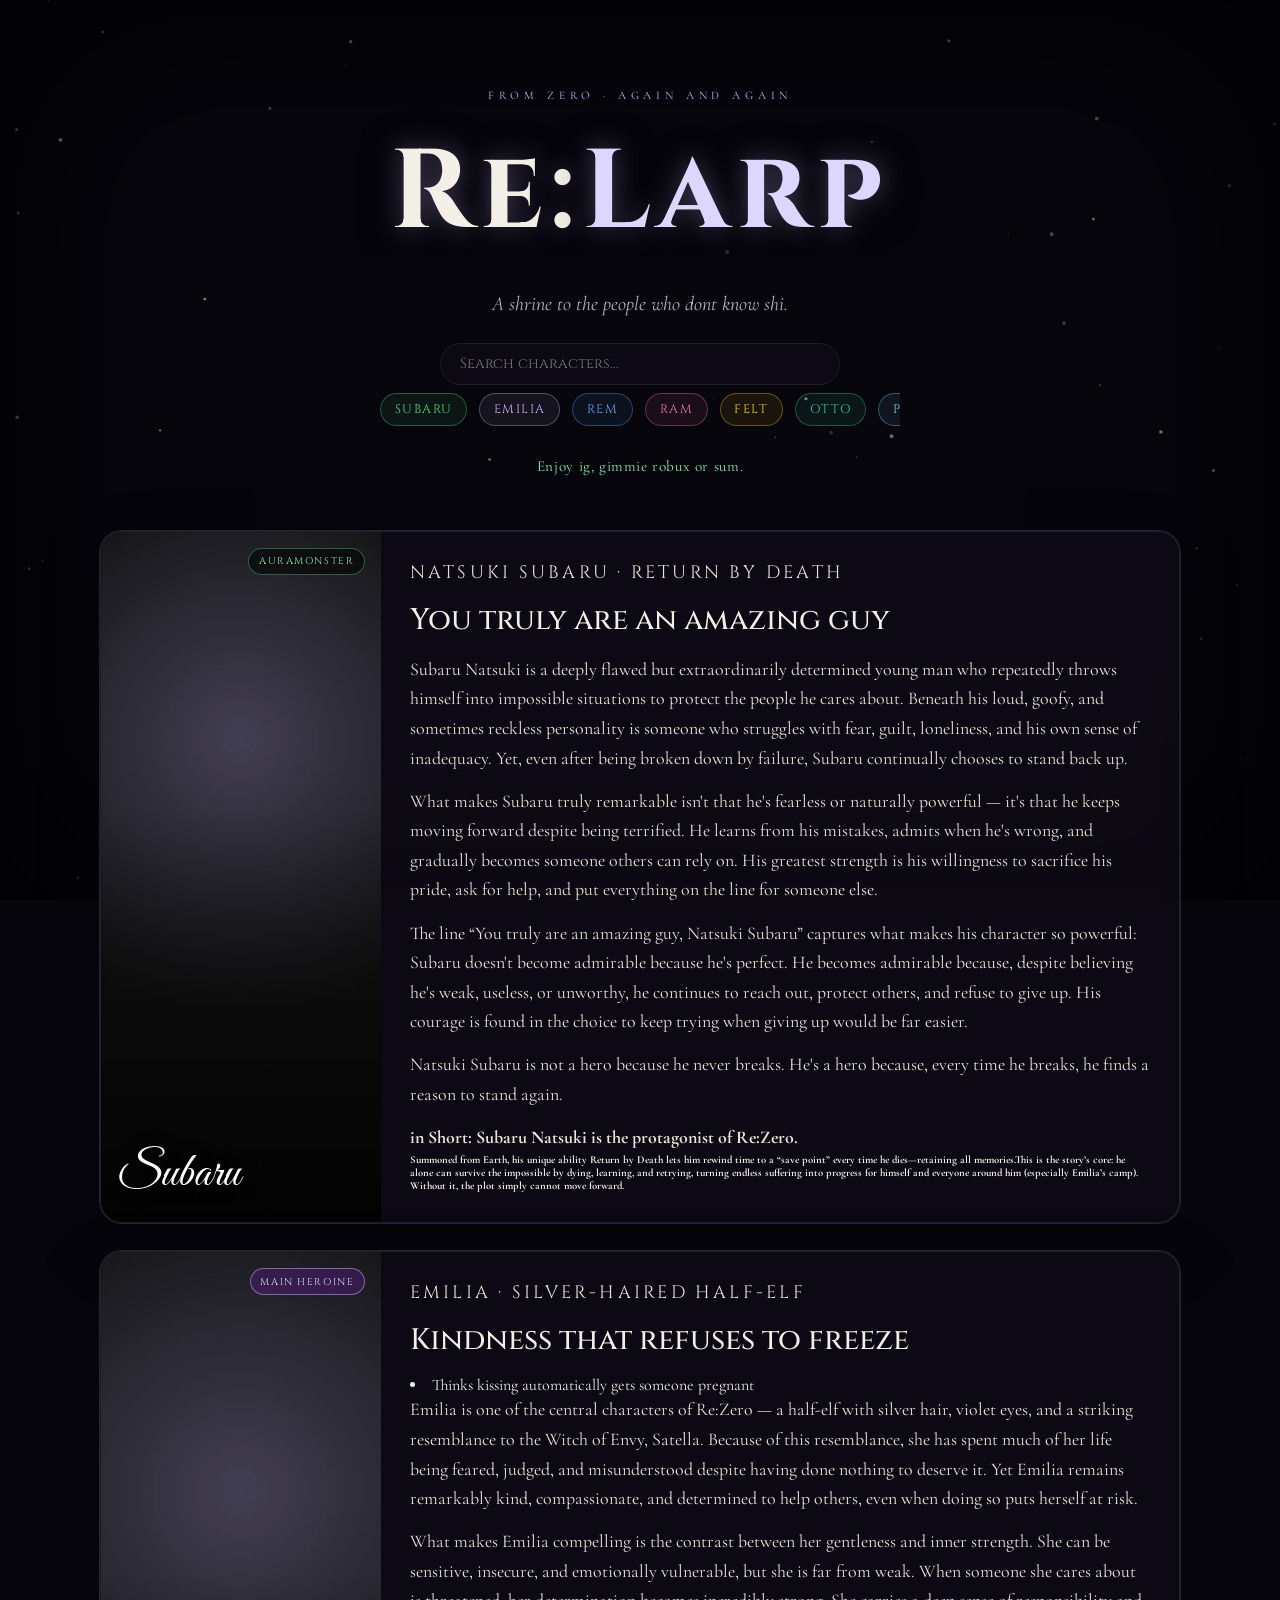
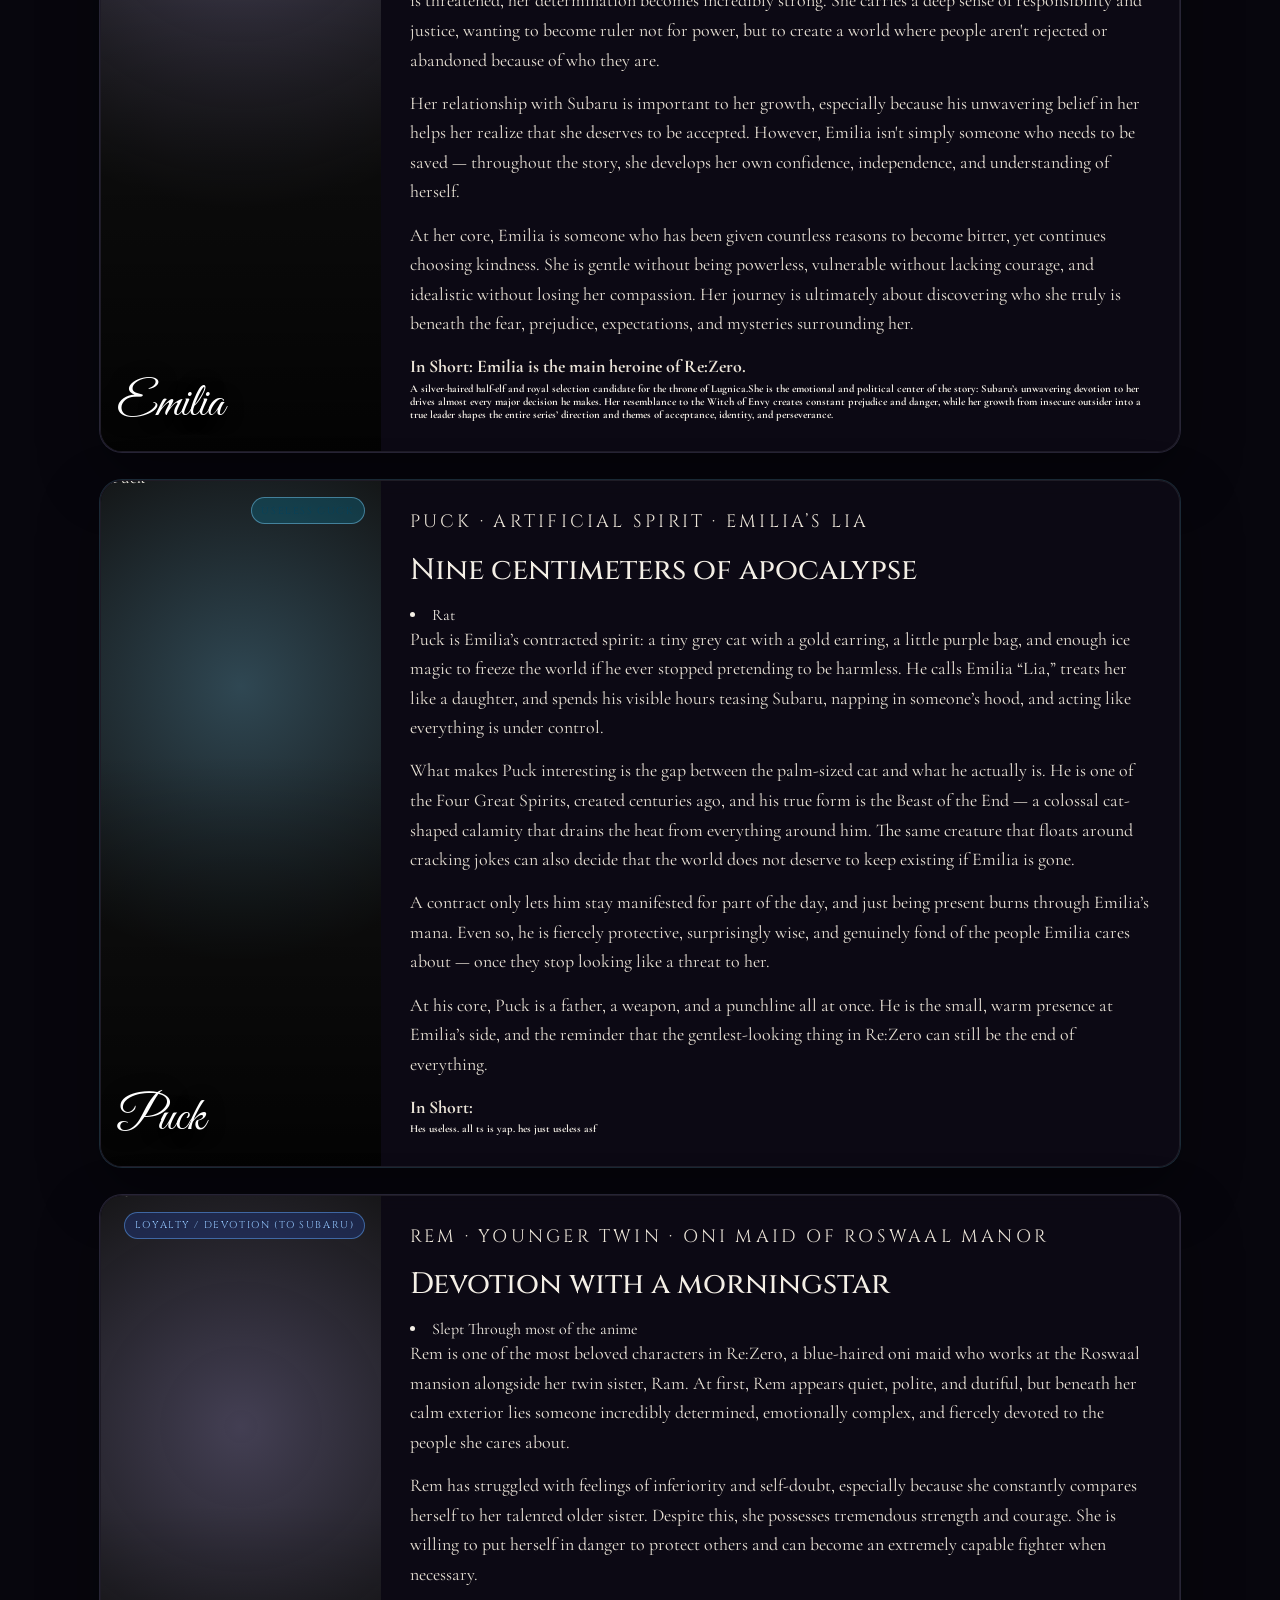
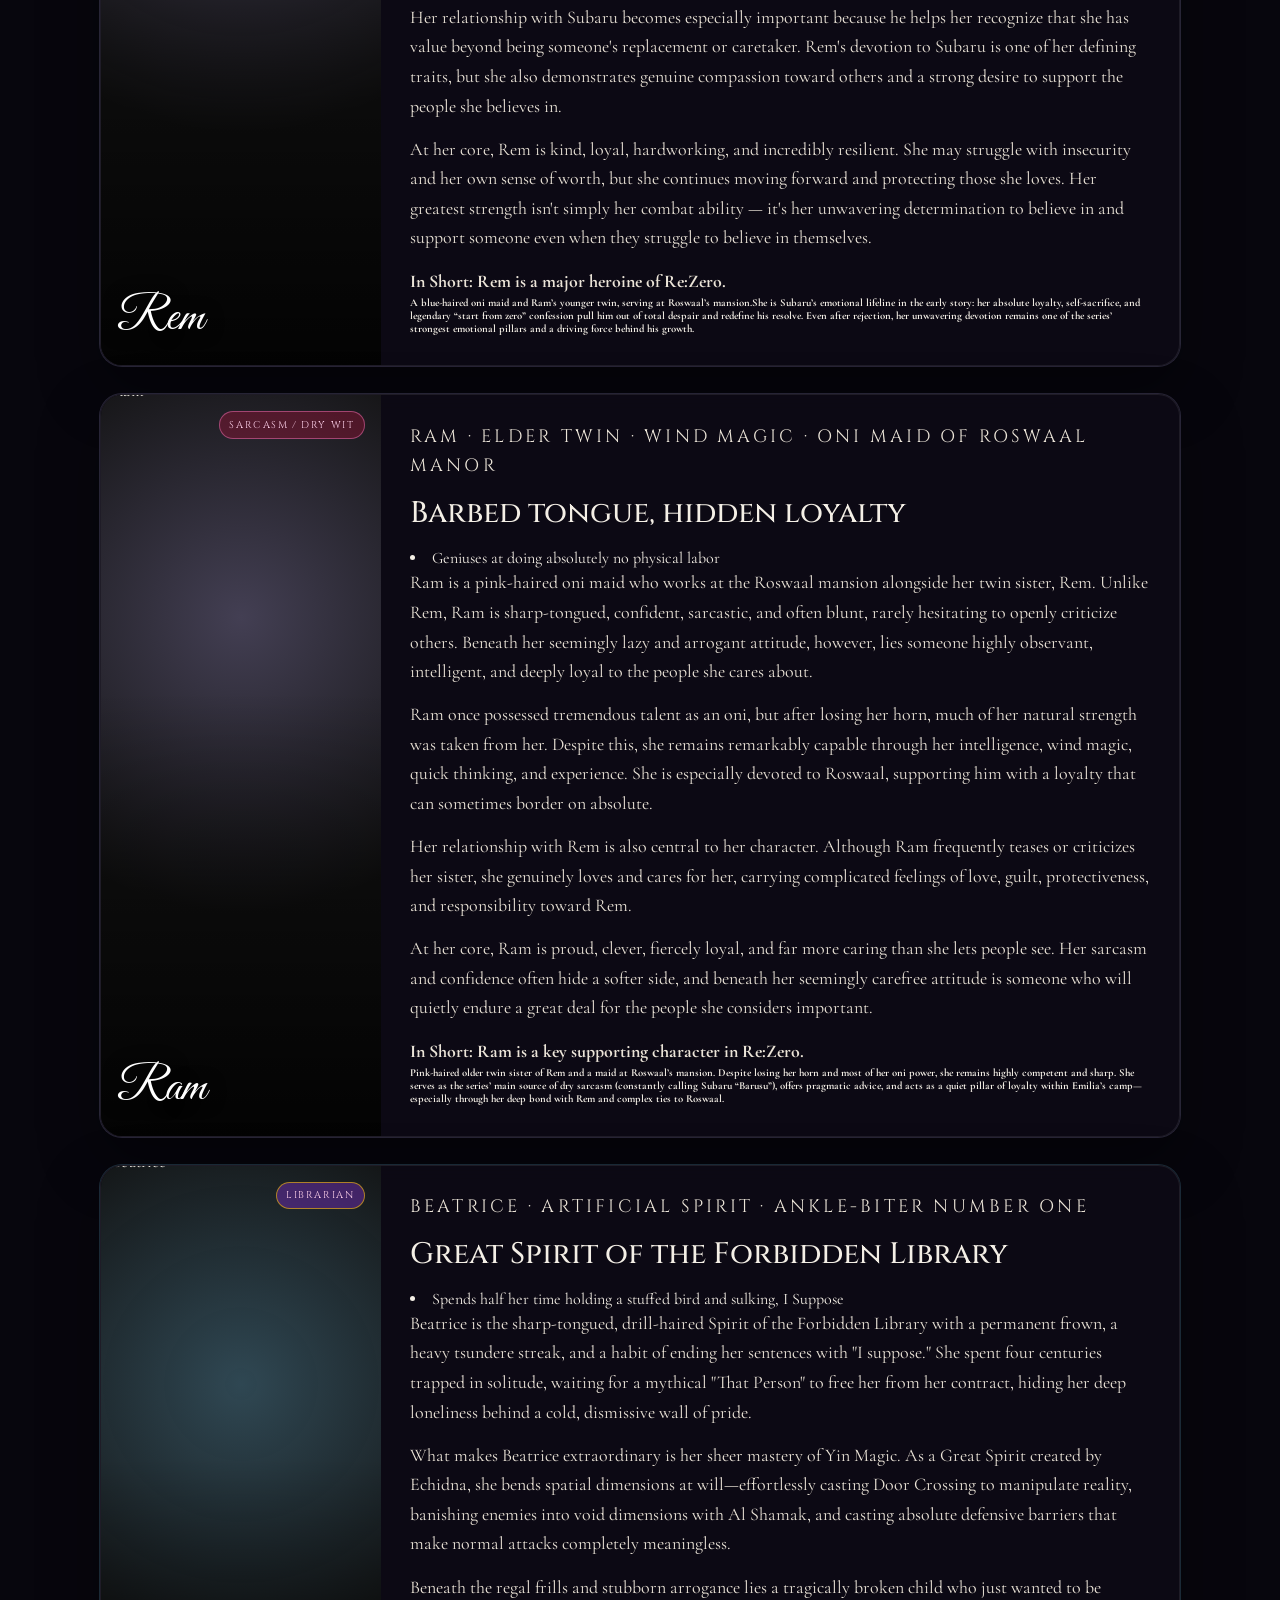
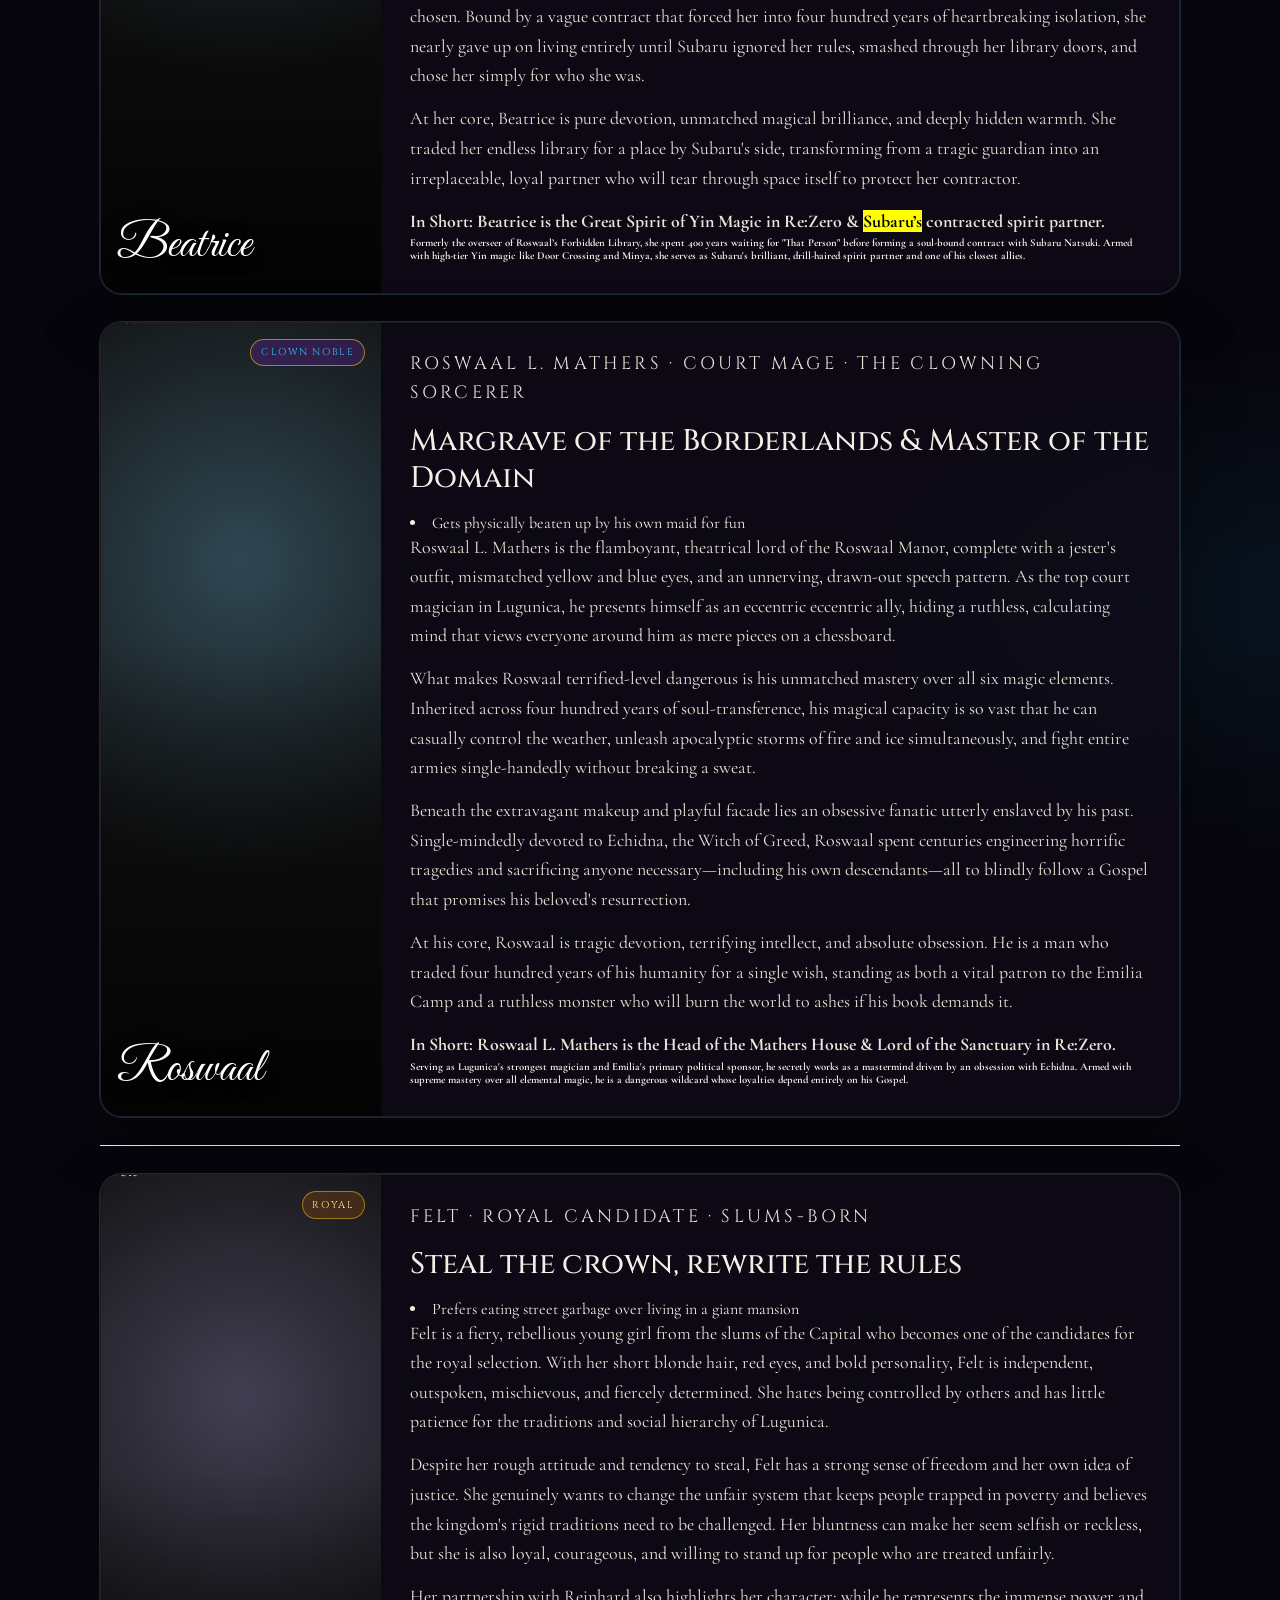
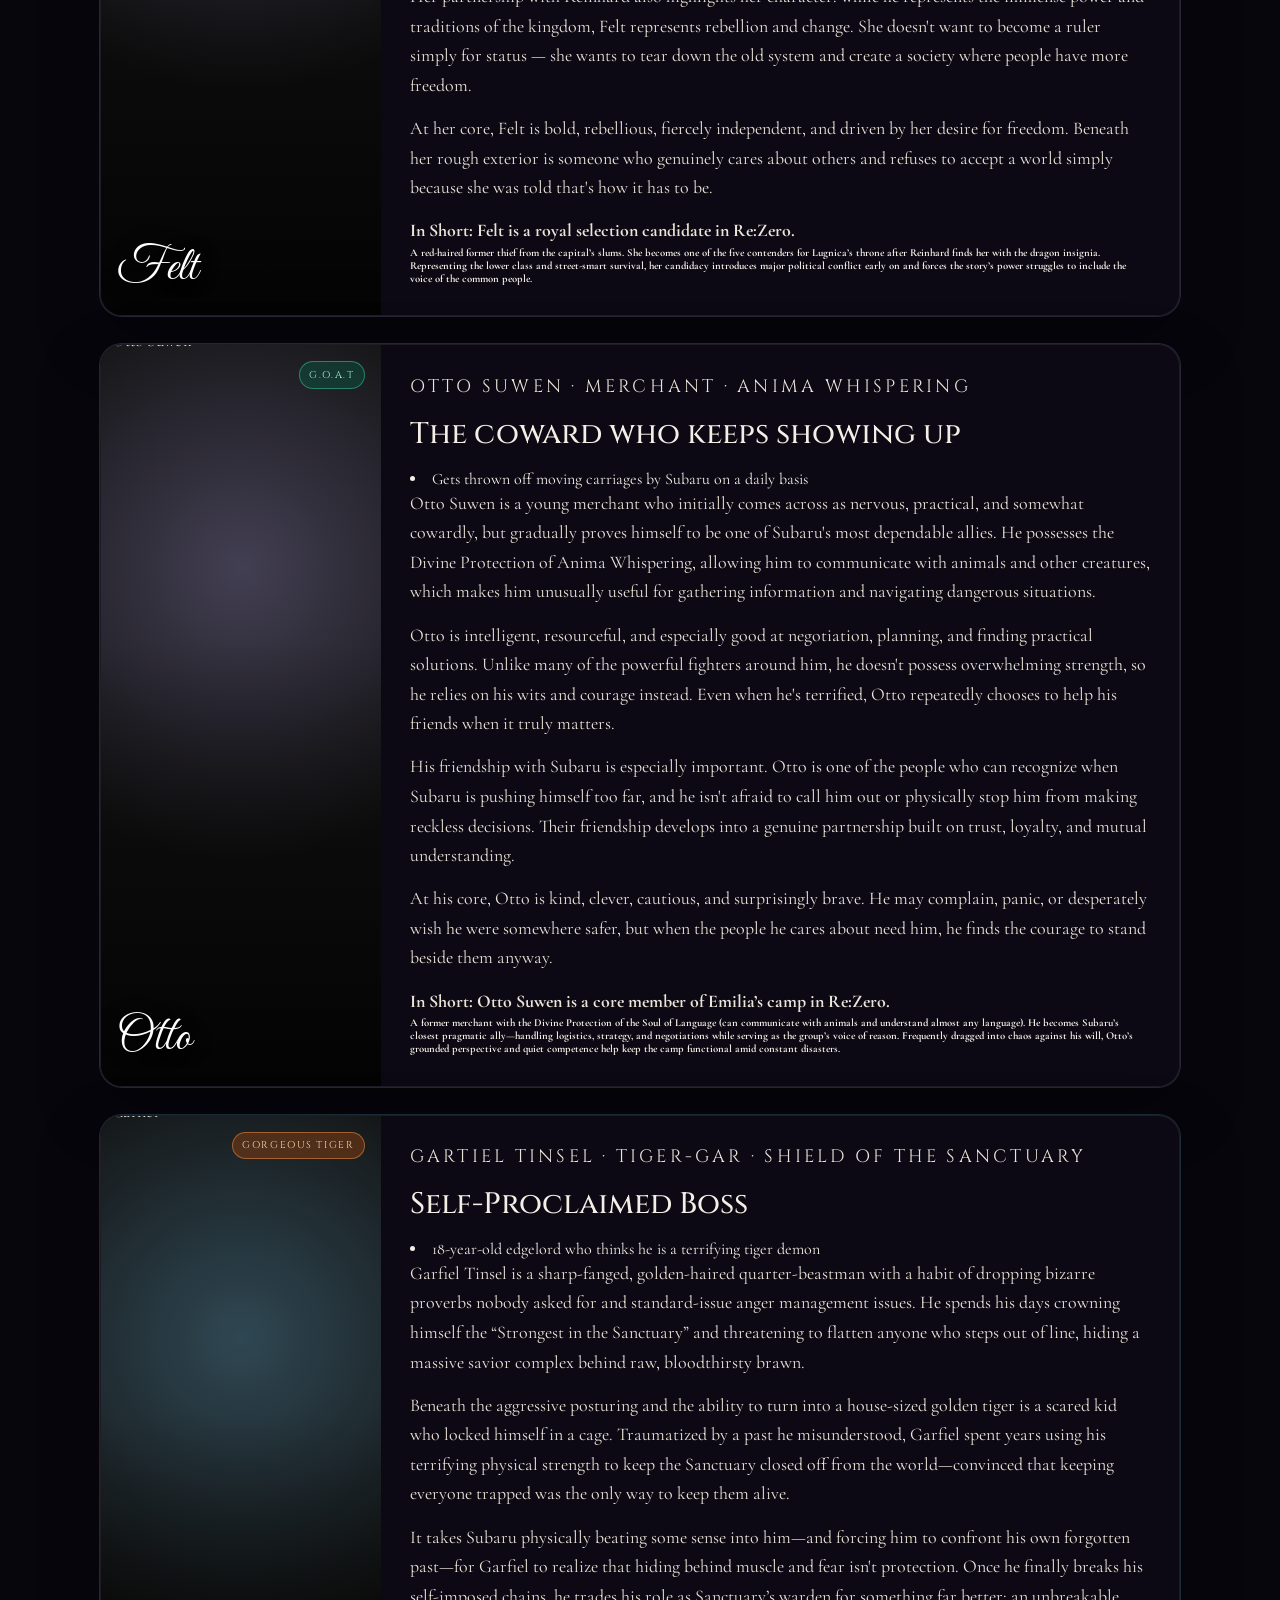
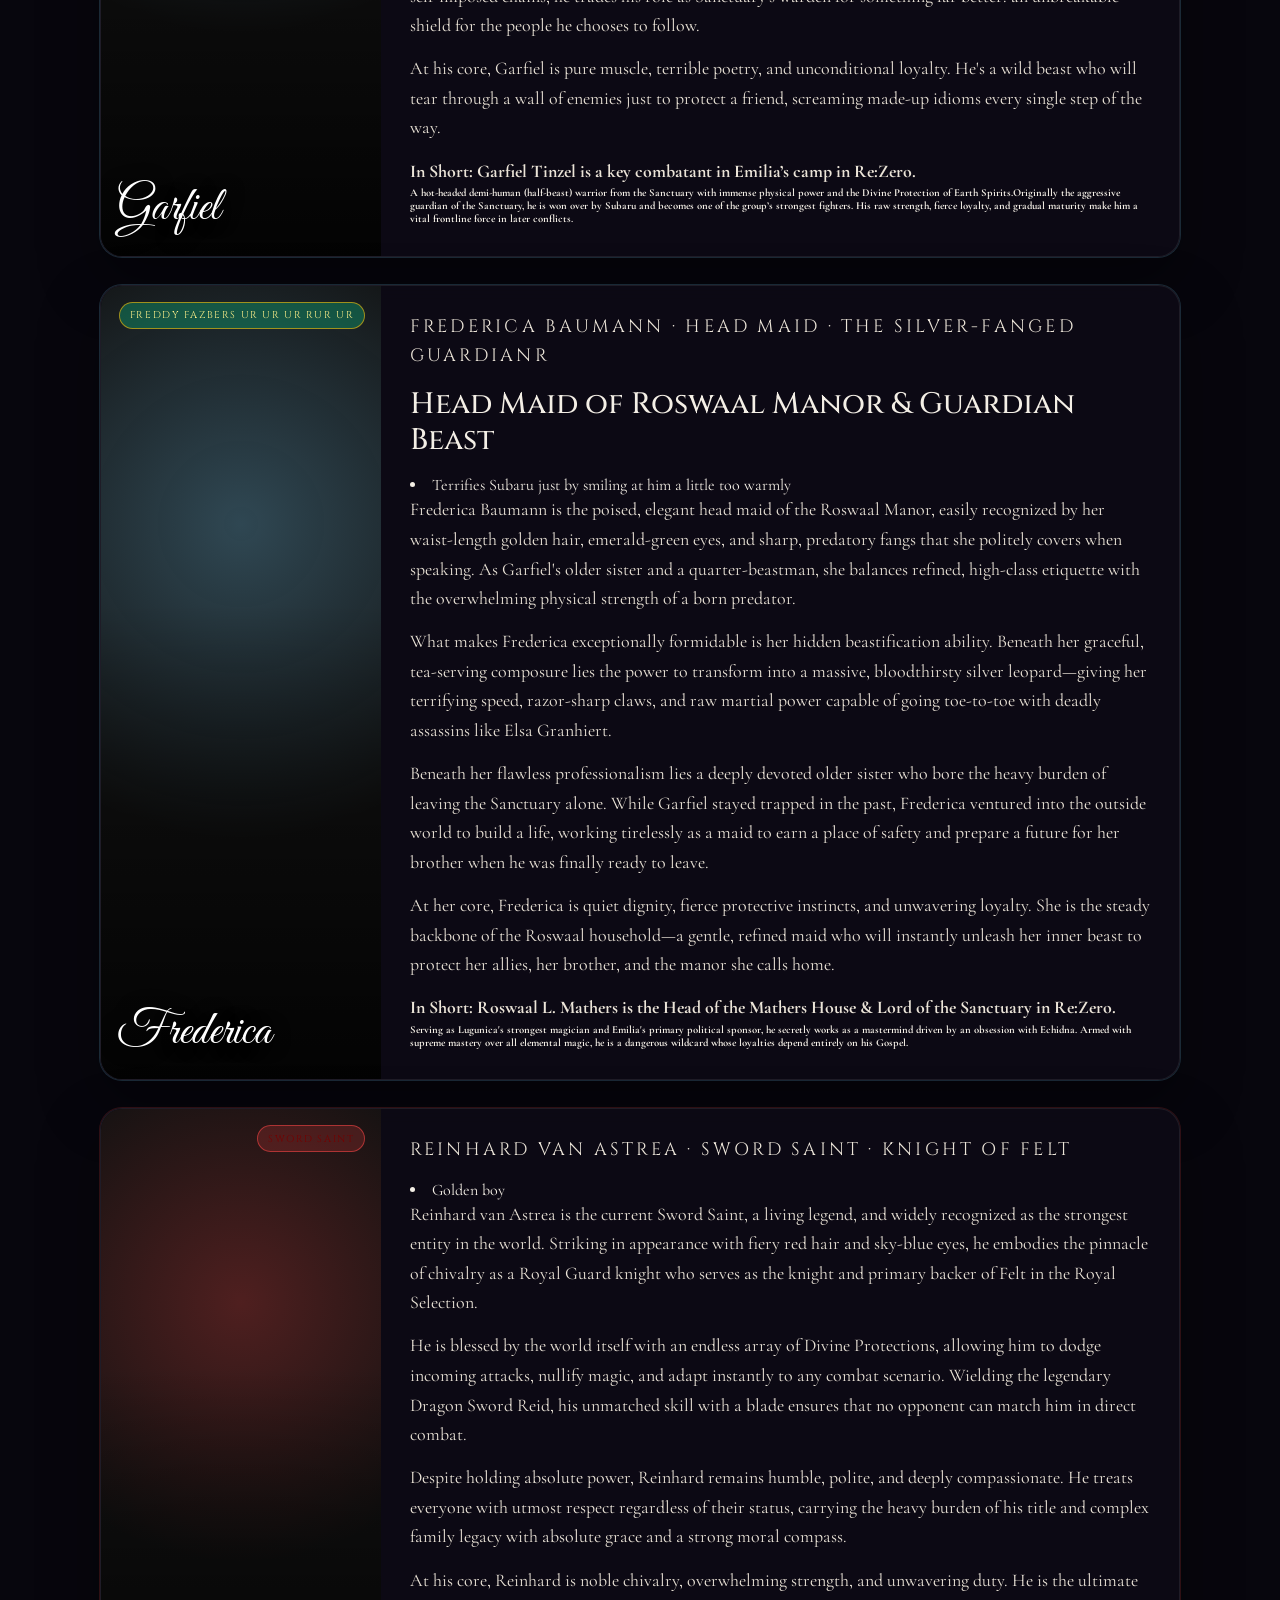
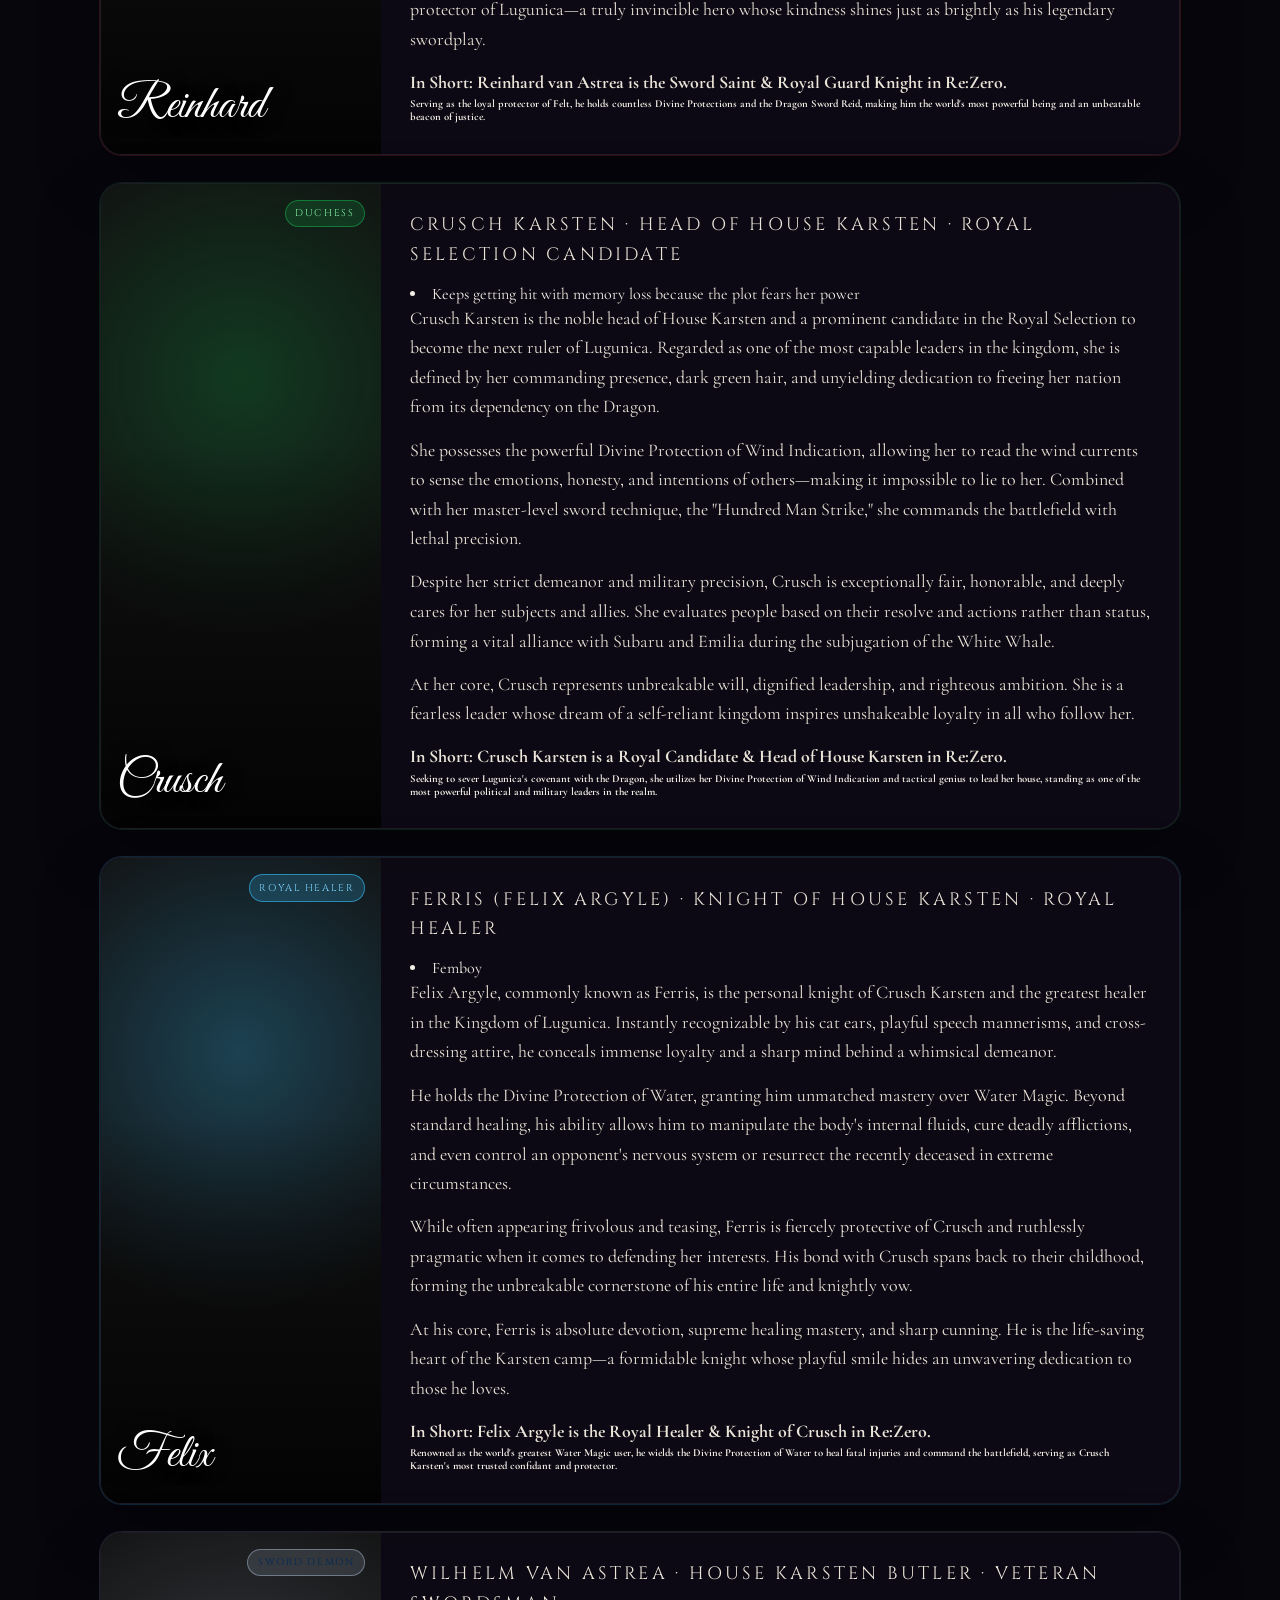
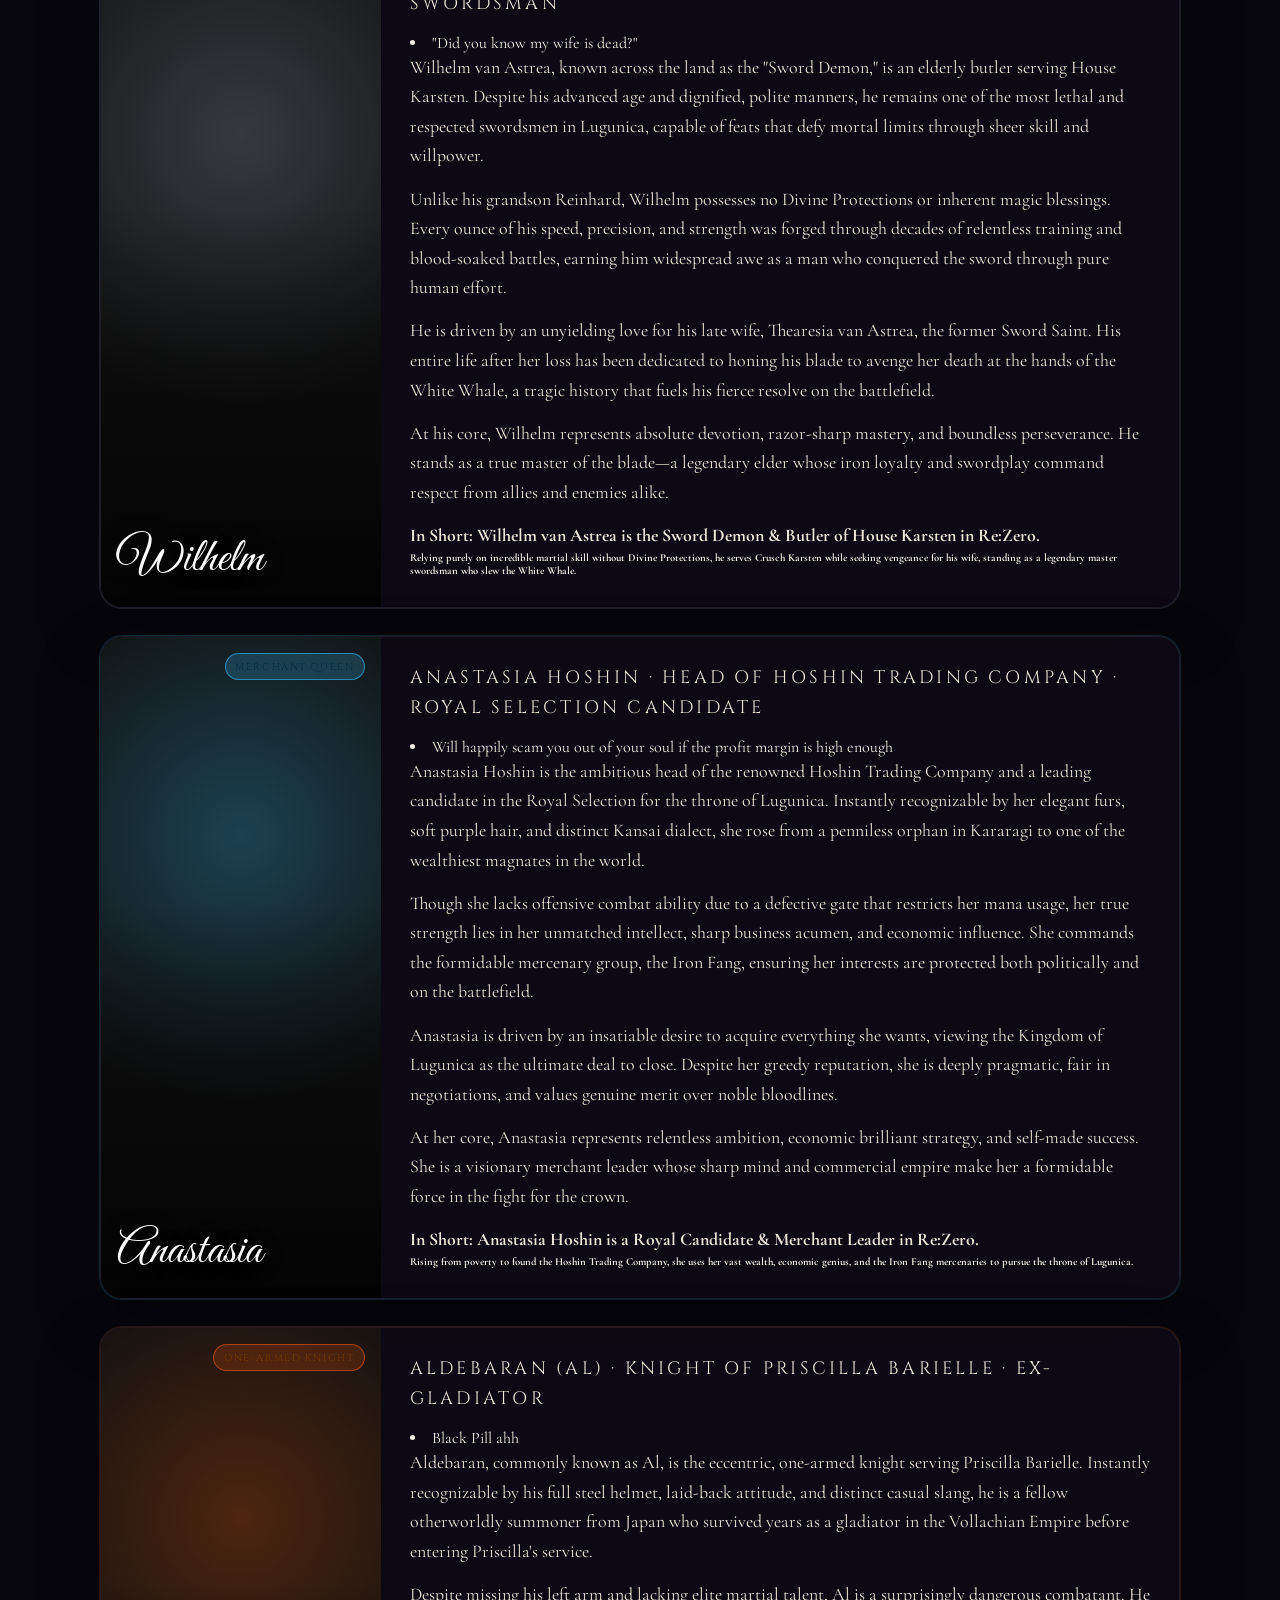
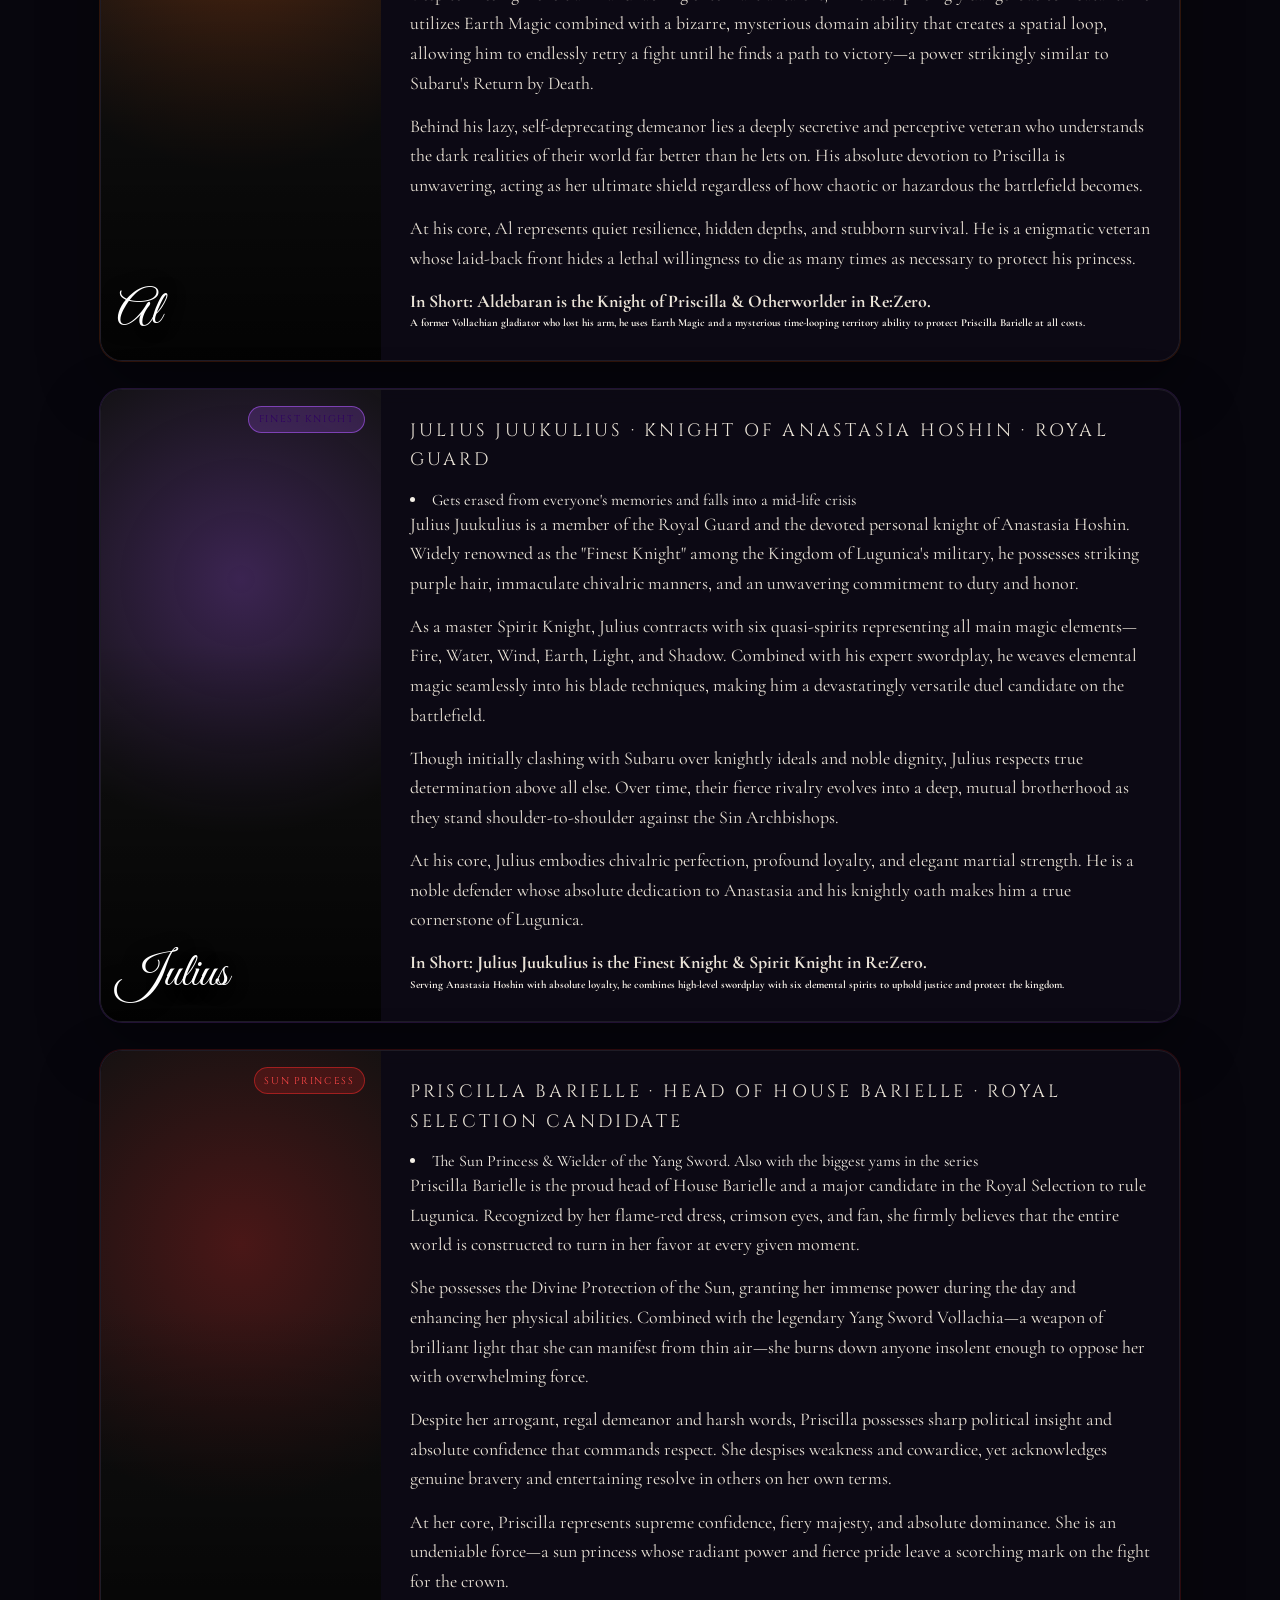
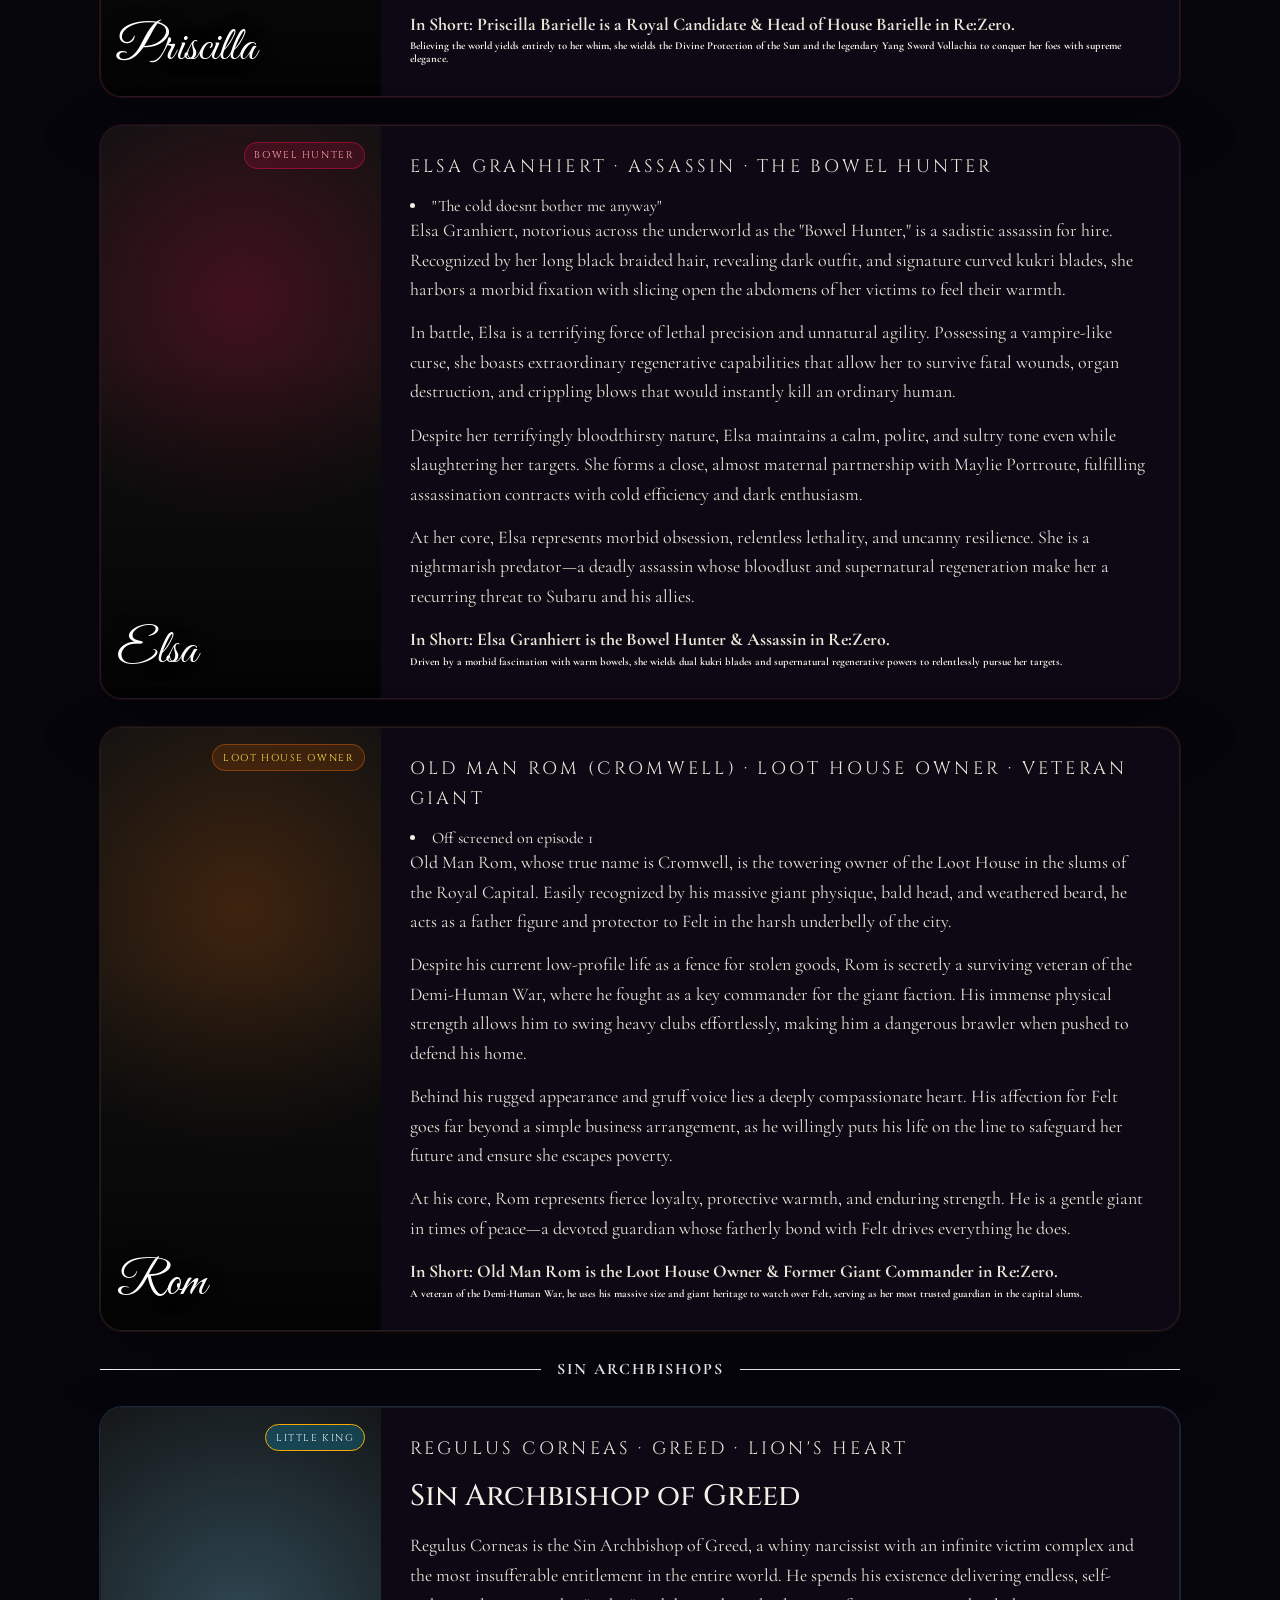
==== index.html @ 861c4cbe "Add files via upload" ====
<!DOCTYPE html>
<html lang="en">
<head>
  <audio id="bg-music" src="styxhelix.mp3" loop preload="auto"></audio>
  <meta charset="UTF-8" />
  <meta name="viewport" content="width=device-width, initial-scale=1.0" />
  <title>Re:Larp</title>
  <link rel="preconnect" href="https://fonts.googleapis.com" />
  <link rel="preconnect" href="https://fonts.gstatic.com" crossorigin />
  <link href="https://fonts.googleapis.com/css2?family=Cinzel:wght@500;700&family=Cormorant+Garamond:ital,wght@0,500;0,600;1,500;1,600&family=Great+Vibes&display=swap" rel="stylesheet" />
  <link rel="stylesheet" href="styles.css" />
</head>
<body>
  <div class="vignette" aria-hidden="true"></div>
  <canvas id="snow" aria-hidden="true"></canvas>

  <header class="hero">
    <p class="kicker">from zero · again and again</p>
    <h1>Re:<span>Larp</span></h1>
    <p class="tagline">
      A shrine to the people who dont know shi.
    </p>
    <head>
      <div class="search-container">
  <input type="text" id="searchInput" placeholder="Search characters..." onkeyup="filterCards()">
</div>
    </head>
    <nav class="cast-nav" aria-label="Characters">
      <a href="#subaru" style="--accent:#4ade80">Subaru</a>
      <a href="#emilia" style="--accent:#c4b5fd">Emilia</a>
      <a href="#rem" style="--accent:#60a5fa">Rem</a>
      <a href="#ram" style="--accent:#f472b6">Ram</a>
      <a href="#felt" style="--accent:#facc15">Felt</a>
      <a href="#otto" style="--accent:#34d399">Otto</a>
      <a href="#puck" style="--accent:#7dd3fc">Puck</a>
      <a href="#garfiel" style="--accent:#7dd3fc">Garfiel</a>
      <a href="#beatrice" style="--accent:#7dd3fc">Beatrice</a>
      <a href="#roswaal" style="--accent:#7dd3fc">Roswaal</a>
      <a href="#frederica" style="--accent:#7dd3fc">Frederica</a>
      <a href="#petra" style="--accent:#7dd3fc">Petra</a>
      <a href="#reinhard" style="--accent:#ef4444">Reinhard</a>
      <a href="#crusch" style="--accent:#16a34a">Crusch</a>
      <a href="#felix" style="--accent:#38bdf8">Felix</a>
      <a href="#wilhelm" style="--accent:#94a3b8">Wilhelm</a>
      <a href="#anastasia" style="--accent:#38bdf8">Anastasia</a>
      <a href="#al" style="--accent:#ea580c">Al</a>
      <a href="#julius" style="--accent:#a855f7">Julius</a>
      <a href="#priscilla" style="--accent:#dc2626">Priscilla</a>
      <a href="#elsa" style="--accent:#be123c">Elsa</a>
      <a href="#rom" style="--accent:#b45309">Rom</a>
      <a href="#regulus" style="--accent:#7dd3fc">Regulus</a>
      <a href="#capella" style="--accent:#7dd3fc">Capella</a>
      <a href="#petelgeuse" style="--accent:#7dd3fc">Petelgeuse</a>
      <a href="#lye" style="--accent:#7dd3fc">Lye</a>
      <a href="#roy" style="--accent:#7dd3fc">Roy</a>
      <a href="#rui" style="--accent:#7dd3fc">Rui</a>
      <a href="#sirius" style="--accent:#7dd3fc">Sirius</a>
      <a href="#pandora" style="--accent:#7dd3fc">Pandora</a>
      <a href="#satella" style="--accent:#7dd3fc">Satella</a>
      <a href="#echidna" style="--accent:#7dd3fc">Echidna</a>
      <a href="#carmilla" style="--accent:#7dd3fc">Carmilla</a>
      <a href="#minerva" style="--accent:#7dd3fc">Minerva</a>
      <a href="#daphne" style="--accent:#7dd3fc">Daphne</a>
      <a href="#sekhmet" style="--accent:#7dd3fc">Sekhmet</a>
      <a href="#typhon" style="--accent:#7dd3fc">Typhon</a>
    </nav>
    <p class="hint">Enjoy ig, gimmie robux or sum.</p>
  </header>

  <main>
    <article class="card" id="subaru" data-accent="#4ade80">
      <button class="portrait" id="subaru-portrait" type="button" title="He truly is an amazing guy" aria-label="Play Subaru's theme">
        <img src="https://encrypted-tbn0.gstatic.com/images?q=tbn:ANd9GcQ51ZIXbvWy68qv1JGRqZXzL2_vRzNMkPgdJTgq2wF7nA&s=10" alt="Natsuki Subaru" />
        <span class="portrait-shade"></span>
        <span class="portrait-name">Subaru</span>
        <span class="play-chip">Auramonster</span>
      </button>
      <div class="bio">
        <p class="role">Natsuki Subaru · Return by Death</p>
        <h2>You truly are an amazing guy</h2>
        <p>Subaru Natsuki is a deeply flawed but extraordinarily determined young man who repeatedly throws himself into impossible situations to protect the people he cares about. Beneath his loud, goofy, and sometimes reckless personality is someone who struggles with fear, guilt, loneliness, and his own sense of inadequacy. Yet, even after being broken down by failure, Subaru continually chooses to stand back up.</p>
        <p>What makes Subaru truly remarkable isn't that he's fearless or naturally powerful — it's that he keeps moving forward despite being terrified. He learns from his mistakes, admits when he's wrong, and gradually becomes someone others can rely on. His greatest strength is his willingness to sacrifice his pride, ask for help, and put everything on the line for someone else.</p>
        <p>The line “You truly are an amazing guy, Natsuki Subaru” captures what makes his character so powerful: Subaru doesn't become admirable because he's perfect. He becomes admirable because, despite believing he's weak, useless, or unworthy, he continues to reach out, protect others, and refuse to give up. His courage is found in the choice to keep trying when giving up would be far easier.</p>
        <p>Natsuki Subaru is not a hero because he never breaks. He's a hero because, every time he breaks, he finds a reason to stand again.</p>
      <h6><p>in Short: Subaru Natsuki is the protagonist of Re:Zero.</p>
         Summoned from Earth, his unique ability Return by Death lets him rewind time to a “save point” every time he dies—retaining all memories.This is the story’s core: he alone can survive the impossible by dying, learning, and retrying, turning endless suffering into progress for himself and everyone around him (especially Emilia’s camp). Without it, the plot simply cannot move forward.</h6>
      </div>
    </article>

    <article class="card" id="emilia" data-accent="#c4b5fd">
      <div class="portrait">
        <img src="https://encrypted-tbn0.gstatic.com/images?q=tbn:ANd9GcQG6eY6OQMF3HK0V9rXuV97gleXe_q89aRXkuQ5zVJE2Q&s=10" alt="Emilia" />
        <span class="portrait-shade"></span>
        <span class="portrait-name">Emilia</span>
        <span class="play-chip emilia-chip">Main Heroine</span>
      </div>
      <div class="bio">
        <p class="role">Emilia · Silver-haired half-elf</p>
        <h2>Kindness that refuses to freeze</h2>
        <li>Thinks kissing automatically gets someone pregnant</li>
        <p>Emilia is one of the central characters of Re:Zero — a half-elf with silver hair, violet eyes, and a striking resemblance to the Witch of Envy, Satella. Because of this resemblance, she has spent much of her life being feared, judged, and misunderstood despite having done nothing to deserve it. Yet Emilia remains remarkably kind, compassionate, and determined to help others, even when doing so puts herself at risk.</p>
        <p>What makes Emilia compelling is the contrast between her gentleness and inner strength. She can be sensitive, insecure, and emotionally vulnerable, but she is far from weak. When someone she cares about is threatened, her determination becomes incredibly strong. She carries a deep sense of responsibility and justice, wanting to become ruler not for power, but to create a world where people aren't rejected or abandoned because of who they are.</p>
        <p>Her relationship with Subaru is important to her growth, especially because his unwavering belief in her helps her realize that she deserves to be accepted. However, Emilia isn't simply someone who needs to be saved — throughout the story, she develops her own confidence, independence, and understanding of herself.</p>
        <p>At her core, Emilia is someone who has been given countless reasons to become bitter, yet continues choosing kindness. She is gentle without being powerless, vulnerable without lacking courage, and idealistic without losing her compassion. Her journey is ultimately about discovering who she truly is beneath the fear, prejudice, expectations, and mysteries surrounding her.</p>
      <h6><p>In Short: Emilia is the main heroine of Re:Zero.</p> A silver-haired half-elf and royal selection candidate for the throne of Lugnica.She is the emotional and political center of the story: Subaru’s unwavering devotion to her drives almost every major decision he makes. Her resemblance to the Witch of Envy creates constant prejudice and danger, while her growth from insecure outsider into a true leader shapes the entire series’ direction and themes of acceptance, identity, and perseverance.</h6>
      </div>
    </article>

    <article class="card" id="puck" style="--accent:#7dd3fc">
      <div class="portrait">
        <img src="https://encrypted-tbn0.gstatic.com/images?q=tbn:ANd9GcS4Kb2-6ikhCqrd28onUDlpRXpmRPukpHfkoUofhzMmQg&s=10" alt="Puck" />
        <span class="portrait-shade"></span>
        <span class="portrait-name">Puck</span>
        <span class="play-chip puck-chip">Useless cuck</span>
      </div>
      
      <div class="bio">
        <p class="role">Puck · Artificial spirit · Emilia’s Lia</p>
        <h2>Nine centimeters of apocalypse</h2>
        <li>Rat</li>
        <p>Puck is Emilia’s contracted spirit: a tiny grey cat with a gold earring, a little purple bag, and enough ice magic to freeze the world if he ever stopped pretending to be harmless. He calls Emilia “Lia,” treats her like a daughter, and spends his visible hours teasing Subaru, napping in someone’s hood, and acting like everything is under control.</p>
        <p>What makes Puck interesting is the gap between the palm-sized cat and what he actually is. He is one of the Four Great Spirits, created centuries ago, and his true form is the Beast of the End — a colossal cat-shaped calamity that drains the heat from everything around him. The same creature that floats around cracking jokes can also decide that the world does not deserve to keep existing if Emilia is gone.</p>
        <p>A contract only lets him stay manifested for part of the day, and just being present burns through Emilia’s mana. Even so, he is fiercely protective, surprisingly wise, and genuinely fond of the people Emilia cares about — once they stop looking like a threat to her.</p>
        <p>At his core, Puck is a father, a weapon, and a punchline all at once. He is the small, warm presence at Emilia’s side, and the reminder that the gentlest-looking thing in Re:Zero can still be the end of everything.</p>
      <h6><p>In Short:</p>Hes useless. all ts is yap. hes just useless asf</h6>
      </div>
    </article>

    <article class="card" id="rem" data-accent="#60a5fa">
      <div class="portrait">
        <img src="https://encrypted-tbn0.gstatic.com/images?q=tbn:ANd9GcRPFoETdngYgI4nvpzfw1dCO0n2QkWfnk-r6euCQiDU7A&s=10" alt="Rem" />
        <span class="portrait-shade"></span>
        <span class="portrait-name">Rem</span>
         <span class="play-chip rem-chip">Loyalty / devotion (to Subaru)</span>
      </div>
      <div class="bio">
        <p class="role">Rem · Younger Twin · Oni maid of Roswaal Manor</p>
        <h2>Devotion with a morningstar</h2>
        <li>Slept Through most of the anime</li>
        <p>Rem is one of the most beloved characters in Re:Zero, a blue-haired oni maid who works at the Roswaal mansion alongside her twin sister, Ram. At first, Rem appears quiet, polite, and dutiful, but beneath her calm exterior lies someone incredibly determined, emotionally complex, and fiercely devoted to the people she cares about.</p>
        <p>Rem has struggled with feelings of inferiority and self-doubt, especially because she constantly compares herself to her talented older sister. Despite this, she possesses tremendous strength and courage. She is willing to put herself in danger to protect others and can become an extremely capable fighter when necessary.</p>
        <p>Her relationship with Subaru becomes especially important because he helps her recognize that she has value beyond being someone's replacement or caretaker. Rem's devotion to Subaru is one of her defining traits, but she also demonstrates genuine compassion toward others and a strong desire to support the people she believes in.</p>
        <p>At her core, Rem is kind, loyal, hardworking, and incredibly resilient. She may struggle with insecurity and her own sense of worth, but she continues moving forward and protecting those she loves. Her greatest strength isn't simply her combat ability — it's her unwavering determination to believe in and support someone even when they struggle to believe in themselves.</p>
      <h6><p>In Short: Rem is a major heroine of Re:Zero.</p> A blue-haired oni maid and Ram’s younger twin, serving at Roswaal’s mansion.She is Subaru’s emotional lifeline in the early story: her absolute loyalty, self-sacrifice, and legendary “start from zero” confession pull him out of total despair and redefine his resolve. Even after rejection, her unwavering devotion remains one of the series’ strongest emotional pillars and a driving force behind his growth.</h6>
      </div>
    </article>

    <article class="card" id="ram" data-accent="#f472b6">
      <div class="portrait">
        <img src="https://encrypted-tbn0.gstatic.com/images?q=tbn:ANd9GcQvqy085JxtRpLSNbLePe0poaUtaBU8uVlmgcxhrRkbQQ&s=10" alt="Ram" />
        <span class="portrait-shade"></span>
        <span class="portrait-name">Ram</span>
        <span class="play-chip ram-chip">Sarcasm / Dry wit</span>
      </div>
      <div class="bio">
        <p class="role">Ram · Elder twin · Wind magic · Oni maid of Roswaal Manor</p>
        <h2>Barbed tongue, hidden loyalty</h2>
        <li>Geniuses at doing absolutely no physical labor</li>
        <p>Ram is a pink-haired oni maid who works at the Roswaal mansion alongside her twin sister, Rem. Unlike Rem, Ram is sharp-tongued, confident, sarcastic, and often blunt, rarely hesitating to openly criticize others. Beneath her seemingly lazy and arrogant attitude, however, lies someone highly observant, intelligent, and deeply loyal to the people she cares about.</p>
        <p>Ram once possessed tremendous talent as an oni, but after losing her horn, much of her natural strength was taken from her. Despite this, she remains remarkably capable through her intelligence, wind magic, quick thinking, and experience. She is especially devoted to Roswaal, supporting him with a loyalty that can sometimes border on absolute.</p>
        <p>Her relationship with Rem is also central to her character. Although Ram frequently teases or criticizes her sister, she genuinely loves and cares for her, carrying complicated feelings of love, guilt, protectiveness, and responsibility toward Rem.</p>
        <p>At her core, Ram is proud, clever, fiercely loyal, and far more caring than she lets people see. Her sarcasm and confidence often hide a softer side, and beneath her seemingly carefree attitude is someone who will quietly endure a great deal for the people she considers important.</p>
      <h6><p>In Short: Ram is a key supporting character in Re:Zero.</p> Pink-haired older twin sister of Rem and a maid at Roswaal’s mansion.
Despite losing her horn and most of her oni power, she remains highly competent and sharp. She serves as the series’ main source of dry sarcasm (constantly calling Subaru “Barusu”), offers pragmatic advice, and acts as a quiet pillar of loyalty within Emilia’s camp—especially through her deep bond with Rem and complex ties to Roswaal.</h6>
      </div>
    </article>
            <article class="card" id="beatrice" style="--accent:#7dd3fc">
      <div class="portrait">
        <img src="https://encrypted-tbn0.gstatic.com/images?q=tbn:ANd9GcR-gUjp759u9pwcBbY46WG7XQg_TwMM-_fM3aJow8w57g&s=10" alt="Beatrice" />
        <span class="portrait-shade"></span>
        <span class="portrait-name">Beatrice</span>
        <span class="play-chip beatrice-chip">Librarian</span>
        
      </div>
      <div class="bio">
        <p class="role">Beatrice · Artificial Spirit · Ankle-Biter Number One</p>
        <h2>Great Spirit of the Forbidden Library</h2>
        <li>Spends half her time holding a stuffed bird and sulking, I Suppose</li>
        <p>Beatrice is the sharp-tongued, drill-haired Spirit of the Forbidden Library with a permanent frown, a heavy tsundere streak, and a habit of ending her sentences with "I suppose." She spent four centuries trapped in solitude, waiting for a mythical "That Person" to free her from her contract, hiding her deep loneliness behind a cold, dismissive wall of pride.</p>
        <p>What makes Beatrice extraordinary is her sheer mastery of Yin Magic. As a Great Spirit created by Echidna, she bends spatial dimensions at will—effortlessly casting Door Crossing to manipulate reality, banishing enemies into void dimensions with Al Shamak, and casting absolute defensive barriers that make normal attacks completely meaningless.</p>
        <p>Beneath the regal frills and stubborn arrogance lies a tragically broken child who just wanted to be chosen. Bound by a vague contract that forced her into four hundred years of heartbreaking isolation, she nearly gave up on living entirely until Subaru ignored her rules, smashed through her library doors, and chose her simply for who she was.</p>
        <p>At her core, Beatrice is pure devotion, unmatched magical brilliance, and deeply hidden warmth. She traded her endless library for a place by Subaru's side, transforming from a tragic guardian into an irreplaceable, loyal partner who will tear through space itself to protect her contractor.</p>
        <h6><p>In Short: Beatrice is the Great Spirit of Yin Magic in Re:Zero & <mark>Subaru’s</mark> contracted spirit partner.</p> Formerly the overseer of Roswaal’s Forbidden Library, she spent 400 years waiting for "That Person" before forming a soul-bound contract with Subaru Natsuki. Armed with high-tier Yin magic like Door Crossing and Minya, she serves as Subaru's brilliant, drill-haired spirit partner and one of his closest allies.</h6>
      </div>
    </article>     
        <article class="card" id="roswaal" style="--accent:#7dd3fc">
      <div class="portrait">
        <img src="https://i.pinimg.com/736x/d8/20/ea/d820eaddddc0327cfa4171058a37c3bc.jpg" alt="Roswaal" />
        <span class="portrait-shade"></span>
        <span class="portrait-name">Roswaal</span>
        <span class="play-chip roswaal-chip">Clown Noble</span>
        
      </div>
      <div class="bio">
<p class="role">Roswaal L. Mathers · Court Mage · The Clowning Sorcerer</p>
<h2>Margrave of the Borderlands & Master of the Domain</h2>
<li>Gets physically beaten up by his own maid for fun</li>
<p>Roswaal L. Mathers is the flamboyant, theatrical lord of the Roswaal Manor, complete with a jester's outfit, mismatched yellow and blue eyes, and an unnerving, drawn-out speech pattern. As the top court magician in Lugunica, he presents himself as an eccentric eccentric ally, hiding a ruthless, calculating mind that views everyone around him as mere pieces on a chessboard.</p>
<p>What makes Roswaal terrified-level dangerous is his unmatched mastery over all six magic elements. Inherited across four hundred years of soul-transference, his magical capacity is so vast that he can casually control the weather, unleash apocalyptic storms of fire and ice simultaneously, and fight entire armies single-handedly without breaking a sweat.</p>
<p>Beneath the extravagant makeup and playful facade lies an obsessive fanatic utterly enslaved by his past. Single-mindedly devoted to Echidna, the Witch of Greed, Roswaal spent centuries engineering horrific tragedies and sacrificing anyone necessary—including his own descendants—all to blindly follow a Gospel that promises his beloved's resurrection.</p>
<p>At his core, Roswaal is tragic devotion, terrifying intellect, and absolute obsession. He is a man who traded four hundred years of his humanity for a single wish, standing as both a vital patron to the Emilia Camp and a ruthless monster who will burn the world to ashes if his book demands it.</p>
<h6><p>In Short: Roswaal L. Mathers is the Head of the Mathers House & Lord of the Sanctuary in Re:Zero.</p> Serving as Lugunica's strongest magician and Emilia's primary political sponsor, he secretly works as a mastermind driven by an obsession with Echidna. Armed with supreme mastery over all elemental magic, he is a dangerous wildcard whose loyalties depend entirely on his Gospel.</h6>
      </div>
    </article>
     <div class="divider-line"></div>
    <article class="card" id="felt" data-accent="#facc15">
      <div class="portrait">
        <img src="https://gbaike-image.cdn.bcebos.com/b812c8fcc3cec3fdfc0346c808d8c33f8794a4c28977/b812c8fcc3cec3fdfc0346c808d8c33f8794a4c28977_3_4?x-bce-process=image/format,f_auto" alt="Felt" />
        <span class="portrait-shade"></span>
        <span class="portrait-name">Felt</span>
        <span class="play-chip felt-chip">ROyal</span>
      </div>
      <div class="bio">
        <p class="role">Felt · Royal candidate · Slums-born</p>
        <h2>Steal the crown, rewrite the rules</h2>
        <li>Prefers eating street garbage over living in a giant mansion</li>
        <p>Felt is a fiery, rebellious young girl from the slums of the Capital who becomes one of the candidates for the royal selection. With her short blonde hair, red eyes, and bold personality, Felt is independent, outspoken, mischievous, and fiercely determined. She hates being controlled by others and has little patience for the traditions and social hierarchy of Lugunica.</p>
        <p>Despite her rough attitude and tendency to steal, Felt has a strong sense of freedom and her own idea of justice. She genuinely wants to change the unfair system that keeps people trapped in poverty and believes the kingdom's rigid traditions need to be challenged. Her bluntness can make her seem selfish or reckless, but she is also loyal, courageous, and willing to stand up for people who are treated unfairly.</p>
        <p>Her partnership with Reinhard also highlights her character: while he represents the immense power and traditions of the kingdom, Felt represents rebellion and change. She doesn't want to become a ruler simply for status — she wants to tear down the old system and create a society where people have more freedom.</p>
        <p>At her core, Felt is bold, rebellious, fiercely independent, and driven by her desire for freedom. Beneath her rough exterior is someone who genuinely cares about others and refuses to accept a world simply because she was told that's how it has to be.</p>
      <h6><p>In Short: Felt is a royal selection candidate in Re:Zero.</p> A red-haired former thief from the capital’s slums.
She becomes one of the five contenders for Lugnica’s throne after Reinhard finds her with the dragon insignia. Representing the lower class and street-smart survival, her candidacy introduces major political conflict early on and forces the story’s power struggles to include the voice of the common people.</h6>
      </div>
    </article>

    <article class="card" id="otto" data-accent="#34d399">
      <div class="portrait">
        <img src="https://encrypted-tbn0.gstatic.com/images?q=tbn:ANd9GcSeO7EIK_-qJIm-15fXW8ZPWSFcSsfVTo_Uwtw07lzIhg&s=10" alt="Otto Suwen" />
        <span class="portrait-shade"></span>
        <span class="portrait-name">Otto</span>
        <span class="play-chip otto-chip">G.O.A.T</span>
      </div>
      <div class="bio">
        <p class="role">Otto Suwen · Merchant · Anima Whispering</p>
        <h2>The coward who keeps showing up</h2>
        <li>Gets thrown off moving carriages by Subaru on a daily basis</li>
        <p>Otto Suwen is a young merchant who initially comes across as nervous, practical, and somewhat cowardly, but gradually proves himself to be one of Subaru's most dependable allies. He possesses the Divine Protection of Anima Whispering, allowing him to communicate with animals and other creatures, which makes him unusually useful for gathering information and navigating dangerous situations.</p>
        <p>Otto is intelligent, resourceful, and especially good at negotiation, planning, and finding practical solutions. Unlike many of the powerful fighters around him, he doesn't possess overwhelming strength, so he relies on his wits and courage instead. Even when he's terrified, Otto repeatedly chooses to help his friends when it truly matters.</p>
        <p>His friendship with Subaru is especially important. Otto is one of the people who can recognize when Subaru is pushing himself too far, and he isn't afraid to call him out or physically stop him from making reckless decisions. Their friendship develops into a genuine partnership built on trust, loyalty, and mutual understanding.</p>
        <p>At his core, Otto is kind, clever, cautious, and surprisingly brave. He may complain, panic, or desperately wish he were somewhere safer, but when the people he cares about need him, he finds the courage to stand beside them anyway.</p>
      <h6><p>In Short: Otto Suwen is a core member of Emilia’s camp in Re:Zero.</p> A former merchant with the Divine Protection of the Soul of Language (can communicate with animals and understand almost any language).
He becomes Subaru’s closest pragmatic ally—handling logistics, strategy, and negotiations while serving as the group’s voice of reason. Frequently dragged into chaos against his will, Otto’s grounded perspective and quiet competence help keep the camp functional amid constant disasters.</h6>
      </div>
    </article>

      <article class="card" id="garfiel" style="--accent:#7dd3fc">
      <div class="portrait">
        <img src="https://i.pinimg.com/1200x/ab/f4/70/abf4702cefb4e10f136c8cc7116ba4e8.jpg" alt="Garfiel" />
        <span class="portrait-shade"></span>
        <span class="portrait-name">Garfiel</span>
        <span class="play-chip garfiel-chip">Gorgeous Tiger</span>
      </div>
      <div class="bio">
        <p class="role">Gartiel Tinsel · Tiger-Gar · Shield of the Sanctuary</p>
        <h2>Self-Proclaimed Boss</h2>
        <li>18-year-old edgelord who thinks he is a terrifying tiger demon</li>
        <p>Garfiel Tinsel is a sharp-fanged, golden-haired quarter-beastman with a habit of dropping bizarre proverbs nobody asked for and standard-issue anger management issues. He spends his days crowning himself the “Strongest in the Sanctuary” and threatening to flatten anyone who steps out of line, hiding a massive savior complex behind raw, bloodthirsty brawn.</p>
        <p>Beneath the aggressive posturing and the ability to turn into a house-sized golden tiger is a scared kid who locked himself in a cage. Traumatized by a past he misunderstood, Garfiel spent years using his terrifying physical strength to keep the Sanctuary closed off from the world—convinced that keeping everyone trapped was the only way to keep them alive.</p>
        <p>It takes Subaru physically beating some sense into him—and forcing him to confront his own forgotten past—for Garfiel to realize that hiding behind muscle and fear isn't protection. Once he finally breaks his self-imposed chains, he trades his role as Sanctuary’s warden for something far better: an unbreakable shield for the people he chooses to follow.</p>
        <p>At his core, Garfiel is pure muscle, terrible poetry, and unconditional loyalty. He's a wild beast who will tear through a wall of enemies just to protect a friend, screaming made-up idioms every single step of the way.</p>
      <h6><p>In Short: Garfiel Tinzel is a key combatant in Emilia’s camp in Re:Zero.</p>A hot-headed demi-human (half-beast) warrior from the Sanctuary with immense physical power and the Divine Protection of Earth Spirits.Originally the aggressive guardian of the Sanctuary, he is won over by Subaru and becomes one of the group’s strongest fighters. His raw strength, fierce loyalty, and gradual maturity make him a vital frontline force in later conflicts.</h6>
      </div>
    </article>
      
            <article class="card" id="frederica" style="--accent:#7dd3fc">
      <div class="portrait">
        <img src="https://i.pinimg.com/736x/5b/6f/0b/5b6f0b44bf88c59e4a92ccb49ce93217.jpg" alt="frederica" />
        <span class="portrait-shade"></span>
        <span class="portrait-name">Frederica</span>
        <span class="play-chip frederica-chip">Freddy fazbers ur ur ur rur ur</span>
      </div>
      <div class="bio">
<p class="role">Frederica Baumann · Head Maid · The Silver-Fanged Guardianr</p>
      <h2>Head Maid of Roswaal Manor & Guardian Beast</h2>
      <li>Terrifies Subaru just by smiling at him a little too warmly</li>
     <p>Frederica Baumann is the poised, elegant head maid of the Roswaal Manor, easily recognized by her waist-length golden hair, emerald-green eyes, and sharp, predatory fangs that she politely covers when speaking. As Garfiel's older sister and a quarter-beastman, she balances refined, high-class etiquette with the overwhelming physical strength of a born predator.</p>
     <p>What makes Frederica exceptionally formidable is her hidden beastification ability. Beneath her graceful, tea-serving composure lies the power to transform into a massive, bloodthirsty silver leopard—giving her terrifying speed, razor-sharp claws, and raw martial power capable of going toe-to-toe with deadly assassins like Elsa Granhiert.</p>
     <p>Beneath her flawless professionalism lies a deeply devoted older sister who bore the heavy burden of leaving the Sanctuary alone. While Garfiel stayed trapped in the past, Frederica ventured into the outside world to build a life, working tirelessly as a maid to earn a place of safety and prepare a future for her brother when he was finally ready to leave.</p>
     <p>At her core, Frederica is quiet dignity, fierce protective instincts, and unwavering loyalty. She is the steady backbone of the Roswaal household—a gentle, refined maid who will instantly unleash her inner beast to protect her allies, her brother, and the manor she calls home.</p>
     <h6><p>In Short: Roswaal L. Mathers is the Head of the Mathers House & Lord of the Sanctuary in Re:Zero.</p> Serving as Lugunica's strongest magician and Emilia's primary political sponsor, he secretly works as a mastermind driven by an obsession with Echidna. Armed with supreme mastery over all elemental magic, he is a dangerous wildcard whose loyalties depend entirely on his Gospel.</h6>
      </div>
    </article>

<article class="card" id="reinhard" style="--accent:#ef4444">
  <div class="portrait">
    <img src="https://i.pinimg.com/736x/15/6b/cc/156bccf4f9637c9211cacef3c5600ffb.jpg" alt="reinhard" />
    <span class="portrait-shade"></span>
    <span class="portrait-name">Reinhard</span>
    <span class="play-chip reinhard-chip">Sword Saint</span>
  </div>
  <div class="bio">
    <p class="role">Reinhard van Astrea · Sword Saint · Knight of Felt</p>
    <li>Golden boy</li>
    <p>Reinhard van Astrea is the current Sword Saint, a living legend, and widely recognized as the strongest entity in the world. Striking in appearance with fiery red hair and sky-blue eyes, he embodies the pinnacle of chivalry as a Royal Guard knight who serves as the knight and primary backer of Felt in the Royal Selection.</p>
    <p>He is blessed by the world itself with an endless array of Divine Protections, allowing him to dodge incoming attacks, nullify magic, and adapt instantly to any combat scenario. Wielding the legendary Dragon Sword Reid, his unmatched skill with a blade ensures that no opponent can match him in direct combat.</p>
    <p>Despite holding absolute power, Reinhard remains humble, polite, and deeply compassionate. He treats everyone with utmost respect regardless of their status, carrying the heavy burden of his title and complex family legacy with absolute grace and a strong moral compass.</p>
    <p>At his core, Reinhard is noble chivalry, overwhelming strength, and unwavering duty. He is the ultimate protector of Lugunica—a truly invincible hero whose kindness shines just as brightly as his legendary swordplay.</p>
    <h6><p>In Short: Reinhard van Astrea is the Sword Saint & Royal Guard Knight in Re:Zero.</p> Serving as the loyal protector of Felt, he holds countless Divine Protections and the Dragon Sword Reid, making him the world's most powerful being and an unbeatable beacon of justice.</h6>
  </div>
</article>

<article class="card" id="crusch" style="--accent:#16a34a">
  <div class="portrait">
    <img src="https://i.pinimg.com/736x/6a/ad/93/6aad93850e530d19ac2c5debad6a67cf.jpg" alt="crusch" />
    <span class="portrait-shade"></span>
    <span class="portrait-name">Crusch</span>
    <span class="play-chip crusch-chip">Duchess</span>
  </div>
  <div class="bio">
    <p class="role">Crusch Karsten · Head of House Karsten · Royal Selection Candidate</p>
    <li>Keeps getting hit with memory loss because the plot fears her power</li>
    <p>Crusch Karsten is the noble head of House Karsten and a prominent candidate in the Royal Selection to become the next ruler of Lugunica. Regarded as one of the most capable leaders in the kingdom, she is defined by her commanding presence, dark green hair, and unyielding dedication to freeing her nation from its dependency on the Dragon.</p>
    <p>She possesses the powerful Divine Protection of Wind Indication, allowing her to read the wind currents to sense the emotions, honesty, and intentions of others—making it impossible to lie to her. Combined with her master-level sword technique, the "Hundred Man Strike," she commands the battlefield with lethal precision.</p>
    <p>Despite her strict demeanor and military precision, Crusch is exceptionally fair, honorable, and deeply cares for her subjects and allies. She evaluates people based on their resolve and actions rather than status, forming a vital alliance with Subaru and Emilia during the subjugation of the White Whale.</p>
    <p>At her core, Crusch represents unbreakable will, dignified leadership, and righteous ambition. She is a fearless leader whose dream of a self-reliant kingdom inspires unshakeable loyalty in all who follow her.</p>
    <h6><p>In Short: Crusch Karsten is a Royal Candidate & Head of House Karsten in Re:Zero.</p> Seeking to sever Lugunica's covenant with the Dragon, she utilizes her Divine Protection of Wind Indication and tactical genius to lead her house, standing as one of the most powerful political and military leaders in the realm.</h6>
  </div>
</article>

<article class="card" id="felix" style="--accent:#38bdf8">
  <div class="portrait">
    <img src="https://i.pinimg.com/736x/cb/ff/ae/cbffaee5c53d16810a1cdb2b8364390c.jpg" alt="felix" />
    <span class="portrait-shade"></span>
    <span class="portrait-name">Felix</span>
    <span class="play-chip felix-chip">Royal Healer</span>
  </div>
  <div class="bio">
    <p class="role">Ferris (Felix Argyle) · Knight of House Karsten · Royal Healer</p>
    <li>Femboy</li>
    <p>Felix Argyle, commonly known as Ferris, is the personal knight of Crusch Karsten and the greatest healer in the Kingdom of Lugunica. Instantly recognizable by his cat ears, playful speech mannerisms, and cross-dressing attire, he conceals immense loyalty and a sharp mind behind a whimsical demeanor.</p>
    <p>He holds the Divine Protection of Water, granting him unmatched mastery over Water Magic. Beyond standard healing, his ability allows him to manipulate the body's internal fluids, cure deadly afflictions, and even control an opponent's nervous system or resurrect the recently deceased in extreme circumstances.</p>
    <p>While often appearing frivolous and teasing, Ferris is fiercely protective of Crusch and ruthlessly pragmatic when it comes to defending her interests. His bond with Crusch spans back to their childhood, forming the unbreakable cornerstone of his entire life and knightly vow.</p>
    <p>At his core, Ferris is absolute devotion, supreme healing mastery, and sharp cunning. He is the life-saving heart of the Karsten camp—a formidable knight whose playful smile hides an unwavering dedication to those he loves.</p>
    <h6><p>In Short: Felix Argyle is the Royal Healer & Knight of Crusch in Re:Zero.</p> Renowned as the world's greatest Water Magic user, he wields the Divine Protection of Water to heal fatal injuries and command the battlefield, serving as Crusch Karsten's most trusted confidant and protector.</h6>
  </div>
</article>

<article class="card" id="wilhelm" style="--accent:#94a3b8">
  <div class="portrait">
    <img src="https://i.pinimg.com/736x/fa/35/59/fa35595e5add1b353dd0c9b5d2b27eb1.jpg" alt="wilhelm" />
    <span class="portrait-shade"></span>
    <span class="portrait-name">Wilhelm</span>
    <span class="play-chip wilhelm-chip">Sword Demon</span>
  </div>
  <div class="bio">
    <p class="role">Wilhelm van Astrea · House Karsten Butler · Veteran Swordsman</p>
    <li>"Did you know my wife is dead?"</li>
    <p>Wilhelm van Astrea, known across the land as the "Sword Demon," is an elderly butler serving House Karsten. Despite his advanced age and dignified, polite manners, he remains one of the most lethal and respected swordsmen in Lugunica, capable of feats that defy mortal limits through sheer skill and willpower.</p>
    <p>Unlike his grandson Reinhard, Wilhelm possesses no Divine Protections or inherent magic blessings. Every ounce of his speed, precision, and strength was forged through decades of relentless training and blood-soaked battles, earning him widespread awe as a man who conquered the sword through pure human effort.</p>
    <p>He is driven by an unyielding love for his late wife, Thearesia van Astrea, the former Sword Saint. His entire life after her loss has been dedicated to honing his blade to avenge her death at the hands of the White Whale, a tragic history that fuels his fierce resolve on the battlefield.</p>
    <p>At his core, Wilhelm represents absolute devotion, razor-sharp mastery, and boundless perseverance. He stands as a true master of the blade—a legendary elder whose iron loyalty and swordplay command respect from allies and enemies alike.</p>
    <h6><p>In Short: Wilhelm van Astrea is the Sword Demon & Butler of House Karsten in Re:Zero.</p> Relying purely on incredible martial skill without Divine Protections, he serves Crusch Karsten while seeking vengeance for his wife, standing as a legendary master swordsman who slew the White Whale.</h6>
  </div>
</article>

<article class="card" id="anastasia" style="--accent:#38bdf8">
  <div class="portrait">
    <img src="https://i.pinimg.com/736x/cd/94/bd/cd94bd68556a77d0ba745cd838712f2e.jpg" alt="anastasia" />
    <span class="portrait-shade"></span>
    <span class="portrait-name">Anastasia</span>
    <span class="play-chip anastasia-chip">Merchant Queen</span>
  </div>
  <div class="bio">
    <p class="role">Anastasia Hoshin · Head of Hoshin Trading Company · Royal Selection Candidate</p>
    <li>Will happily scam you out of your soul if the profit margin is high enough</li>
    <p>Anastasia Hoshin is the ambitious head of the renowned Hoshin Trading Company and a leading candidate in the Royal Selection for the throne of Lugunica. Instantly recognizable by her elegant furs, soft purple hair, and distinct Kansai dialect, she rose from a penniless orphan in Kararagi to one of the wealthiest magnates in the world.</p>
    <p>Though she lacks offensive combat ability due to a defective gate that restricts her mana usage, her true strength lies in her unmatched intellect, sharp business acumen, and economic influence. She commands the formidable mercenary group, the Iron Fang, ensuring her interests are protected both politically and on the battlefield.</p>
    <p>Anastasia is driven by an insatiable desire to acquire everything she wants, viewing the Kingdom of Lugunica as the ultimate deal to close. Despite her greedy reputation, she is deeply pragmatic, fair in negotiations, and values genuine merit over noble bloodlines.</p>
    <p>At her core, Anastasia represents relentless ambition, economic brilliant strategy, and self-made success. She is a visionary merchant leader whose sharp mind and commercial empire make her a formidable force in the fight for the crown.</p>
    <h6><p>In Short: Anastasia Hoshin is a Royal Candidate & Merchant Leader in Re:Zero.</p> Rising from poverty to found the Hoshin Trading Company, she uses her vast wealth, economic genius, and the Iron Fang mercenaries to pursue the throne of Lugunica.</h6>
  </div>
</article>

<article class="card" id="al" style="--accent:#ea580c">
  <div class="portrait">
    <img src="https://i.pinimg.com/1200x/3c/6e/e1/3c6ee132bba894b57b6d8613aba1523b.jpg" alt="al" />
    <span class="portrait-shade"></span>
    <span class="portrait-name">Al</span>
    <span class="play-chip al-chip">One-Armed Knight</span>
  </div>
  <div class="bio">
    <p class="role">Aldebaran (Al) · Knight of Priscilla Barielle · Ex-Gladiator</p>
    <li>Black Pill ahh</li>
    <p>Aldebaran, commonly known as Al, is the eccentric, one-armed knight serving Priscilla Barielle. Instantly recognizable by his full steel helmet, laid-back attitude, and distinct casual slang, he is a fellow otherworldly summoner from Japan who survived years as a gladiator in the Vollachian Empire before entering Priscilla's service.</p>
    <p>Despite missing his left arm and lacking elite martial talent, Al is a surprisingly dangerous combatant. He utilizes Earth Magic combined with a bizarre, mysterious domain ability that creates a spatial loop, allowing him to endlessly retry a fight until he finds a path to victory—a power strikingly similar to Subaru's Return by Death.</p>
    <p>Behind his lazy, self-deprecating demeanor lies a deeply secretive and perceptive veteran who understands the dark realities of their world far better than he lets on. His absolute devotion to Priscilla is unwavering, acting as her ultimate shield regardless of how chaotic or hazardous the battlefield becomes.</p>
    <p>At his core, Al represents quiet resilience, hidden depths, and stubborn survival. He is a enigmatic veteran whose laid-back front hides a lethal willingness to die as many times as necessary to protect his princess.</p>
    <h6><p>In Short: Aldebaran is the Knight of Priscilla & Otherworlder in Re:Zero.</p> A former Vollachian gladiator who lost his arm, he uses Earth Magic and a mysterious time-looping territory ability to protect Priscilla Barielle at all costs.</h6>
  </div>
</article>

<article class="card" id="julius" style="--accent:#a855f7">
  <div class="portrait">
    <img src="https://i.pinimg.com/1200x/b8/ca/04/b8ca04c2c9e59781fcca1469c6c20ff8.jpg" alt="julius" />
    <span class="portrait-shade"></span>
    <span class="portrait-name">Julius</span>
    <span class="play-chip julius-chip">Finest Knight</span>
  </div>
  <div class="bio">
    <p class="role">Julius Juukulius · Knight of Anastasia Hoshin · Royal Guard</p>
    <li>Gets erased from everyone's memories and falls into a mid-life crisis</li>
    <p>Julius Juukulius is a member of the Royal Guard and the devoted personal knight of Anastasia Hoshin. Widely renowned as the "Finest Knight" among the Kingdom of Lugunica's military, he possesses striking purple hair, immaculate chivalric manners, and an unwavering commitment to duty and honor.</p>
    <p>As a master Spirit Knight, Julius contracts with six quasi-spirits representing all main magic elements—Fire, Water, Wind, Earth, Light, and Shadow. Combined with his expert swordplay, he weaves elemental magic seamlessly into his blade techniques, making him a devastatingly versatile duel candidate on the battlefield.</p>
    <p>Though initially clashing with Subaru over knightly ideals and noble dignity, Julius respects true determination above all else. Over time, their fierce rivalry evolves into a deep, mutual brotherhood as they stand shoulder-to-shoulder against the Sin Archbishops.</p>
    <p>At his core, Julius embodies chivalric perfection, profound loyalty, and elegant martial strength. He is a noble defender whose absolute dedication to Anastasia and his knightly oath makes him a true cornerstone of Lugunica.</p>
    <h6><p>In Short: Julius Juukulius is the Finest Knight & Spirit Knight in Re:Zero.</p> Serving Anastasia Hoshin with absolute loyalty, he combines high-level swordplay with six elemental spirits to uphold justice and protect the kingdom.</h6>
  </div>
</article>

<article class="card" id="priscilla" style="--accent:#dc2626">
  <div class="portrait">
    <img src="https://i.pinimg.com/736x/60/36/c8/6036c82a2b775e3feafd8340f2f172af.jpg" alt="priscilla" />
    <span class="portrait-shade"></span>
    <span class="portrait-name">Priscilla</span>
    <span class="play-chip priscilla-chip">Sun Princess</span>
  </div>
  <div class="bio">
    <p class="role">Priscilla Barielle · Head of House Barielle · Royal Selection Candidate</p>
    <li>The Sun Princess & Wielder of the Yang Sword. Also with the biggest yams in the series</li>
    <p>Priscilla Barielle is the proud head of House Barielle and a major candidate in the Royal Selection to rule Lugunica. Recognized by her flame-red dress, crimson eyes, and fan, she firmly believes that the entire world is constructed to turn in her favor at every given moment.</p>
    <p>She possesses the Divine Protection of the Sun, granting her immense power during the day and enhancing her physical abilities. Combined with the legendary Yang Sword Vollachia—a weapon of brilliant light that she can manifest from thin air—she burns down anyone insolent enough to oppose her with overwhelming force.</p>
    <p>Despite her arrogant, regal demeanor and harsh words, Priscilla possesses sharp political insight and absolute confidence that commands respect. She despises weakness and cowardice, yet acknowledges genuine bravery and entertaining resolve in others on her own terms.</p>
    <p>At her core, Priscilla represents supreme confidence, fiery majesty, and absolute dominance. She is an undeniable force—a sun princess whose radiant power and fierce pride leave a scorching mark on the fight for the crown.</p>
    <h6><p>In Short: Priscilla Barielle is a Royal Candidate & Head of House Barielle in Re:Zero.</p> Believing the world yields entirely to her whim, she wields the Divine Protection of the Sun and the legendary Yang Sword Vollachia to conquer her foes with supreme elegance.</h6>
  </div>
</article>

<article class="card" id="elsa" style="--accent:#be123c">
  <div class="portrait">
    <img src="https://i.pinimg.com/736x/54/47/58/544758781560266c0eec42b61b9725f1.jpg" alt="elsa" />
    <span class="portrait-shade"></span>
    <span class="portrait-name">Elsa</span>
    <span class="play-chip elsa-chip">Bowel Hunter</span>
  </div>
  <div class="bio">
    <p class="role">Elsa Granhiert · Assassin · The Bowel Hunter</p>
    <li>"The cold doesnt bother me anyway"</li>
    <p>Elsa Granhiert, notorious across the underworld as the "Bowel Hunter," is a sadistic assassin for hire. Recognized by her long black braided hair, revealing dark outfit, and signature curved kukri blades, she harbors a morbid fixation with slicing open the abdomens of her victims to feel their warmth.</p>
    <p>In battle, Elsa is a terrifying force of lethal precision and unnatural agility. Possessing a vampire-like curse, she boasts extraordinary regenerative capabilities that allow her to survive fatal wounds, organ destruction, and crippling blows that would instantly kill an ordinary human.</p>
    <p>Despite her terrifyingly bloodthirsty nature, Elsa maintains a calm, polite, and sultry tone even while slaughtering her targets. She forms a close, almost maternal partnership with Maylie Portroute, fulfilling assassination contracts with cold efficiency and dark enthusiasm.</p>
    <p>At her core, Elsa represents morbid obsession, relentless lethality, and uncanny resilience. She is a nightmarish predator—a deadly assassin whose bloodlust and supernatural regeneration make her a recurring threat to Subaru and his allies.</p>
    <h6><p>In Short: Elsa Granhiert is the Bowel Hunter & Assassin in Re:Zero.</p> Driven by a morbid fascination with warm bowels, she wields dual kukri blades and supernatural regenerative powers to relentlessly pursue her targets.</h6>
  </div>
</article>

<article class="card" id="rom" style="--accent:#b45309">
  <div class="portrait">
    <img src="https://i.redd.it/fpv5srd53e5e1.png" alt="rom" />
    <span class="portrait-shade"></span>
    <span class="portrait-name">Rom</span>
    <span class="play-chip rom-chip">Loot House Owner</span>
  </div>
  <div class="bio">
    <p class="role">Old Man Rom (Cromwell) · Loot House Owner · Veteran Giant</p>
    <li>Off screened on episode 1</li>
    <p>Old Man Rom, whose true name is Cromwell, is the towering owner of the Loot House in the slums of the Royal Capital. Easily recognized by his massive giant physique, bald head, and weathered beard, he acts as a father figure and protector to Felt in the harsh underbelly of the city.</p>
    <p>Despite his current low-profile life as a fence for stolen goods, Rom is secretly a surviving veteran of the Demi-Human War, where he fought as a key commander for the giant faction. His immense physical strength allows him to swing heavy clubs effortlessly, making him a dangerous brawler when pushed to defend his home.</p>
    <p>Behind his rugged appearance and gruff voice lies a deeply compassionate heart. His affection for Felt goes far beyond a simple business arrangement, as he willingly puts his life on the line to safeguard her future and ensure she escapes poverty.</p>
    <p>At his core, Rom represents fierce loyalty, protective warmth, and enduring strength. He is a gentle giant in times of peace—a devoted guardian whose fatherly bond with Felt drives everything he does.</p>
    <h6><p>In Short: Old Man Rom is the Loot House Owner & Former Giant Commander in Re:Zero.</p> A veteran of the Demi-Human War, he uses his massive size and giant heritage to watch over Felt, serving as her most trusted guardian in the capital slums.</h6>
  </div>
</article>

      <div class="line-with-text">Sin Archbishops</div>
          <article class="card" id="regulus" style="--accent:#7dd3fc">
      <div class="portrait">
        <img src="https://i.pinimg.com/736x/16/32/de/1632de304dce5ebbb8237247e5a4f48d.jpg" alt="Regulus" />
        <span class="portrait-shade"></span>
        <span class="portrait-name">Regulus</span>
        <span class="play-chip regulus-chip">Little King</span>
        
      </div>
      <div class="bio">
        <p class="role">Regulus Corneas · Greed · Lion's Heart</p>
        <h2>Sin Archbishop of Greed</h2>
        <p>Regulus Corneas is the Sin Archbishop of Greed, a whiny narcissist with an infinite victim complex and the most insufferable entitlement in the entire world. He spends his existence delivering endless, self-righteous lectures on his "rights" and demanding absolute satisfaction, treating the slightest inconvenience as an unforgivable violation of his peaceful life.</p>
        <p>What makes Regulus horrifying isn't a complex backstory, but the sheer absurdity of his power. His Authority of Greed lets him stop the flow of time for himself and anything he touches, rendering him completely invulnerable while allowing him to throw a handful of gravel with enough force to cut through entire cities like butter.</p>
        <p>Despite wielding godlike invincibility, Regulus remains a utterly pathetic man at his core. He hoards dozens of forced "wives" who mean nothing to him beyond status symbols, using their hearts to harbor his authority because he cannot bear the thought of taking a single risk or suffering even a scratch on his own precious ego.</p>
        <p>At his core, Regulus is pure selfishness, unearned arrogance, and absolute hypocrisy. He is a fragile, insecure toddler trapped in the body of an invincible monster—demanding everything from the universe while offering nothing but destruction in return.</p>
      <h6><p>In Short: Regulus Corneas is the Sin Archbishop of Greed in Re:Zero.</p> A major antagonist of the Witch Cult with the Authority of Greed (“Stillness of an Object’s Time”), which renders him nearly invincible by stopping time on himself and objects.
His extreme hypocrisy, endless self-righteous monologues, and abusive “wives” harem make him one of the series’ most hated villains. He serves as a central threat in the later arcs, forcing Emilia, Subaru, and their allies into one of their hardest battles.</h6>
      </div>
    </article>

    <article class="card" id="capella" style="--accent:#f43f5e">
  <div class="portrait">
    <img src="https://i.pinimg.com/736x/3c/56/a0/3c56a0239f96916b4a0e4869faac468b.jpg" alt="Capella" />
    <span class="portrait-shade"></span>
    <span class="portrait-name">Capella</span>
    <span class="play-chip capella-chip">Mother</span>
  </div>
  <div class="bio">
    <p class="role">Capella Emerada Lugunica · Lust · Mother of the Assassin Organization</p>
    <h2>Sin Archbishop of Lust</h2>
    <p>Capella Emerada Lugunica is the Sin Archbishop of Lust, a vile, vulgar, and utterly sadomasochistic monster who views all human life as meat and trash. Speaking with constant profanity, mock affection, and unbearable malice, she delights in tormenting others both physically and psychologically, claiming the title of "Mother" to the assassins she manipulates.</p>
    <p>What makes Capella horrifyingly dangerous is her grotesque Authority of Lust. Her Dragon's Blood and shape-shifting powers allow her to freely alter her own body and the flesh of anyone she touches—turning innocent citizens into terrifying giant flies, black dragons, or lumps of writhing meat, while granting herself complete biological immortality and regeneration.</p>
    <p>Beneath her claims of beauty and absolute superiority lies a twisted, hollow obsession with being loved by everyone while simultaneously believing no one is worthy of love. She degrades every soul around her to prove that all living beings are worthless, using her grotesque shape-shifting to mock the identities and dignities of her victims.</p>
    <p>At her core, Capella is pure malice, sadistic cruelty, and vile arrogance. She is a psychotic tyrant who treats the world as her personal slaughterhouse—mutilating bodies and minds alike purely for her own twisted amusement.</p>
    <h6><p>In Short: Capella Emerada Lugunica is the Sin Archbishop of Lust in Re:Zero.</p> A high-ranking leader of the Witch Cult and the leader of the Assassin Organization, she uses her Authority of Lust to manipulate flesh, shapeshift, and inflict cursed Dragon's Blood upon her targets. Her absolute cruelty and horrific flesh-warping make her one of the series' most repulsive villains. customizable baddie</h6>
  </div>
</article>

<article class="card" id="petelgeuse" style="--accent:#22c55e">
  <div class="portrait">
    <img src="https://i.pinimg.com/1200x/68/d4/10/68d4102da1479f46c350c7207d228048.jpg" alt="Petelgeuse" />
    <span class="portrait-shade"></span>
    <span class="portrait-name">Petelgeuse</span>
    <span class="play-chip petelgeuse-chip">Slothful Fanatic</span>
  </div>
  <div class="bio">
    <p class="role">Petelgeuse Romanee-Conti · Sloth · The Mad Bishop</p>
    <h2>Sin Archbishop of Sloth</h2>
    <p>Petelgeuse Romanee-Conti is the Sin Archbishop of Sloth, a terrifyingly unhinged zealot known for his contorted body contortions, self-mutilation, and obsessive screaming about "Love" and "Diligence." Despite holding the title of Sloth, he is maniacally hyperactive, serving as the relentless face of the Witch Cult's violent rampages.</p>
    <p>What makes Petelgeuse uniquely horrifying is his invisible offense and spiritual immortality. His Authority of Sloth grants him the "Unseen Hands"—invisible, highly destructive arms that can crush targets from afar—while his true nature as an Evil Spirit allows him to jump bodies, taking control of his "Fingers" or anyone compatible upon death.</p>
    <p>Beneath his current madness lies a tragic past. Originally a gentle, noble spirit who loved Fortuna and protected young Emilia, he was driven permanently insane when forced to absorb the Witch Factor of Sloth, accidentally killing the woman he loved and shattering his mind into eternal, manic devotion to Satella.</p>
    <p>At his core, Petelgeuse is tragedy twisted into absolute insanity, fanatic obsession, and terrifying persistence. He is a broken shell of a guardian who became a nightmare monster, pursuing his warped idea of love through blood, destruction, and endless madness.</p>
    <h6><p>In Short: Petelgeuse Romanee-Conti is the Sin Archbishop of Sloth in Re:Zero.</p> The main antagonist of Arc 3, he leads the Witch Cult's assault on Irlam Village and Roswaal Manor. Utilizing his Unseen Hands and spirit possession, he stands as Subaru's first major Witch Cult obstacle, forcing Subaru through endless deadly loops to defeat him.</h6>
  </div>
</article>



<article class="card" id="lye" style="--accent:#ea580c">
  <div class="portrait">
    <img src="https://i.pinimg.com/1200x/fd/d5/f5/fdd5f5cc8cb08f19564dcfa33939e644.jpg" alt="Lye" />
    <span class="portrait-shade"></span>
    <span class="portrait-name">Lye</span>
    <span class="play-chip lye-chip">Gluttonous Gourmet</span>
  </div>
  <div class="bio">
    <p class="role">Lye Batenkaitos · Gluttony · The Gourmet</p>
    <h2>Sin Archbishop of Gluttony</h2>
    <p>Lye Batenkaitos is the Sin Archbishop of Gluttony representing "Gourmet," a feral, wild-eyed youth with long dark hair, ragged clothes, and an insatiable hunger. Treating battle as an extravagant feast, he talks like a manic culinary critic, obsessively hunting down extraordinary lives to consume their memories and names like fine dining.</p>
    <p>What makes Lye extraordinarily dangerous is his Authority of Gluttony. By touching a target with his left hand and reciting their name, he can eat their "Name" to erase their existence from everyone's memory, or eat their "Memories" to leave them a comatose shell—stealing all their combat skills, martial techniques, and life experiences for himself in the process.</p>
    <p>Beneath his predatory madness lies a deeply twisted philosophy that devalues raw existence in favor of experienced emotion. He views normal people as tasteless junk food, hunting only those with tragic, heroic, or intensely passionate lives so he can absorb their identities and weaponize their stolen capabilities against their own loved ones.</p>
    <p>At his core, Lye is pure theft, grotesque consumption, and predatory cruelty. He is a horrific parasite who strips heroes of their legacy and victims of their identity, leaving behind a trail of forgotten souls while gleefully devouring the stories of the world.</p>
    <h6><p>In Short: Lye Batenkaitos is the Sin Archbishop of Gluttony ("Gourmet") in Re:Zero.</p> The central threat behind Rem's coma and memory loss, he uses his Authority to devour the Names and Memories of his victims, stealing their abilities and erasing them from history. His appetite for heroic experiences makes him one of the Emilia Camp's most personal enemies.</h6>
  </div>
</article>

<article class="card" id="roy" style="--accent:#84cc16">
  <div class="portrait">
    <img src="https://i.pinimg.com/736x/75/a3/6d/75a36d3491038d9b83423fa559e3c046.jpg" alt="Roy" />
    <span class="portrait-shade"></span>
    <span class="portrait-name">Roy</span>
    <span class="play-chip roy-chip">Bizarre Eating</span>
  </div>
  <div class="bio">
    <p class="role">Roy Alphard · Gluttony · The Bizarre Eater</p>
    <h2>Sin Archbishop of Gluttony</h2>
    <p>Roy Alphard is one of the three Sin Archbishops of Gluttony, representing the aspect of "Bizarre Eating." Sharing the feral, unkempt appearance of his sibling Lye, Roy operates with a complete lack of culinary standards, driven purely by a bottomless, indiscriminate desire to devour every soul and experience in sight without care for quality or refinement.</p>
    <p>What makes Roy horrifyingly versatile is his shared Authority of Gluttony combined with his complete lack of restraint. While Lye seeks out rich and dramatic lives, Roy consumes indiscriminately—wiping out whole groups, stealing their identities, and deploying stolen martial skills and magical arts with erratic, unpredictable brutality.</p>
    <p>Beneath his ravenous appetite lies a hollow void that can never be filled. Unlike normal living beings who eat for survival, Roy feeds on the very essence of human identity to briefly escape his empty existence, treating the consumption of names and memories as an addictive compulsion that drives him to constant violence.</p>
    <p>At his core, Roy is gluttonous chaos, mindless consumption, and reckless destruction. He is a ravenous storm that devours everything in his path, turning vibrant heroes and innocent bystanders alike into empty shells erased from the world's memory.</p>
    <h6><p>In Short: Roy Alphard is the Sin Archbishop of Gluttony ("Bizarre Eating") in Re:Zero.</p> Operating alongside Lye Batenkaitos and Louis Arneb, he utilizes the Authority of Gluttony to swallow names and memories indiscriminately. His chaotic nature and relentless hunger make him a core antagonist in the battles of Pristella and the Watchtower.</h6>
  </div>
</article>

<article class="card" id="rui" style="--accent:#fb7185">
  <div class="portrait">
    <img src="https://i.pinimg.com/736x/23/b9/fa/23b9fadeb1d326c0af2d655c6248543d.jpg" alt="Rui" />
    <span class="portrait-shade"></span>
    <span class="portrait-name">Rui</span>
    <span class="play-chip rui-chip">Satiation</span>
  </div>
  <div class="bio">
    <p class="role">Rui Arneb · Gluttony · The Mastermind of Satiation</p>
    <h2>Sin Archbishop of Gluttony</h2>
    <p>Rui Arneb (Louis Arneb) is the third Sin Archbishop of Gluttony, representing "Satiation." Manifesting as a blonde, ethereal young girl trapped inside the Hall of Memories, she acts as the intellectual engine behind her brothers Lye and Roy, orchestrating their hunts while hungering for a perfect, happy existence she can claim for herself.</p>
    <p>What makes Rui psychological terror incarnate is her unique manipulation of the Authority of Gluttony from within the astral plane. By devouring souls brought to her by her brothers, she can split her consciousness, possess others, and consume memories directly at the root, seeking to steal the ultimate "happy life" rather than mere experiences.</p>
    <p>Beneath her philosophical entitlement lies a terrifying, existential obsession with personal fulfillment. Believing life is inherently unfair, she seeks to sample thousands of lives until she finds a path to true happiness—a pursuit that backfires horrifyingly when she consumes Subaru's memories and experiences the sheer, agonizing trauma of Return by Death firsthand.</p>
    <p>At her core, Rui is desperate entitlement, existential dread, and twisted envy. She is a parasitic mind who sought the ultimate life, only to be utterly broken by the unyielding nightmare of the very memories she tried to steal.</p>
    <h6><p>In Short: Rui Arneb is the Sin Archbishop of Gluttony ("Satiation") in Re:Zero.</p> Operating from the Hall of Memories, she directs her siblings Lye and Roy to harvest souls. Her attempt to consume Subaru Natsuki's life forces her to experience Return by Death, shattering her psyche and driving her into sheer terror of his existence.</h6>
  </div>
</article>

<article class="card" id="sirius" style="--accent:#ef4444">
  <div class="portrait">
    <img src="https://i.pinimg.com/1200x/ae/23/b0/ae23b026a8b9231b230baf0185325448.jpg" alt="Sirius" />
    <span class="portrait-shade"></span>
    <span class="portrait-name">Sirius</span>
    <span class="play-chip sirius-chip">Mad Love</span>
  </div>
  <div class="bio">
    <p class="role">Sirius Romanée-Conti · Wrath · The Unrequited Lover</p>
    <h2>Sin Archbishop of Wrath</h2>
    <p>Sirius Romanée-Conti is the Sin Archbishop of Wrath, a terrifying woman completely wrapped in heavy bandages and chains. Delusional, hyper-emotional, and intensely volatile, she claims to be the devoted wife of Petelgeuse Romanée-Conti, weeping tears of joy one second and flying into violent, murderous rages the next.</p>
    <p>What makes Sirius an absolute nightmare in crowd control is her Authority of Wrath. She can forcibly sync the emotions, physical sensations, and damage of everyone in her vicinity—meaning if a single person in a crowd panics, feels fear, or dies, that exact emotion and lethal injury spreads instantly to every soul around them like a psychic contagion.</p>
    <p>Beneath her grotesque appearance lies an all-consuming, unhinged fixation on love and emotional harmony. She believes forcing everyone to feel the exact same emotion brings ultimate unity, violently executing anyone who refuses to submit to her collective emotional hivemind or speaks ill of her beloved "Petelgeuse."</p>
    <p>At her core, Sirius is explosive hysteria, emotional tyranny, and terrifying obsession. She turns entire crowds into helpless hostages of her own warped feelings, turning the innocent desire for love into a horrific weapon of mass destruction.</p>
    <h6><p>In Short: Sirius Romanée-Conti is the Sin Archbishop of Wrath in Re:Zero.</p> Serving as a key antagonist during the siege of Pristella, she uses her Authority of Wrath to forcibly share emotions and injuries across massive crowds. Her delusional love for Petelgeuse and unpredictable temper make her one of the most dangerous and difficult opponents to neutralize without collateral damage.</h6>
  </div>
</article>
         <div class="line-with-text">Witches</div>
<article class="card" id="pandora" style="--accent:#f8fafc">
  <div class="portrait">
    <img src="https://i.pinimg.com/736x/21/77/5b/21775b86e84e8ae21f0e6ef0dcf3e208.jpg" alt="Pandora" />
    <span class="portrait-shade"></span>
    <span class="portrait-name">Pandora</span>
    <span class="play-chip pandora-chip">Witch of Vainglory</span>
  </div>
  <div class="bio">
    <p class="role">Pandora · Vainglory · The Phantom Mastermind</p>
    <h2>Witch of Vainglory</h2>
    <p>Pandora is the elusive Witch of Vainglory, a mysterious figure appearing as a serene, silver-haired young girl draped in a plain white cloth. Soft-spoken, polite, and possessing an eerie, unwavering composure, she acts as the hidden leader driving the Witch Cult's most devastating historical masterplans from the shadows.</p>
    <p>What makes Pandora fundamentally broken and terrifying is her Authority of Vainglory. Through spoken words, she can rewrite reality itself—canceling her own death, instantly erasing enemy attacks, teleporting individuals vast distances, and altering memories or historical events as if her desires were absolute laws of the universe.</p>
    <p>Beneath her gentle demeanor lies a complete, icy detachment from human suffering. She views catastrophic tragedies, mind-breaking trauma, and slaughter with polite, smiling indifference, treating the destruction of Elior Forest and the corruption of Petelgeuse as minor, necessary steps toward opening the seal she obsessively pursues.</p>
    <p>At her core, Pandora is quiet dread, terrifying authority, and absolute manipulation. She is a phantom who rewrites truth with a whisper, standing as one of the most dangerous and enigmatic threats in the history of the world.</p>
    <h6><p>In Short: Pandora is the Witch of Vainglory in Re:Zero.</p> The secret mastermind behind the attack on Elior Forest in Emilia's past, she wields reality-warping power through her Authority. Unrecorded in history books and practically unkillable, she remains the ultimate puppet master operating behind the Witch Cult.</h6>
  </div>
</article>

<article class="card" id="satella" style="--accent:#c084fc">
  <div class="portrait">
    <img src="https://i.pinimg.com/1200x/62/28/c5/6228c52ff2d69ea625377b964d6a8901.jpg" alt="satella" />
    <span class="portrait-shade"></span>
    <span class="portrait-name">Satella</span>
    <span class="play-chip satella-chip">Jealous Witch</span>
  </div>
  <div class="bio">
    <p class="role">Satella · Envy · The Taboo of the World</p>
    <h2>Witch of Envy</h2>
    <p>Satella is the legendary Witch of Envy, a half-elf girl draped in shadowy veils who shares an identical face with Emilia. Sealed away four hundred years ago at the Pleiades Watchtower after devouring half the world, her name remains a universal taboo that inspires sheer terror across every nation.</p>
    <p>What makes Satella terrifying beyond measure is her omnipresent, godlike authority. She controls the shadows of Envy—a consuming void capable of swallowing entire regions—and governs Subaru's "Return by Death," resetting time whenever he dies and crushing his heart in shadow if he ever dares to speak of his secret power.</p>
    <p>Beneath the apocalyptic myth lies a deeply tragic duality. Due to absorbing the incompatible Envy Witch Factor, her mind split into two distinct personas: the destructive, obsessed "Witch of Envy" who seeks to consume everything, and the gentle, sorrowful "Satella" who loves Subaru unconditionally and desperately wants him to kill her to end her pain.</p>
    <p>At her core, Satella is overwhelming tragedy, terrifying affection, and central mystery. She is both the greatest calamity in the world's history and Subaru's ultimate benefactor—a girl trapped in dark magic whose profound love drives the entire engine of time itself.</p>
    <h6><p>In Short: Satella is the Witch of Envy in Re:Zero.</p> The central mystery of the series, she is responsible for bestowing "Return by Death" upon Subaru Natsuki. Locked inside a sealed barrier, her dual nature as a loving savior and a world-ending calamity makes her the most powerful and feared entity in the world.</h6>
  </div>
</article>

<article class="card" id="echidna" style="--accent:#e2e8f0">
  <div class="portrait">
    <img src="https://i.pinimg.com/736x/e9/3e/2d/e93e2de3cbe67d79b9bf71d675855de8.jpg" alt="Echidna" />
    <span class="portrait-shade"></span>
    <span class="portrait-name">Echidna</span>
    <span class="play-chip echidna-chip">Tea Enthusiast</span>
  </div>
  <div class="bio">
    <p class="role">Echidna · Greed · The Incarnation of Curiosity</p>
    <h2>Witch of Greed</h2>
    <p>Echidna is the Witch of Greed, an intellect clad in black silk with snowy hair, void-black eyes, and a tea set ready for any soul entering her Citadel of Dreams. Soft-spoken, impeccably polite, and endlessly charming, she presents herself as a benevolent guide to lost souls, masking a mind that calculates human lives as pure, fascinating data points.</p>
    <p>What makes Echidna profoundly dangerous isn't raw destructive force, but her infinite knowledge and psychological influence. As the embodiment of Greed, her desire isn't wealth, but the total consumption of all truth and knowledge in the universe—manipulating events, contracts, and desperate souls with terrifying precision to satisfy her endless curiosity.</p>
    <p>Beneath her intellectual elegance lies a creature utterly devoid of normal human emotion. She lacks genuine empathy, viewing love, grief, and suffering merely as intriguing variables to test. She created artificial spirits, engineered life, and offered Subaru a contract not to save him, but to witness every conceivable outcome of his Return by Death across thousands of tragic timelines.</p>
    <p>At her core, Echidna is pure, unsated curiosity, cold pragmatism, and amoral brilliance. She is a double-edged mentor—a brilliant mind whose wisdom can save the world, but whose boundless greed will happily burn a million lives just to learn what happens next.</p>
    <h6><p>In Short: Echidna is the Witch of Greed in Re:Zero.</p> The central figure of Arc 4 and master of the Sanctuary, she encounters Subaru in her dream realm to offer counsel and a Faustian contract. Armed with the Book of Wisdom and absolute mastery over magic, she remains one of the series' most fascinating, morally complex, and dangerous masterminds.</h6>
  </div>
</article>

<article class="card" id="carmilla" style="--accent:#f472b6">
  <div class="portrait">
    <img src="https://i.pinimg.com/736x/97/2d/00/972d00bc9af638d903fb8fafe5266f0c.jpg" alt="Carmilla" />
    <span class="portrait-shade"></span>
    <span class="portrait-name">Carmilla</span>
    <span class="play-chip carmilla-chip">Faceless Bride</span>
  </div>
  <div class="bio">
    <p class="role">Carmilla · Lust · The Faceless Beauty</p>
    <h2>Witch of Lust</h2>
    <p>Carmilla is the timid, soft-spoken Witch of Lust, easily recognized by her delicate pink hair, downcast eyes, and extremely anxious demeanor. Trembling, stuttering, and constantly apologizing, she lacks any malice or desire for conflict, wanting nothing more than to avoid standing out or burdening anyone around her.</p>
    <p>What makes Carmilla paradoxically terrifying is her passive Authority of Lust. Her presence projects an irresistible, hypnotic allure that forces onlookers to become completely spellbound—causing people to forget to breathe, ignore their pounding hearts, and silently suffocate to death purely from staring at her with overwhelming adoration.</p>
    <p>Beneath her paralyzing shyness lies a tragic history of unintended destruction. In her past, her boundless charisma caused villages to tear themselves apart and armies to lay down their weapons in bloodbaths just to win her affection, driving her to view her own beauty and authority as a curse that brings only ruin to those who look upon her.</p>
    <p>At her core, Carmilla is fragile insecurity, tragic allure, and quiet horror. She is a gentle soul whose mere existence commands absolute, lethal devotion, turning the concept of love into an inescapable, silent death trap.</p>
    <h6><p>In Short: Carmilla is the Witch of Lust in Re:Zero.</p> Residing within Echidna's dream citadel, she uses her Authority to manipulate perception and charm the souls of men. Despite her meek nature, her power can render anyone breathless and helpless, making her one of the most subtly dangerous Witches of Sin.</h6>
  </div>
</article>

<article class="card" id="minerva" style="--accent:#facc15">
  <div class="portrait">
    <img src="https://i.pinimg.com/1200x/43/87/f5/4387f5940da7def939b957df53fa5952.jpg" alt="Minerva" />
    <span class="portrait-shade"></span>
    <span class="portrait-name">Minerva</span>
    <span class="play-chip minerva-chip">The Roman Goddess</span>
  </div>
  <div class="bio">
    <p class="role">Minerva · Wrath · The Fiery Healer</p>
    <h2>Witch of Wrath</h2>
    <p>Minerva is the hot-headed, short-tempered Witch of Wrath, easily recognized by her energetic blonde ponytail, athletic build, and aggressive passion. Unable to tolerate seeing anyone injured or crying, she vents her righteous anger by charging directly into conflict, screaming at victims while punching them back to full health.</p>
    <p>What makes Minerva paradoxically destructive is her paradox-based Authority of Wrath. Every punch or kick she delivers transfers pure healing energy that instantly cures any injury or sickness, but doing so forcibly drains mana directly from the world's atmosphere, triggering catastrophic natural disasters and land collapse elsewhere across the globe.</p>
    <p>Beneath her violent outbursts lies an overwhelmingly empathetic heart that simply cannot endure human suffering. In her past, her desperate crusade to heal every wounded soldier in a endless war ended up causing far greater ruin due to the planetary Mana imbalance her punches created, a tragic cycle she continues out of pure, stubborn compassion.</p>
    <p>At her core, Minerva is aggressive benevolence, reckless idealism, and tragic unintended harm. She is a fierce guardian who heals with furious fists, willing to break the world itself if it means saving the single crying person right in front of her.</p>
    <h6><p>In Short: Minerva is the Witch of Wrath in Re:Zero.</p> Residing in Echidna's dream citadel, she uses her Authority to heal any wound through physical blows. Though driven by absolute love and compassion, the Mana required for her miracle punches causes disastrous natural calamities elsewhere, making her healing a double-edged sword.</h6>
  </div>
</article>

<article class="card" id="daphne" style="--accent:#a855f7">
  <div class="portrait">
    <img src="https://i.pinimg.com/1200x/e7/2b/08/e72b08a63329526774b13a5bc20730ae.jpg" alt="Daphne" />
    <span class="portrait-shade"></span>
    <span class="portrait-name">Daphne</span>
    <span class="play-chip daphne-chip">Mother of Mabeasts</span>
  </div>
  <div class="bio">
    <p class="role">Daphne · Gluttony · The Starving Creator</p>
    <h2>Witch of Gluttony</h2>
    <p>Daphne is the eccentric, perpetually starving Witch of Gluttony, bound inside a floating wooden casket while wearing a heavy eye patch over her right eye. Speaking with a lighthearted, almost childlike flippancy, she views the world purely through the lens of hunger, treating the fundamental struggle to eat and survive as the ultimate law of existence.</p>
    <p>What makes Daphne terrifyingly influential in world history is her creation of the Three Great Mabeasts—the White Whale, the Great Rabbit, and the Black Serpent. Driven by her Authority of Gluttony and a desperate desire to end world hunger, she engineered self-replenishing, endlessly multiplying monsters so humanity would have infinite meat to hunt, accidentally unleashing three world-ending calamities instead.</p>
    <p>Beneath her casual detachment lies a mind consumed by an all-devouring, bottomless starvation that can never be satiated. Possessing two deadly "Eye Abilities," looking into her uncovered eye inflicts an insane, agonizing hunger so intense that victims immediately begin devouring their own limbs and flesh to survive.</p>
    <p>At her core, Daphne is insatiable hunger, distorted logic, and unnatural creation. She is a tragic monster who created living nightmares out of a warped attempt to feed the world, viewing life as an endless food chain where eating and being eaten is the highest form of respect.</p>
    <h6><p>In Short: Daphne is the Witch of Gluttony in Re:Zero.</p> Encased in her casket coffin within Echidna's dream citadel, she is the creator of the Three Great Mabeasts. Driven by a bottomless, maddening hunger, her twisted perspective on life and survival provides Subaru with key insights into defeating the monsters plaguing the world.</h6>
  </div>
</article>

<article class="card" id="sekhmet" style="--accent:#475569">
  <div class="portrait">
    <img src="https://i.pinimg.com/736x/04/a4/fe/04a4fea8449dea5d67f8f0fbabb6d36b.jpg" alt="Sekhmet" />
    <span class="portrait-shade"></span>
    <span class="portrait-name">Sekhmet</span>
    <span class="play-chip sekhmet-chip">Metty</span>
  </div>
  <div class="bio">
    <p class="role">Sekhmet · Sloth · The Slumbering Calamity</p>
    <h2>Witch of Sloth</h2>
    <p>Sekhmet is the perpetually exhausted Witch of Sloth, recognizable by her long, unkempt purple hair, pale complexion, and heavy, labor-intensive breathing. Slouched over and constantly groaning with immense fatigue, she finds even the basic acts of sitting up, speaking, or breathing to be a bothersome chore she would rather avoid.</p>
    <p>What makes Sekhmet absurdly dangerous is her sheer, overwhelming telekinetic power. Despite her extreme laziness, her Authority of Sloth allows her to crush targets with invisible, force-like pressure without moving an inch, possessing enough raw martial strength to drive the legendary Volcanica beyond the Great Waterfall in a single, effortless confrontation.</p>
    <p>Beneath her lethargic exterior lies a surprisingly maternal, protective nature toward the other Witches of Sin. Though she complains endlessly about the hassle, she acts as the unofficial mediator of Echidna's dream citadel, stepping in to soothe tantrums or restrain her more chaotic sisters whenever their conflicts become too tedious.</p>
    <p>At her core, Sekhmet is absolute apathy, quiet maternal instincts, and terrifying, low-effort power. She is a powerhouse who prefers eternal rest above all else, yet can effortlessly flatten mountains the moment someone disturbs her peace.</p>
    <h6><p>In Short: Sekhmet is the Witch of Sloth in Re:Zero.</p> Residing within Echidna's dream citadel, she is widely considered one of the most powerful Witches second only to Satella. Armed with crushing telekinetic force, her supreme power is kept in check only by her absolute, bone-deep unwillingness to exert any effort.</h6>
  </div>
</article>

<article class="card" id="typhon" style="--accent:#84cc16">
  <div class="portrait">
    <img src="https://i.pinimg.com/736x/a5/a4/9f/a5a49f45d196d670d197b218f61661bf.jpg" alt="Typhon" />
    <span class="portrait-shade"></span>
    <span class="portrait-name">Typhon</span>
    <span class="play-chip typhon-chip">The Bearer of the Balance</span>
  </div>
  <div class="bio">
    <p class="role">Typhon · Pride · The Innocent Executioner</p>
    <h2>Witch of Pride</h2>
    <p>Typhon is the innocent, energetic Witch of Pride, appearing as a young girl with dark skin, green hair, and a cheerful, childish aura. Driven by an absolute, unwavering obsession with judging "sinners," she approaches the world with naive curiosity, eager to pass judgment on anyone who harbors guilt in their heart.</p>
    <p>What makes Typhon horrifyingly absolute is her Authority of Pride. When she touches someone, her power evaluates their internal burden of guilt; if a person considers themselves a sinner or feels genuine guilt, their limbs snap off painlessly or their body shatters into pieces like glass without them even feeling a sensation of injury.</p>
    <p>Beneath her sweet demeanor lies a completely warped, black-and-white moral compass instilled by her past. She doesn't judge out of malice, hatred, or cruelty, but out of a childlike, purist desire to punish bad people—making her tear limbs apart with a bright smile while sincerely asking if her victim feels bad for what they've done.</p>
    <p>At her core, Typhon is naive innocence, absolute judgment, and terrifying moral purity. She is a child executor who dismantles sinners with a smile, turning internal guilt into immediate, painless bodily destruction.</p>
    <h6><p>In Short: Typhon is the Witch of Pride in Re:Zero.</p> Residing in Echidna's dream citadel, she uses her Authority to judge anyone who harbors guilt, shattering their bodies upon contact. Her innocent childlike nature combined with her absolute, execution-style power makes her one of the most uniquely unsettling Witches of Sin.</h6>
  </div>
</article>


  </main>
  <div class="toast" id="toast" role="status" aria-live="polite"></div>
  <audio id="theme" src="MeantToBe.mp3" preload="none"></audio>
  <script src="script.js"></script>
</body>
</body>
</html>
---- styles.css ----
:root {
  --bg: #07060d;
  --ink: #f4efe6;
  --muted: #b9b0c4;
  --glass: rgba(16, 12, 24, 0.72);
  --line: rgba(255, 255, 255, 0.08);
}

* {
  box-sizing: border-box;
  margin: 0;
  padding: 0;
}

html {
  scroll-behavior: smooth;
}

body {
  min-height: 100vh;
  color: var(--ink);
  font-family: "Cormorant Garamond", Georgia, serif;
  background:
    radial-gradient(1200px 700px at 50% -10%, rgba(124, 58, 237, 0.18), transparent 55%),
    radial-gradient(900px 500px at 100% 20%, rgba(14, 165, 233, 0.08), transparent 50%),
    radial-gradient(700px 400px at 0% 80%, rgba(244, 114, 182, 0.08), transparent 45%),
    var(--bg);
  overflow-x: hidden;
}

.vignette {
  pointer-events: none;
  position: fixed;
  inset: 0;
  box-shadow: inset 0 0 180px 40px rgba(0, 0, 0, 0.72);
  z-index: 2;
}

#snow {
  position: fixed;
  inset: 0;
  width: 100%;
  height: 100%;
  z-index: 1;
  pointer-events: none;
}

.hero,
main {
  position: relative;
  z-index: 3;
}

.hero {
  text-align: center;
  padding: 5.5rem 1.5rem 3.5rem;
}

.kicker {
  letter-spacing: 0.42em;
  text-transform: uppercase;
  font-size: 0.72rem;
  color: #c4b5fd;
  margin-bottom: 1rem;
}

.hero h1 {
  font-family: "Cinzel", serif;
  font-size: clamp(3.4rem, 9vw, 7rem);
  font-weight: 700;
  letter-spacing: 0.06em;
  text-shadow:
    0 0 24px rgba(196, 181, 253, 0.35),
    0 8px 40px rgba(0, 0, 0, 0.6);
}

.hero h1 span {
  color: #ddd6fe;
}

.tagline {
  max-width: 34rem;
  margin: 1.25rem auto 0;
  font-size: 1.25rem;
  font-style: italic;
  color: var(--muted);
  line-height: 1.5;
}

.cast-nav {
  display: flex;
  flex-wrap: wrap;
  justify-content: center;
  gap: 0.55rem;
  margin-top: 2.2rem;
}

.cast-nav a {
  color: var(--accent);
  text-decoration: none;
  font-family: "Cinzel", serif;
  font-size: 0.78rem;
  letter-spacing: 0.12em;
  text-transform: uppercase;
  padding: 0.45rem 0.85rem;
  border: 1px solid color-mix(in srgb, var(--accent) 35%, transparent);
  border-radius: 999px;
  background: color-mix(in srgb, var(--accent) 8%, transparent);
  transition: transform 0.2s ease, background 0.2s ease, box-shadow 0.2s ease;
}

.cast-nav a:hover {
  transform: translateY(-2px);
  background: color-mix(in srgb, var(--accent) 18%, transparent);
  box-shadow: 0 8px 24px color-mix(in srgb, var(--accent) 22%, transparent);
}


.cast-nav a[href*="garfiel"] {
  color: #fb923c;
  border-color: rgba(251, 146, 60, 0.4);
  background: rgba(146, 64, 14, 0.25);
}

.cast-nav a[href*="garfiel"]:hover {
  background: rgba(146, 64, 14, 0.45);
  box-shadow: 0 8px 24px rgba(249, 115, 22, 0.35);
}

.cast-nav a[href*="beatrice"] {
  color: #fbcfe8;
  border-color: rgba(234, 179, 8, 0.5); 
  background: rgba(147, 51, 234, 0.2);
}

.cast-nav a[href*="beatrice"]:hover {
  background: rgba(147, 51, 234, 0.4);
  box-shadow: 0 8px 24px rgba(234, 179, 8, 0.35);
}

.cast-nav a[href*="roswaal"] {
  color: #fbcfe8;
  border-color: rgba(234, 179, 8, 0.5); 
  background: rgba(147, 51, 234, 0.2);
}

.cast-nav a[href*="roswaal"]:hover {
  background: rgba(147, 51, 234, 0.4);
  box-shadow: 0 8px 24px rgba(234, 179, 8, 0.35);
}

.cast-nav a[href*="frederica"] {
  color: #fbcfe8;
  border-color: rgba(234, 179, 8, 0.5); 
  background: rgba(147, 51, 234, 0.2);
}

.cast-nav a[href*="frederica"]:hover {
  background: rgba(147, 51, 234, 0.4);
  box-shadow: 0 8px 24px rgba(234, 179, 8, 0.35);
}

.cast-nav a[href*="petra"] {
  color: #fbcfe8;
  border-color: rgba(234, 179, 8, 0.5); 
  background: rgba(147, 51, 234, 0.2);
}

.cast-nav a[href*="petra"]:hover {
  background: rgba(147, 51, 234, 0.4);
  box-shadow: 0 8px 24px rgba(234, 179, 8, 0.35);
}

.cast-nav a[href*="regulus"] {
  color: #fcfdfa;
  border-color: rgb(255, 254, 254);
  background: rgba(3, 170, 247, 0.215);
}

.cast-nav a[href*="regulus"]:hover {
  background: rgba(4, 170, 236, 0.45);
  box-shadow: 0 8px 24px rgba(74, 5, 222, 0.866);
}

.cast-nav a[href*="capella"] {
  color: #fbcfe8;
  border-color: rgba(236, 72, 153, 0.6); 
  background: rgba(236, 72, 153, 0.2);
}

.cast-nav a[href*="capella"]:hover {
  background: rgba(236, 72, 153, 0.4);
  box-shadow: 0 8px 24px rgba(236, 72, 153, 0.35);
}

.cast-nav a[href*="petelgeuse"] {
  color: #038b35;
  border-color: rgba(34, 197, 94, 0.6); 
  background: rgba(34, 197, 94, 0.2);
}

.cast-nav a[href*="petelgeuse"]:hover {
  background: rgba(34, 197, 94, 0.4);
  box-shadow: 0 8px 24px rgba(34, 197, 94, 0.35);
}

.cast-nav a[href*="lye"] {
  color: #fdba74;
  border-color: rgba(234, 88, 12, 0.6); 
  background: rgba(234, 88, 12, 0.2);
}

.cast-nav a[href*="lye"]:hover {
  background: rgba(234, 88, 12, 0.4);
  box-shadow: 0 8px 24px rgba(234, 88, 12, 0.35);
}

.cast-nav a[href*="roy"] {
  color: #bef264;
  border-color: rgba(132, 204, 22, 0.6); 
  background: rgba(132, 204, 22, 0.2);
}

.cast-nav a[href*="roy"]:hover {
  background: rgba(132, 204, 22, 0.4);
  box-shadow: 0 8px 24px rgba(132, 204, 22, 0.35);
}

.cast-nav a[href*="rui"] {
  color: #fecdd3;
  border-color: rgba(251, 113, 133, 0.6); 
  background: rgba(251, 113, 133, 0.2);
}

.cast-nav a[href*="rui"]:hover {
  background: rgba(251, 113, 133, 0.4);
  box-shadow: 0 8px 24px rgba(251, 113, 133, 0.35);
}

.cast-nav a[href*="sirius"] {
  color: #fca5a5;
  border-color: rgba(239, 68, 68, 0.6); 
  background: rgba(239, 68, 68, 0.2);
}

.cast-nav a[href*="sirius"]:hover {
  background: rgba(239, 68, 68, 0.4);
  box-shadow: 0 8px 24px rgba(239, 68, 68, 0.35);
}

.cast-nav a[href*="pandora"] {
  color: #f8fafc;
  border-color: rgba(248, 250, 252, 0.6); 
  background: rgba(248, 250, 252, 0.2);
}

.cast-nav a[href*="pandora"]:hover {
  background: rgba(248, 250, 252, 0.4);
  box-shadow: 0 8px 24px rgba(248, 250, 252, 0.35);
}

.cast-nav a[href*="satella"] {
  color: #e9d5ff;
  border-color: rgba(192, 132, 252, 0.6); 
  background: rgba(192, 132, 252, 0.2);
}

.cast-nav a[href*="satella"]:hover {
  background: rgba(192, 132, 252, 0.4);
  box-shadow: 0 8px 24px rgba(192, 132, 252, 0.35);
}

.cast-nav a[href*="echidna"] {
  color: #e2e8f0;
  border-color: rgba(226, 232, 240, 0.6); 
  background: rgba(226, 232, 240, 0.2);
}

.cast-nav a[href*="echidna"]:hover {
  background: rgba(226, 232, 240, 0.4);
  box-shadow: 0 8px 24px rgba(226, 232, 240, 0.35);
}

.cast-nav a[href*="carmilla"] {
  color: #fbcfe8;
  border-color: rgba(244, 114, 182, 0.6); 
  background: rgba(244, 114, 182, 0.2);
}

.cast-nav a[href*="carmilla"]:hover {
  background: rgba(244, 114, 182, 0.4);
  box-shadow: 0 8px 24px rgba(244, 114, 182, 0.35);
}

.cast-nav a[href*="minerva"] {
  color: #fef08a;
  border-color: rgba(250, 204, 21, 0.6); 
  background: rgba(250, 204, 21, 0.2);
}

.cast-nav a[href*="minerva"]:hover {
  background: rgba(250, 204, 21, 0.4);
  box-shadow: 0 8px 24px rgba(250, 204, 21, 0.35);
}

.cast-nav a[href*="daphne"] {
  color: #e9d5ff;
  border-color: rgba(168, 85, 247, 0.6); 
  background: rgba(168, 85, 247, 0.2);
}

.cast-nav a[href*="daphne"]:hover {
  background: rgba(168, 85, 247, 0.4);
  box-shadow: 0 8px 24px rgba(168, 85, 247, 0.35);
}

.cast-nav a[href*="sekhmet"] {
  color: #cbd5e1;
  border-color: rgba(148, 163, 184, 0.6); 
  background: rgba(71, 85, 105, 0.3);
}

.cast-nav a[href*="sekhmet"]:hover {
  background: rgba(71, 85, 105, 0.5);
  box-shadow: 0 8px 24px rgba(148, 163, 184, 0.35);
}

.cast-nav a[href*="typhon"] {
  color: #bef264;
  border-color: rgba(132, 204, 22, 0.6); 
  background: rgba(132, 204, 22, 0.2);
}

.cast-nav a[href*="typhon"]:hover {
  background: rgba(132, 204, 22, 0.4);
  box-shadow: 0 8px 24px rgba(132, 204, 22, 0.35);
}

.cast-nav a[href*="roswaal"] {
  color: #38bdf8;
  border-color: rgba(234, 179, 8, 0.65);
  background: rgba(88, 28, 135, 0.4);
}

.cast-nav a[href*="roswaal"]:hover {
  background: rgba(88, 28, 135, 0.6);
  box-shadow: 0 8px 24px rgba(56, 189, 248, 0.35);
}

.cast-nav a[href*="frederica"] {
  color: #fef08a;
  border-color: rgba(234, 179, 8, 0.65);
  background: rgba(16, 185, 129, 0.35);
}

.cast-nav a[href*="frederica"]:hover {
  background: rgba(16, 185, 129, 0.55);
  box-shadow: 0 8px 24px rgba(254, 240, 138, 0.35);
}

.cast-nav a[href*="petra"] {
  color: #fdba74;
  border-color: rgba(249, 115, 22, 0.6);
  background: rgba(249, 115, 22, 0.2);
}

.cast-nav a[href*="petra"]:hover {
  background: rgba(249, 115, 22, 0.4);
  box-shadow: 0 8px 24px rgba(249, 115, 22, 0.35);
}

.cast-nav a[href*="reinhard"] {
  color: #fca5a5;
  border-color: rgba(239, 68, 68, 0.6);
  background: rgba(239, 68, 68, 0.2);
}

.cast-nav a[href*="reinhard"]:hover {
  background: rgba(239, 68, 68, 0.4);
  box-shadow: 0 8px 24px rgba(239, 68, 68, 0.35);
}

.cast-nav a[href*="crusch"] {
  color: #86efac;
  border-color: rgba(22, 163, 74, 0.6);
  background: rgba(22, 163, 74, 0.2);
}

.cast-nav a[href*="crusch"]:hover {
  background: rgba(22, 163, 74, 0.4);
  box-shadow: 0 8px 24px rgba(22, 163, 74, 0.35);
}

.cast-nav a[href*="felix"] {
  color: #7dd3fc;
  border-color: rgba(56, 189, 248, 0.6);
  background: rgba(56, 189, 248, 0.2);
}

.cast-nav a[href*="felix"]:hover {
  background: rgba(56, 189, 248, 0.4);
  box-shadow: 0 8px 24px rgba(56, 189, 248, 0.35);
}

.cast-nav a[href*="wilhelm"] {
  color: #cbd5e1;
  border-color: rgba(148, 163, 184, 0.6);
  background: rgba(148, 163, 184, 0.2);
}

.cast-nav a[href*="wilhelm"]:hover {
  background: rgba(148, 163, 184, 0.4);
  box-shadow: 0 8px 24px rgba(148, 163, 184, 0.35);
}

.cast-nav a[href*="anastasia"] {
  color: #bae6fd;
  border-color: rgba(56, 189, 248, 0.6);
  background: rgba(56, 189, 248, 0.2);
}

.cast-nav a[href*="anastasia"]:hover {
  background: rgba(56, 189, 248, 0.4);
  box-shadow: 0 8px 24px rgba(56, 189, 248, 0.35);
}

.cast-nav a[href*="al"] {
  color: #fdba74;
  border-color: rgba(234, 88, 12, 0.6);
  background: rgba(234, 88, 12, 0.2);
}

.cast-nav a[href*="al"]:hover {
  background: rgba(234, 88, 12, 0.4);
  box-shadow: 0 8px 24px rgba(234, 88, 12, 0.35);
}

.cast-nav a[href*="julius"] {
  color: #e9d5ff;
  border-color: rgba(168, 85, 247, 0.6);
  background: rgba(168, 85, 247, 0.2);
}

.cast-nav a[href*="julius"]:hover {
  background: rgba(168, 85, 247, 0.4);
  box-shadow: 0 8px 24px rgba(168, 85, 247, 0.35);
}

.cast-nav a[href*="priscilla"] {
  color: #fca5a5;
  border-color: rgba(220, 38, 38, 0.6);
  background: rgba(220, 38, 38, 0.2);
}

.cast-nav a[href*="priscilla"]:hover {
  background: rgba(220, 38, 38, 0.4);
  box-shadow: 0 8px 24px rgba(220, 38, 38, 0.35);
}

.cast-nav a[href*="elsa"] {
  color: #fda4af;
  border-color: rgba(190, 18, 60, 0.6);
  background: rgba(190, 18, 60, 0.2);
}

.cast-nav a[href*="elsa"]:hover {
  background: rgba(190, 18, 60, 0.4);
  box-shadow: 0 8px 24px rgba(190, 18, 60, 0.35);
}

.cast-nav a[href*="rom"] {
  color: #fde047;
  border-color: rgba(180, 83, 9, 0.6);
  background: rgba(180, 83, 9, 0.2);
}

.cast-nav a[href*="rom"]:hover {
  background: rgba(180, 83, 9, 0.4);
  box-shadow: 0 8px 24px rgba(180, 83, 9, 0.35);
}

.cast-nav a[href*="rom"]:hover {
  background: rgba(249, 115, 22, 0.4);
  box-shadow: 0 8px 24px rgba(249, 115, 22, 0.35);
}

.hint {
  margin-top: 1.4rem;
  font-size: 0.95rem;
  color: #86efac;
  letter-spacing: 0.04em;
}

main {
  width: min(1080px, calc(100% - 2rem));
  margin: 0 auto 5rem;
  display: grid;
  gap: 1.75rem;
}

.card {
  --accent: #c4b5fd;
  display: grid;
  grid-template-columns: 280px 1fr;
  min-height: 420px;
  background: var(--glass);
  border: 1px solid var(--line);
  border-radius: 22px;
  overflow: hidden;
  backdrop-filter: blur(16px);
  box-shadow:
    0 0 0 1px color-mix(in srgb, var(--accent) 18%, transparent),
    0 24px 60px rgba(0, 0, 0, 0.35);
  opacity: 0;
  transform: translateY(28px);
  animation: rise 0.7s ease forwards;
}

.card:nth-child(2) { animation-delay: 0.08s; }
.card:nth-child(3) { animation-delay: 0.16s; }
.card:nth-child(4) { animation-delay: 0.24s; }
.card:nth-child(5) { animation-delay: 0.32s; }
.card:nth-child(6) { animation-delay: 0.4s; }
.card:nth-child(7) { animation-delay: 0.48s; }

@keyframes rise {
  to {
    opacity: 1;
    transform: none;
  }
}

.portrait {
  position: relative;
  isolation: isolate;
  min-height: 420px;
  padding: 0;
  border: 0;
  background:
    radial-gradient(circle at 50% 30%, color-mix(in srgb, var(--accent) 28%, transparent), transparent 55%),
    #111;
  cursor: default;
  overflow: hidden;
}

button.portrait {
  cursor: pointer;
}

button.portrait:focus-visible {
  outline: 3px solid #4ade80;
  outline-offset: -3px;
}

.portrait img {
  position: absolute;
  inset: 0;
  width: 100%;
  height: 100%;
  object-fit: cover;
  object-position: center top;
  transform: scale(1.04);
  transition: transform 0.6s ease, filter 0.6s ease;
}

.card:hover .portrait img {
  transform: scale(1.1);
}

button.portrait.playing img {
  filter: saturate(1.2) brightness(1.05);
}

.portrait-shade {
  position: absolute;
  inset: 0;
  background: linear-gradient(180deg, transparent 40%, rgba(0, 0, 0, 0.82) 100%);
  z-index: 1;
}

.portrait-name {
  position: absolute;
  left: 1rem;
  bottom: 1.1rem;
  z-index: 2;
  font-family: "Great Vibes", cursive;
  font-size: 3rem;
  color: white;
  text-shadow: 0 2px 18px rgba(0, 0, 0, 0.8);
}

.play-chip {
  position: absolute;
  z-index: 2;
  top: 1rem;
  right: 1rem;
  font-family: "Cinzel", serif;
  font-size: 0.62rem;
  letter-spacing: 0.16em;
  text-transform: uppercase;
  padding: 0.35rem 0.6rem;
  border-radius: 999px;
  background: rgba(0, 0, 0, 0.55);
  color: #86efac;
  border: 1px solid rgba(74, 222, 128, 0.4);
}

.puck-chip {
  background: rgba(14, 116, 144, 0.35);
  border-color: rgba(125, 211, 252, 0.45);
  color: #024361ae;
}

.emilia-chip {
  background: rgba(88, 28, 135, 0.4);
  border-color: rgba(196, 181, 253, 0.5);
  color: #ddd6fe;
}

.rem-chip {
  background: rgba(30, 58, 138, 0.4);
  border-color: rgba(96, 165, 250, 0.5);
  color: #93c5fd;
}

.ram-chip {
  background: rgba(159, 18, 57, 0.4);
  border-color: rgba(244, 114, 182, 0.5);
  color: #fbcfe8;
}

.felt-chip {
  background: rgba(113, 63, 18, 0.45);
  border-color: rgba(250, 204, 21, 0.5);
  color: #fef08a;
}

.otto-chip {
  background: rgba(6, 95, 70, 0.4);
  border-color: rgba(52, 211, 153, 0.5);
  color: #a7f3d0;
}

.garfiel-chip {
  background: rgba(146, 64, 14, 0.45);
  border-color: rgba(251, 146, 60, 0.5);
  color: #fed7aa;
}

.regulus-chip {
  background: rgba(13, 194, 244, 0.211);
  border-color: rgb(248, 171, 5);
  color: #eff2f4;
}

.beatrice-chip {
  background: rgba(147, 51, 234, 0.35);
  border-color: rgba(234, 179, 8, 0.65);
  color: #fbcfe8;
}

.roswaal-chip {
  background: rgba(88, 28, 135, 0.4);
  border-color: rgba(234, 179, 8, 0.65);
  color: #38bdf8;
}

.frederica-chip {
  background: rgba(16, 185, 129, 0.35);
  border-color: rgba(234, 179, 8, 0.65);
  color: #fef08a;
}

.petra-chip {
  background: rgba(249, 115, 22, 0.2);
  border-color: rgba(249, 115, 22, 0.6);
  color: #fdba74;
}

.capella-chip {
  background: rgba(236, 72, 153, 0.2);
  border-color: rgba(236, 72, 153, 0.6);
  color: #fbcfe8;
}

.petelgeuse-chip {
  background: rgba(34, 197, 94, 0.2);
  border-color: rgba(34, 197, 94, 0.6);
  color: #038b3581;
}

.lye-chip {
  background: rgba(234, 88, 12, 0.2);
  border-color: rgba(234, 88, 12, 0.6);
  color: #fdba74;
}

.roy-chip {
  background: rgba(132, 204, 22, 0.2);
  border-color: rgba(132, 204, 22, 0.6);
  color: #bef264;
}

.rui-chip {
  background: rgba(251, 113, 133, 0.2);
  border-color: rgba(251, 113, 133, 0.6);
  color: #fecdd3;
}

.sirius-chip {
  background: rgba(239, 68, 68, 0.2);
  border-color: rgba(239, 68, 68, 0.6);
  color: #7f0404c1;
}

.pandora-chip {
  background: rgba(248, 250, 252, 0.2);
  border-color: rgba(248, 250, 252, 0.6);
  color: #f8fafc;
}

.satella-chip {
  background: rgba(192, 132, 252, 0.2);
  border-color: rgba(192, 132, 252, 0.6);
  color: #e9d5ff;
}

.echidna-chip {
  background: rgba(226, 232, 240, 0.2);
  border-color: rgba(226, 232, 240, 0.6);
  color: #022c5688;
}

.carmilla-chip {
  background: rgba(244, 114, 182, 0.2);
  border-color: rgba(244, 114, 182, 0.6);
  color: #5802335d;
}

.minerva-chip {
  background: rgba(250, 204, 21, 0.2);
  border-color: rgba(250, 204, 21, 0.6);
  color: #483f0069;
}

.daphne-chip {
  background: rgba(168, 85, 247, 0.2);
  border-color: rgba(168, 85, 247, 0.6);
  color: #2203427e;
}

.sekhmet-chip {
  background: rgba(71, 85, 105, 0.3);
  border-color: rgba(148, 163, 184, 0.6);
  color: #cbd5e1;
}

.typhon-chip {
  background: rgba(132, 204, 22, 0.2);
  border-color: rgba(132, 204, 22, 0.6);
  color: #bef264;
}

.reinhard-chip {
  background: rgba(239, 68, 68, 0.2);
  border-color: rgba(239, 68, 68, 0.6);
  color: #740000;
}

.crusch-chip {
  background: rgba(22, 163, 74, 0.2);
  border-color: rgba(22, 163, 74, 0.6);
  color: #86efac;
}

.felix-chip {
  background: rgba(56, 189, 248, 0.2);
  border-color: rgba(56, 189, 248, 0.6);
  color: #7dd3fc;
}

.wilhelm-chip {
  background: rgba(148, 163, 184, 0.2);
  border-color: rgba(148, 163, 184, 0.6);
  color: #002858;
}

.anastasia-chip {
  background: rgba(56, 189, 248, 0.2);
  border-color: rgba(56, 189, 248, 0.6);
  color: #002d46;
}

.al-chip {
  background: rgba(234, 88, 12, 0.2);
  border-color: rgba(234, 88, 12, 0.6);
  color: #733c00;
}

.julius-chip {
  background: rgba(168, 85, 247, 0.2);
  border-color: rgba(168, 85, 247, 0.6);
  color: #2f0061;
}

.priscilla-chip {
  background: rgba(220, 38, 38, 0.2);
  border-color: rgba(220, 38, 38, 0.6);
  color: #ff4848;
}

.elsa-chip {
  background: rgba(190, 18, 60, 0.2);
  border-color: rgba(190, 18, 60, 0.6);
  color: #fda4af;
}

.rom-chip {
  background: rgba(180, 83, 9, 0.2);
  border-color: rgba(180, 83, 9, 0.6);
  color: #fde047;
}

.bio {
  padding: 1.7rem 1.8rem 1.9rem;
}

.role {
  font-family: "Cinzel", serif;
  font-size: 0.68rem;
  letter-spacing: 0.18em;
  text-transform: uppercase;
  color: var(--accent);
  margin-bottom: 0.55rem;
}

.bio h2 {
  font-family: "Cinzel", serif;
  font-size: clamp(1.35rem, 2.4vw, 1.85rem);
  font-weight: 500;
  margin-bottom: 1rem;
  line-height: 1.25;
}

.bio p {
  font-size: 1.12rem;
  line-height: 1.65;
  color: #ebe4d8;
  margin-bottom: 0.85rem;
}

.bio p:last-child {
  margin-bottom: 0;
}

.roast {
  background: linear-gradient(180deg, rgba(40, 18, 18, 0.75), var(--glass));
}

.roast-body {
  font-style: italic;
}

.stat-grid {
  list-style: none;
  display: grid;
  grid-template-columns: repeat(3, 1fr);
  gap: 0.7rem;
  margin: 1.1rem 0;
}

.stat-grid li {
  text-align: center;
  padding: 0.85rem 0.4rem;
  border: 1px dashed rgba(252, 165, 165, 0.35);
  border-radius: 12px;
  background: rgba(0, 0, 0, 0.22);
}

.stat-grid strong {
  display: block;
  font-family: "Cinzel", serif;
  font-size: 1.8rem;
  color: #fca5a5;
}

.stat-grid span {
  font-size: 0.85rem;
  color: #d6d3d1;
  letter-spacing: 0.06em;
}

.footnote {
  color: #a8a29e !important;
  font-size: 0.98rem !important;
}

.toast {
  position: fixed;
  left: 50%;
  bottom: 1.5rem;
  transform: translate(-50%, 20px);
  z-index: 10;
  opacity: 0;
  pointer-events: none;
  padding: 0.75rem 1.2rem;
  border-radius: 999px;
  background: rgba(8, 12, 10, 0.88);
  color: #bbf7d0;
  border: 1px solid rgba(74, 222, 128, 0.4);
  font-family: "Cinzel", serif;
  font-size: 0.78rem;
  letter-spacing: 0.08em;
  transition: opacity 0.25s ease, transform 0.25s ease;
}

.toast.show {
  opacity: 1;
  transform: translate(-50%, 0);
}

@media (max-width: 820px) {
  .card {
    grid-template-columns: 1fr;
  }

  .portrait {
    min-height: 320px;
  }
}

.search-container {
  max-width: 400px;
  margin: 1.5rem auto 0;
}

#searchInput {
  width: 100%;
  padding: 0.65rem 1.2rem;
  font-family: "Cinzel", serif;
  font-size: 0.9rem;
  color: var(--ink);
  background: var(--glass);
  border: 1px solid var(--line);
  border-radius: 999px;
  backdrop-filter: blur(16px);
  outline: none;
  transition: border-color 0.2s ease, box-shadow 0.2s ease;
}

#searchInput:focus {
  border-color: rgba(196, 181, 253, 0.5);
  box-shadow: 0 0 16px rgba(196, 181, 253, 0.25);
}

.line-with-text {
  display: grid;
  grid-template-columns: 1fr auto 1fr;
  align-items: center;
  gap: 16px;
  width: 100%;
  color: #ffffff;          /* Text color */
  font-weight: bold;
  text-transform: uppercase;
  letter-spacing: 2px;
}

.line-with-text::before,
.line-with-text::after {
  content: "";
  height: 1px;             /* Line thickness */
  background-color: #ffffff; /* Line color */
}

.divider-line {
  width: 100%;
  max-width: 1100px; /* Adjust to match your container/card width */
  height: 1px;
  background-color: #ffffff;
  margin: 0rem auto; /* Centers the line and adds vertical spacing */
}

.cast-nav {
  display: flex;
  flex-wrap: nowrap;
  overflow-x: auto;
  justify-content: flex-start; /* Forces content to start on the far left */
  gap: 12px;
  
  max-width: 520px;            /* Adjust width as needed */
  width: 100%;
  margin: 0 auto;              /* Centers the container box on the screen */
  padding: 8px 4px;
  
  -webkit-overflow-scrolling: touch;
  scroll-snap-type: x mandatory;
}

.cast-nav a {
  flex: 0 0 auto;
  scroll-snap-align: start;    /* Snaps items to the start edge instead of center */
}

/* Hide scrollbars */
.cast-nav::-webkit-scrollbar {
  display: none;
}
.cast-nav {
  scrollbar-width: none;
}

.cast-nav {
  scroll-behavior: smooth;
}
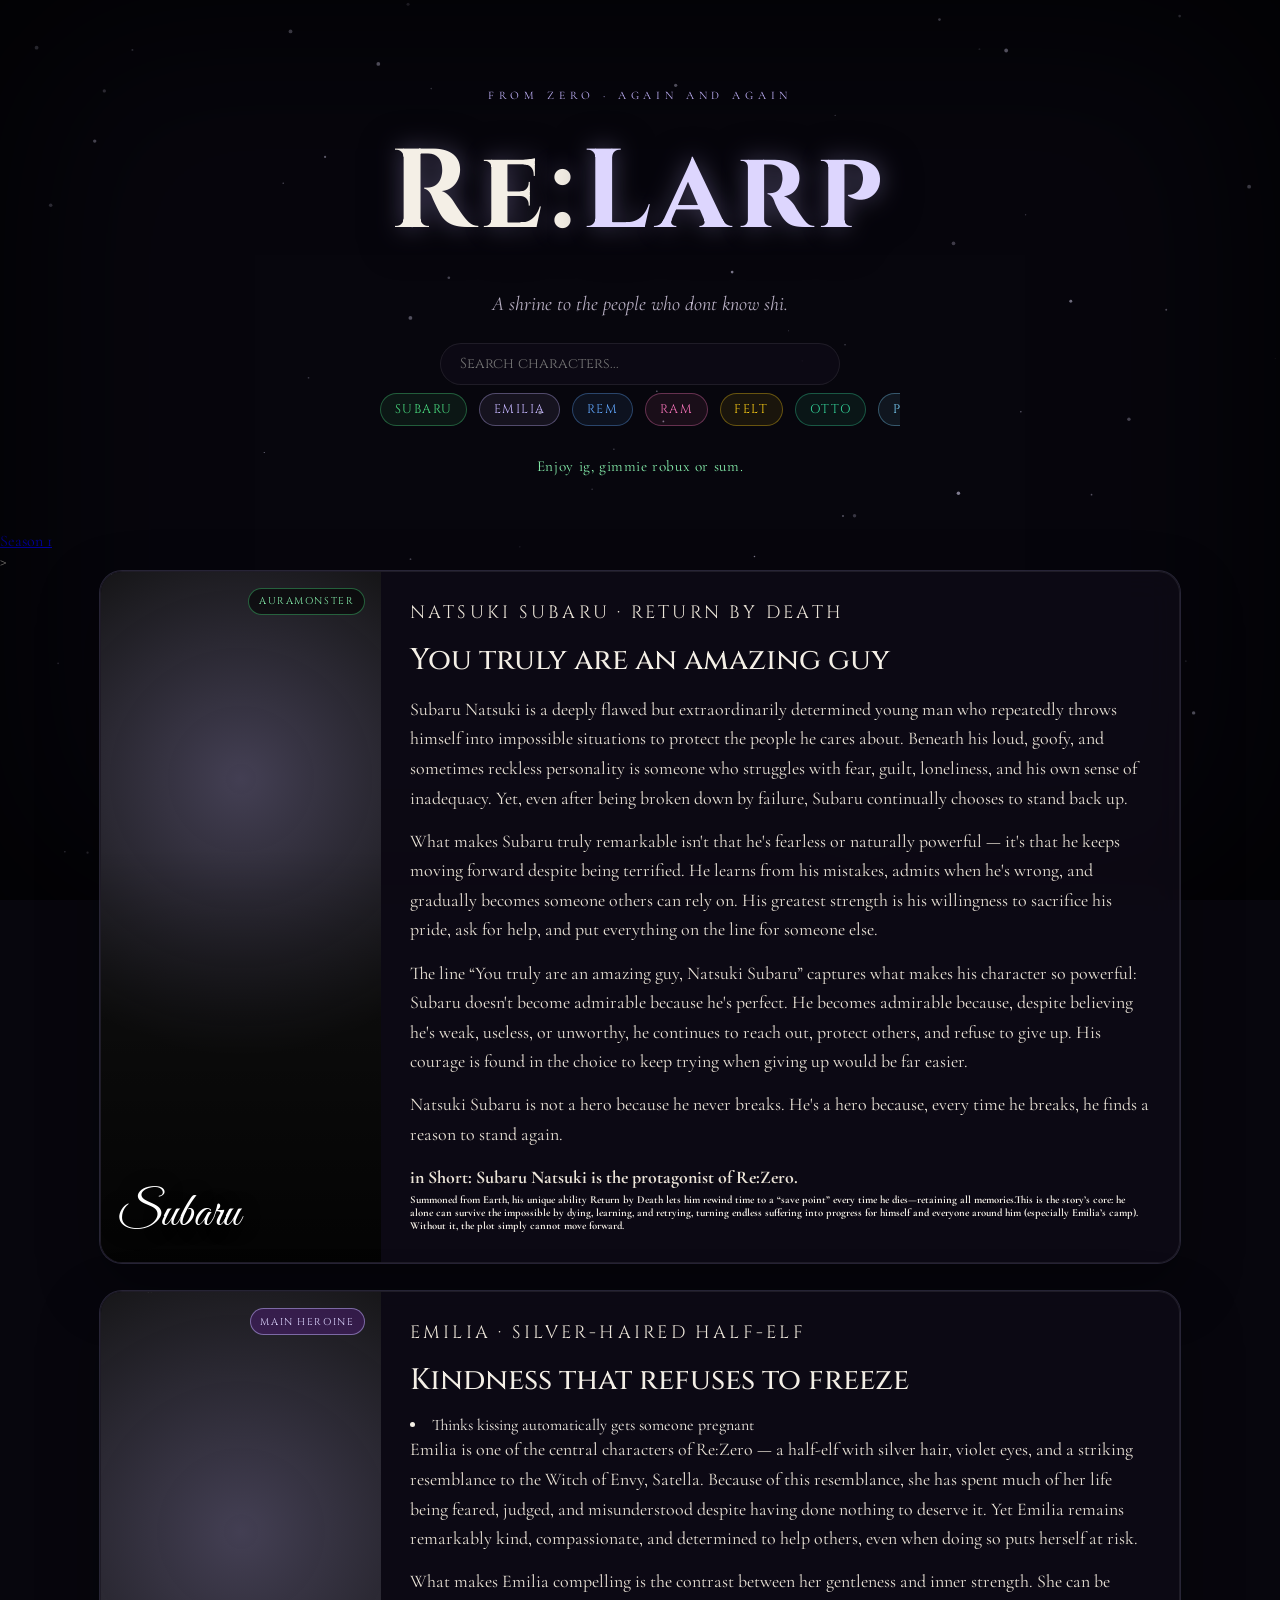
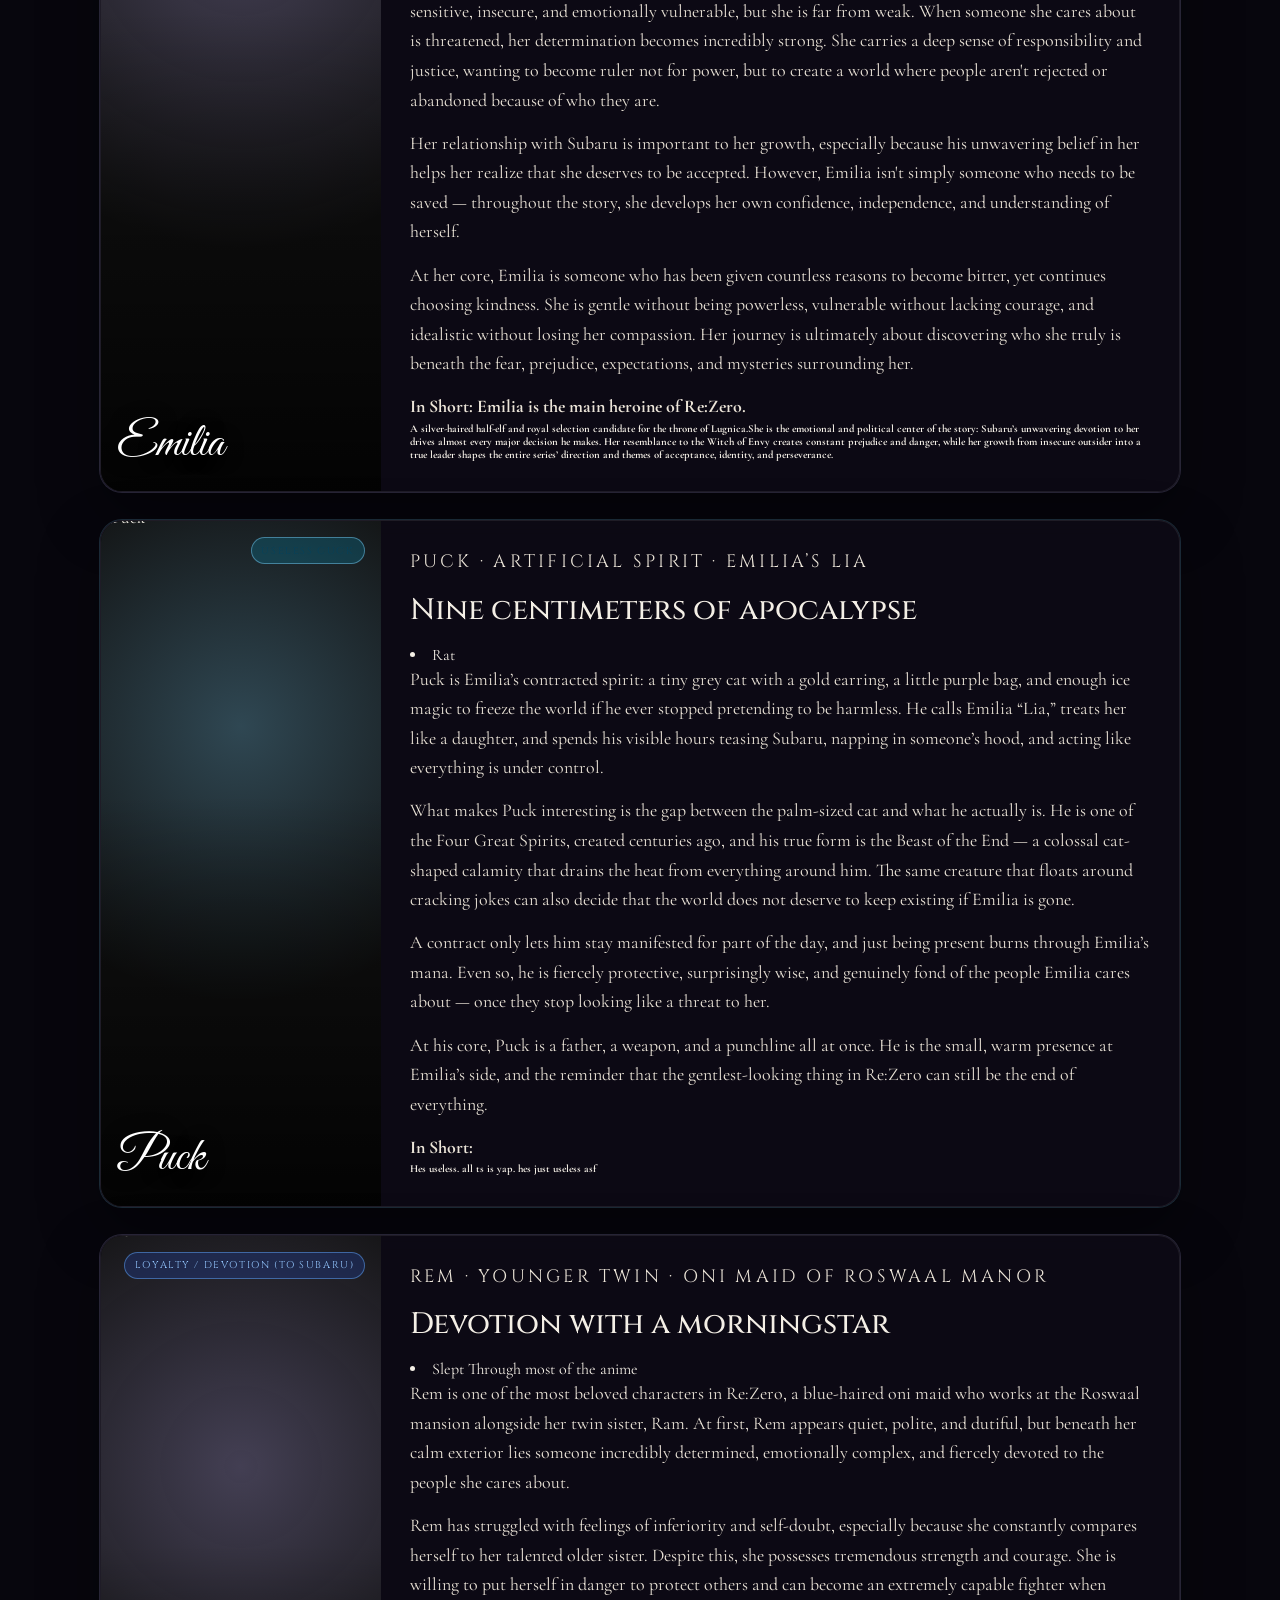
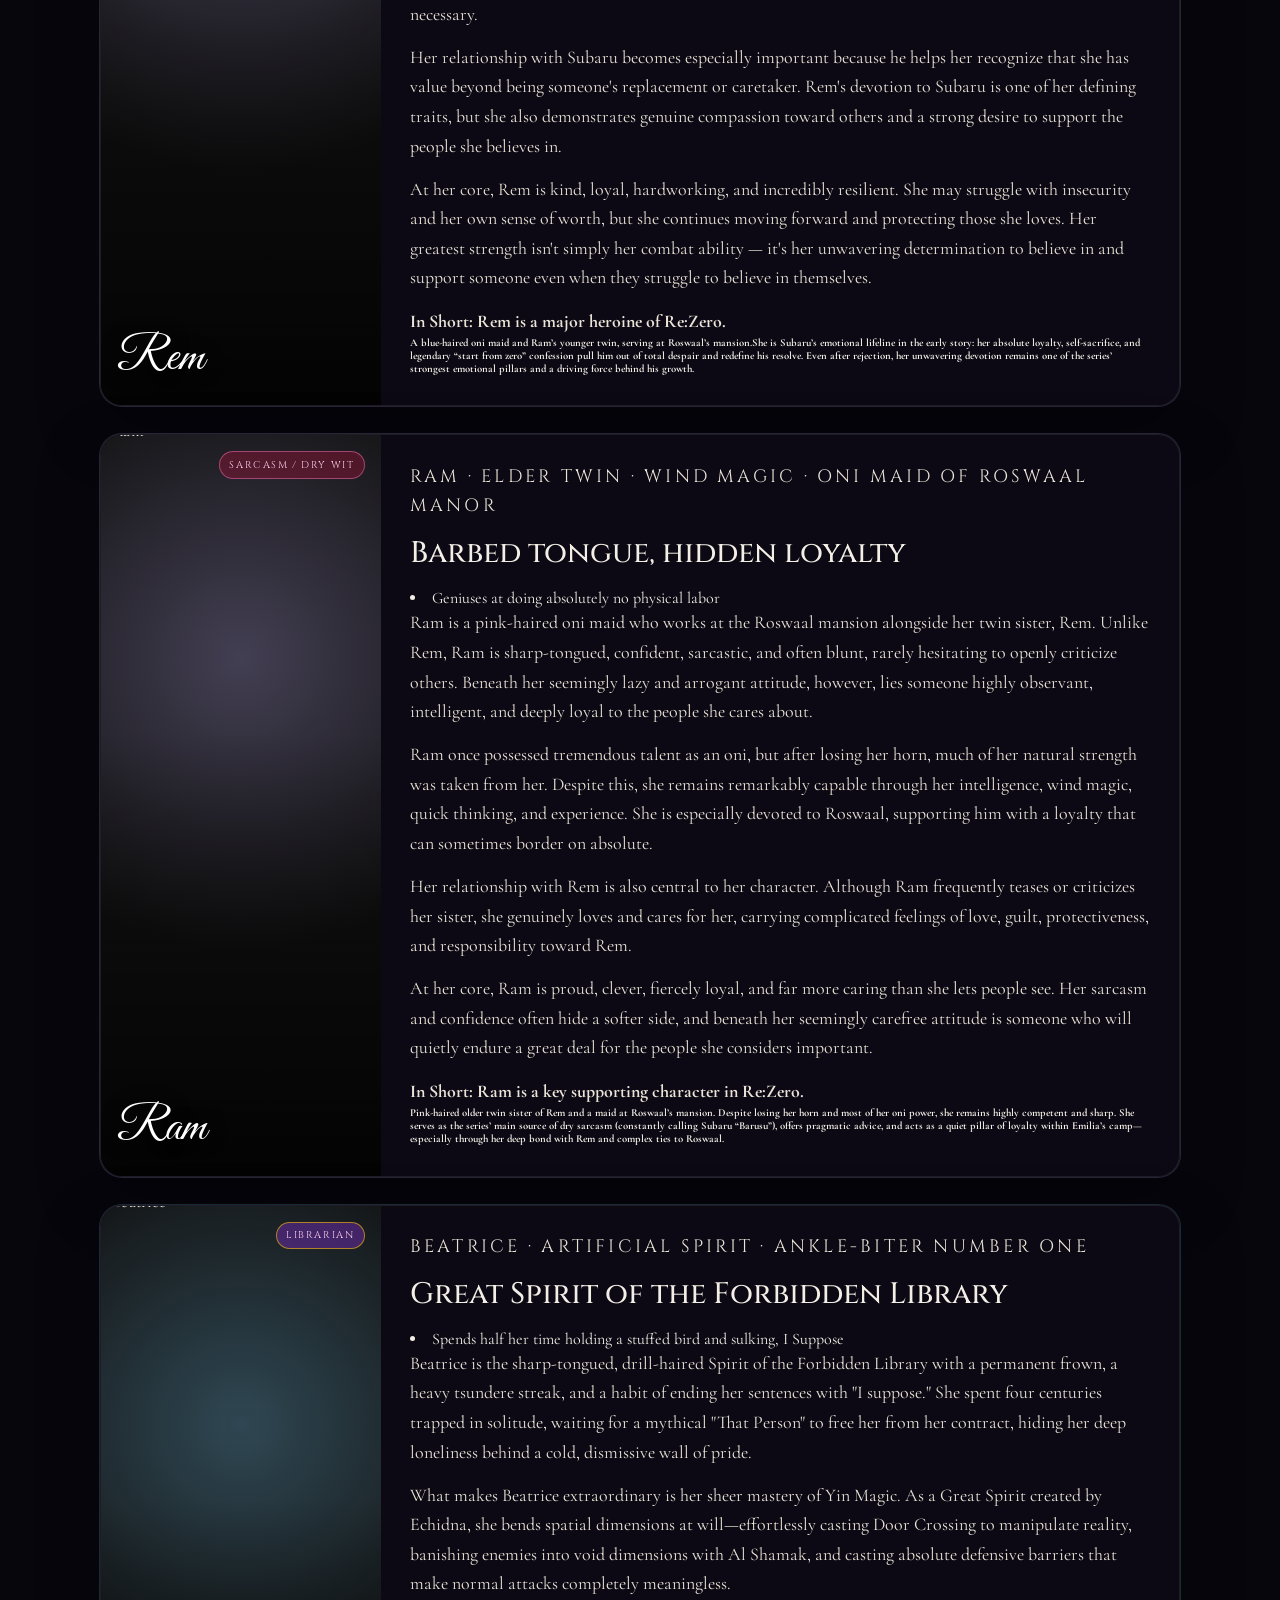
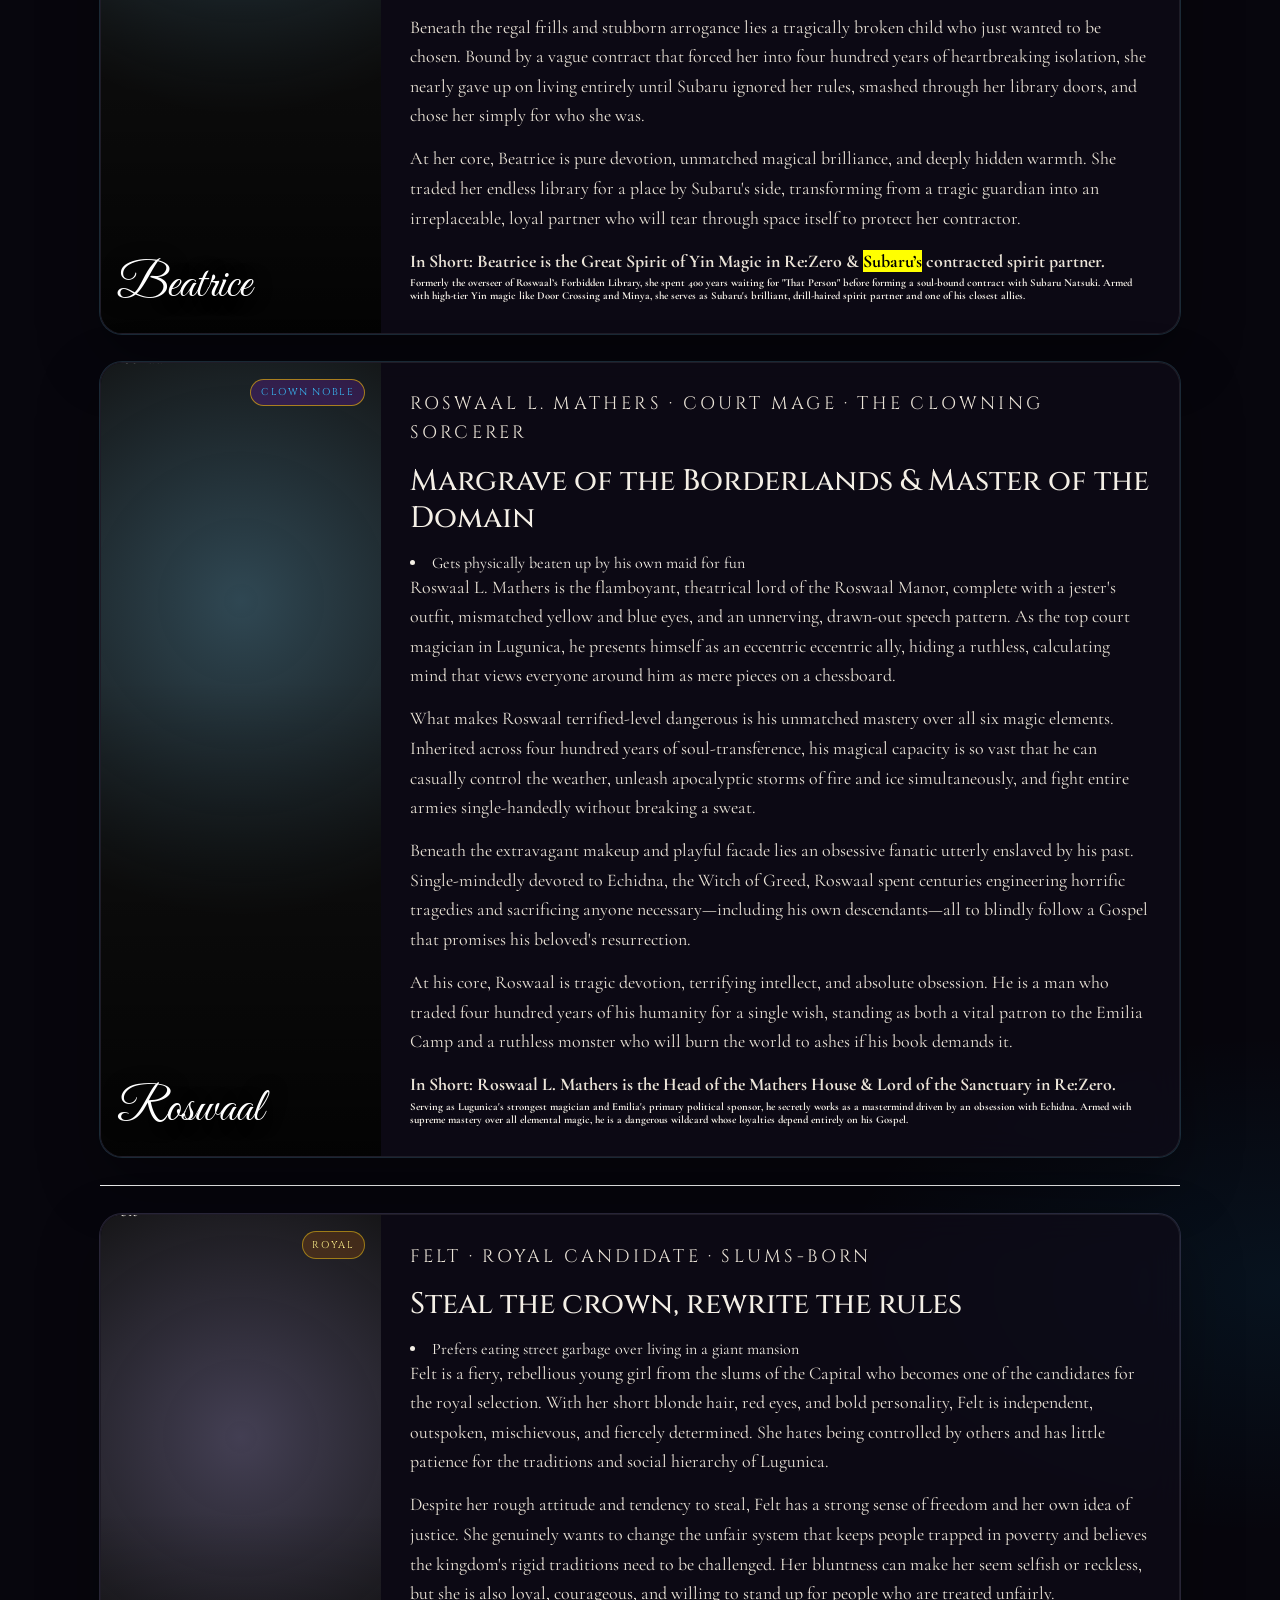
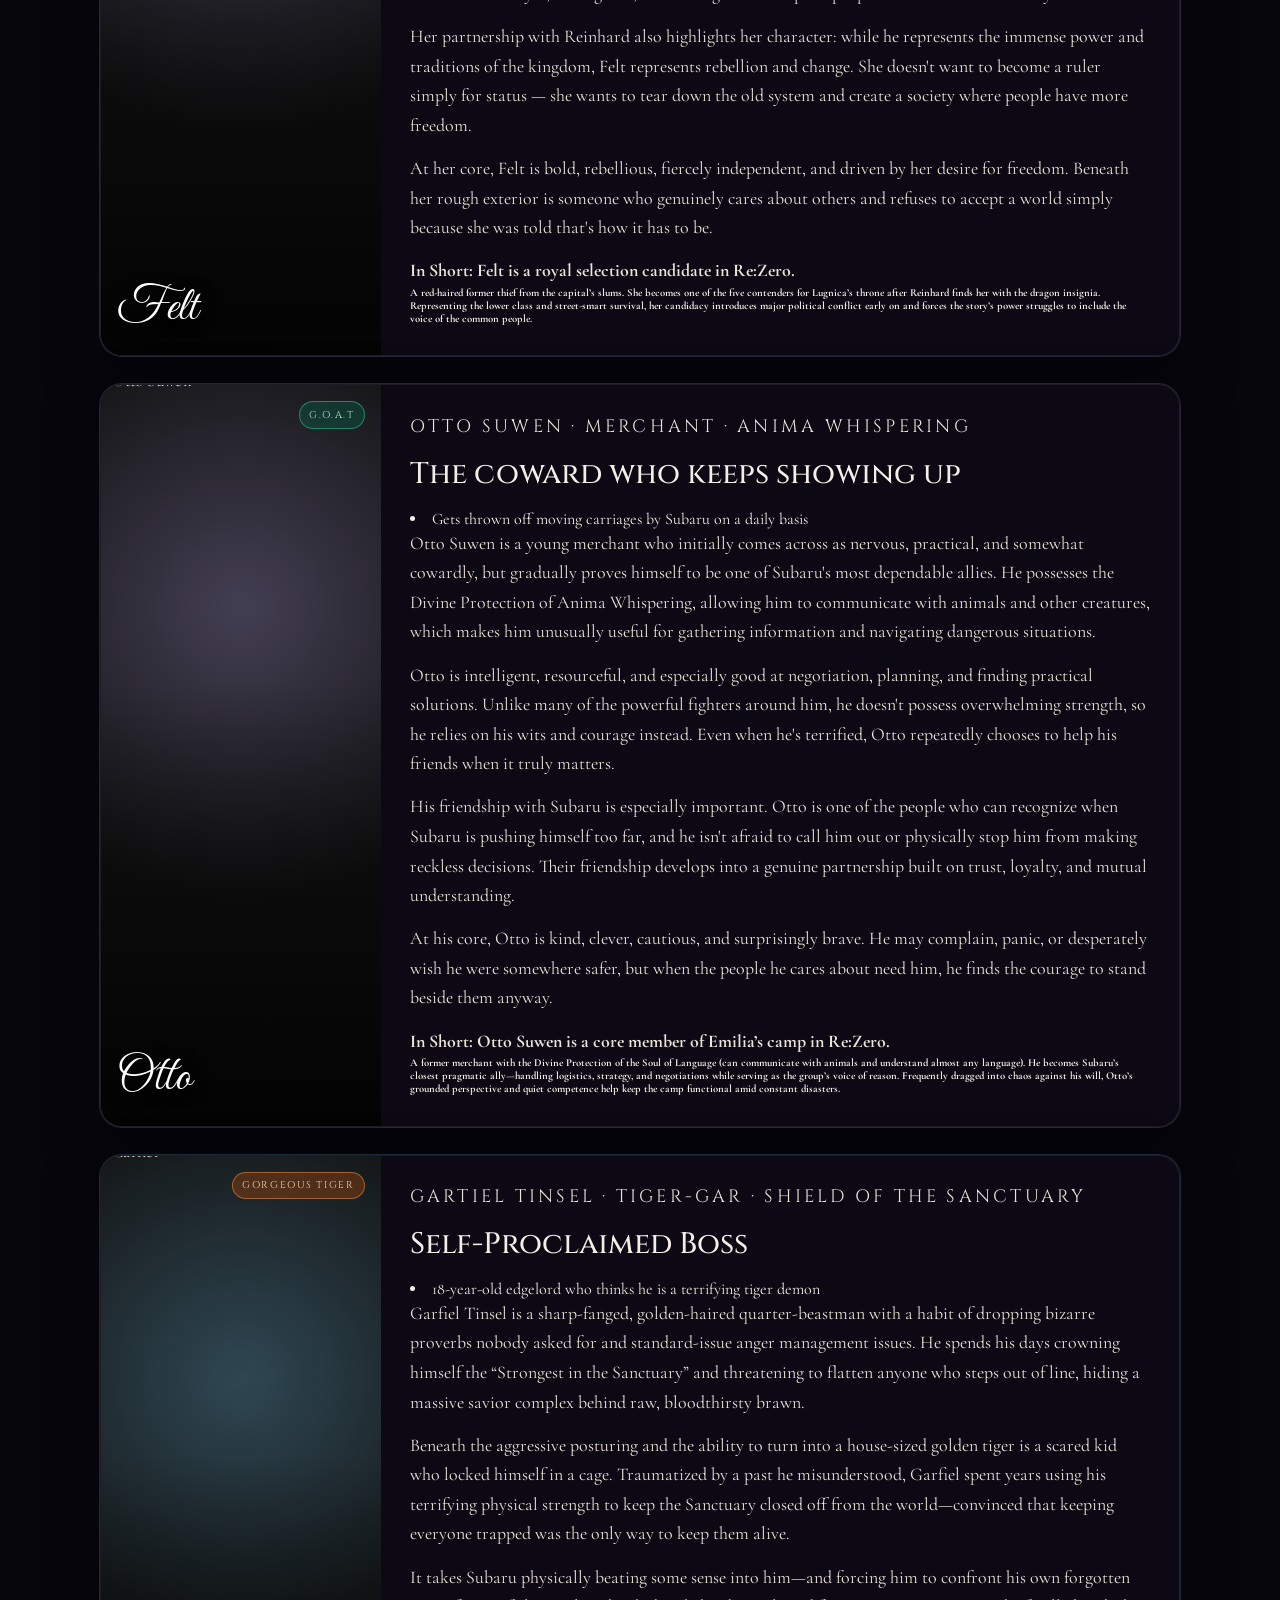
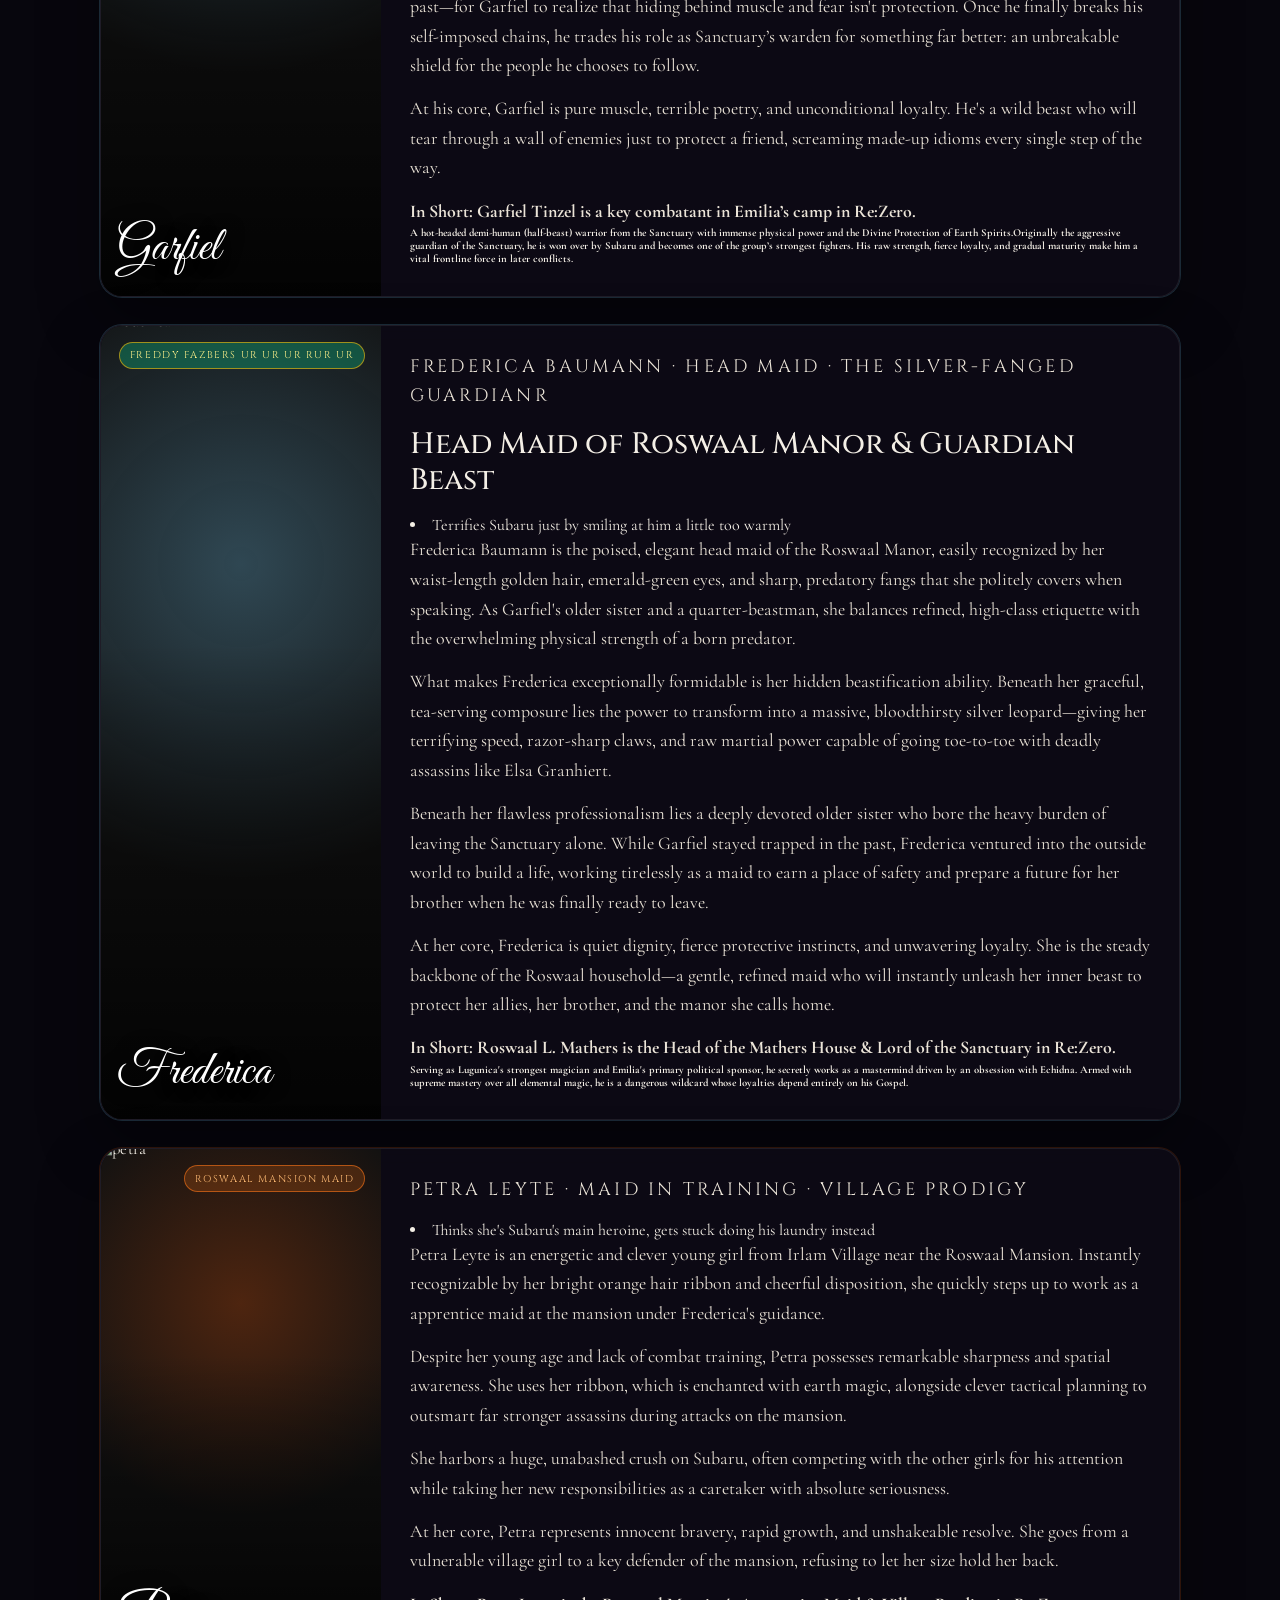
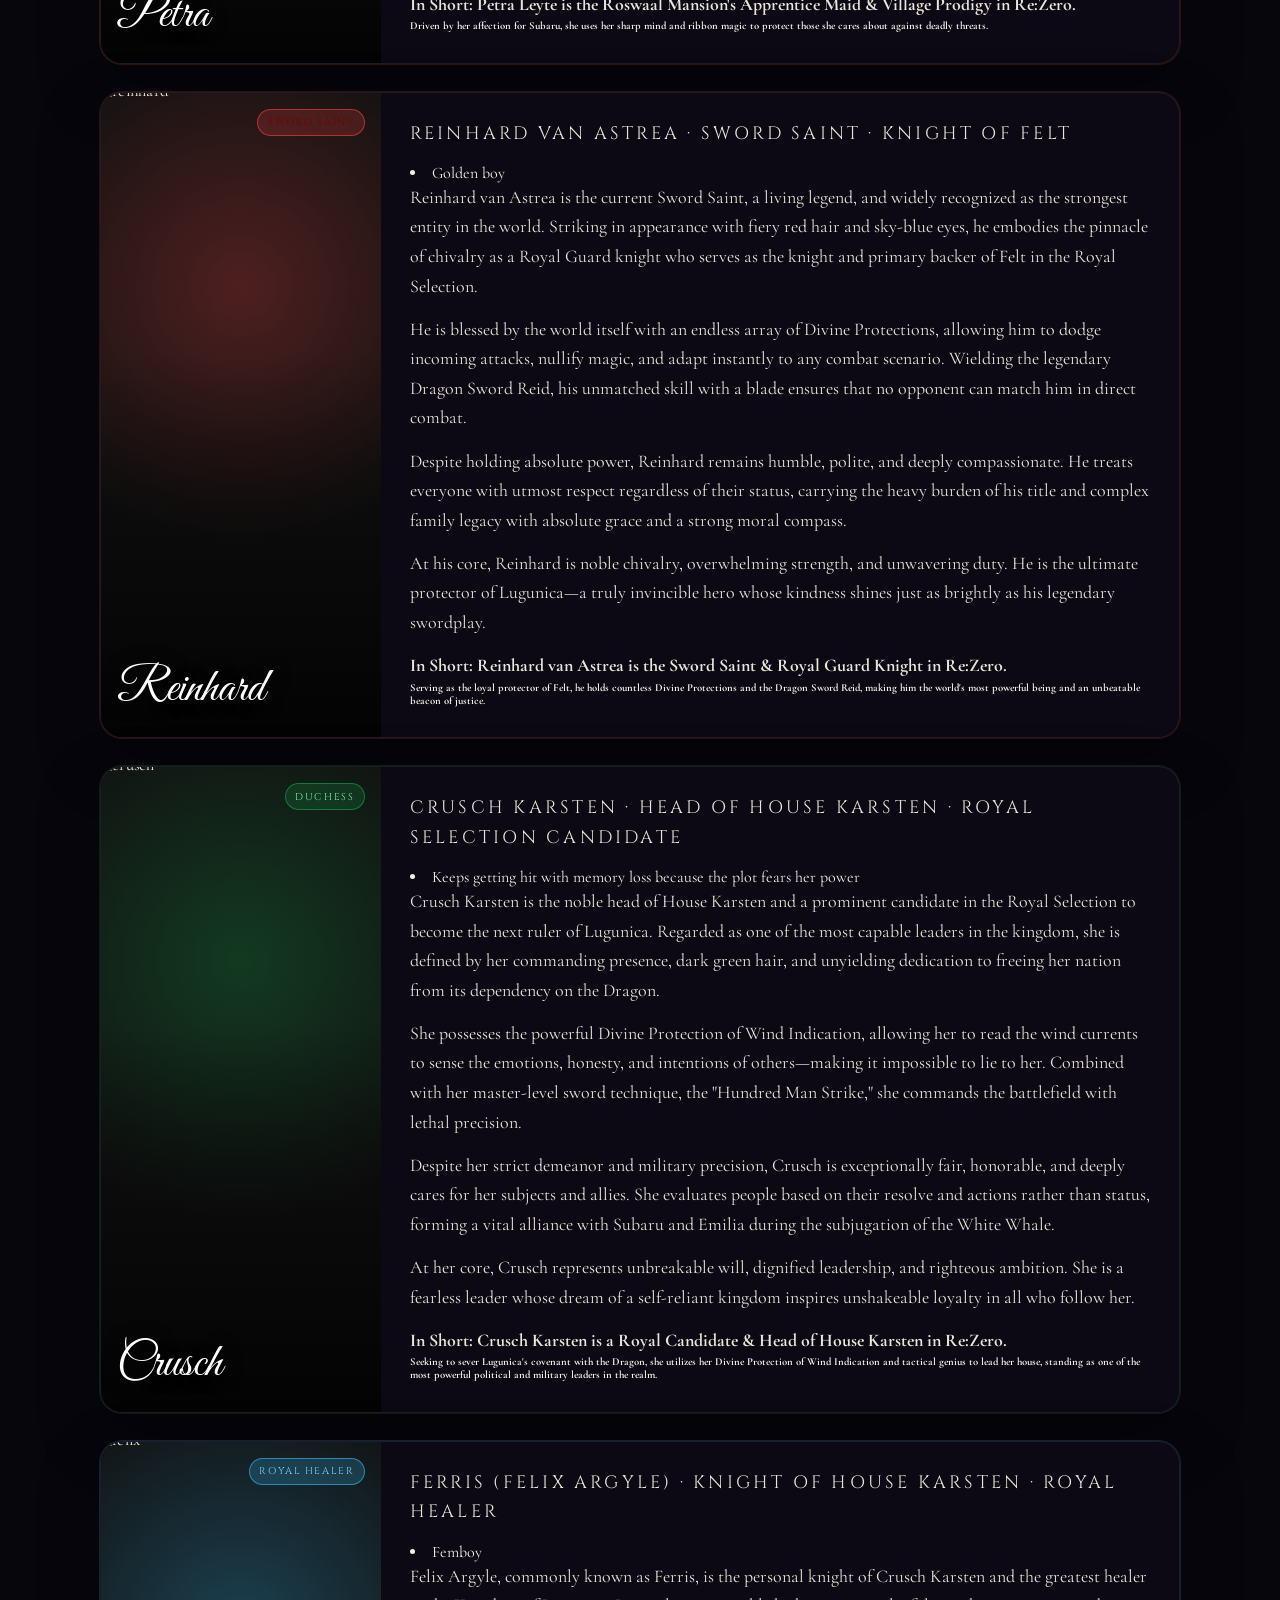
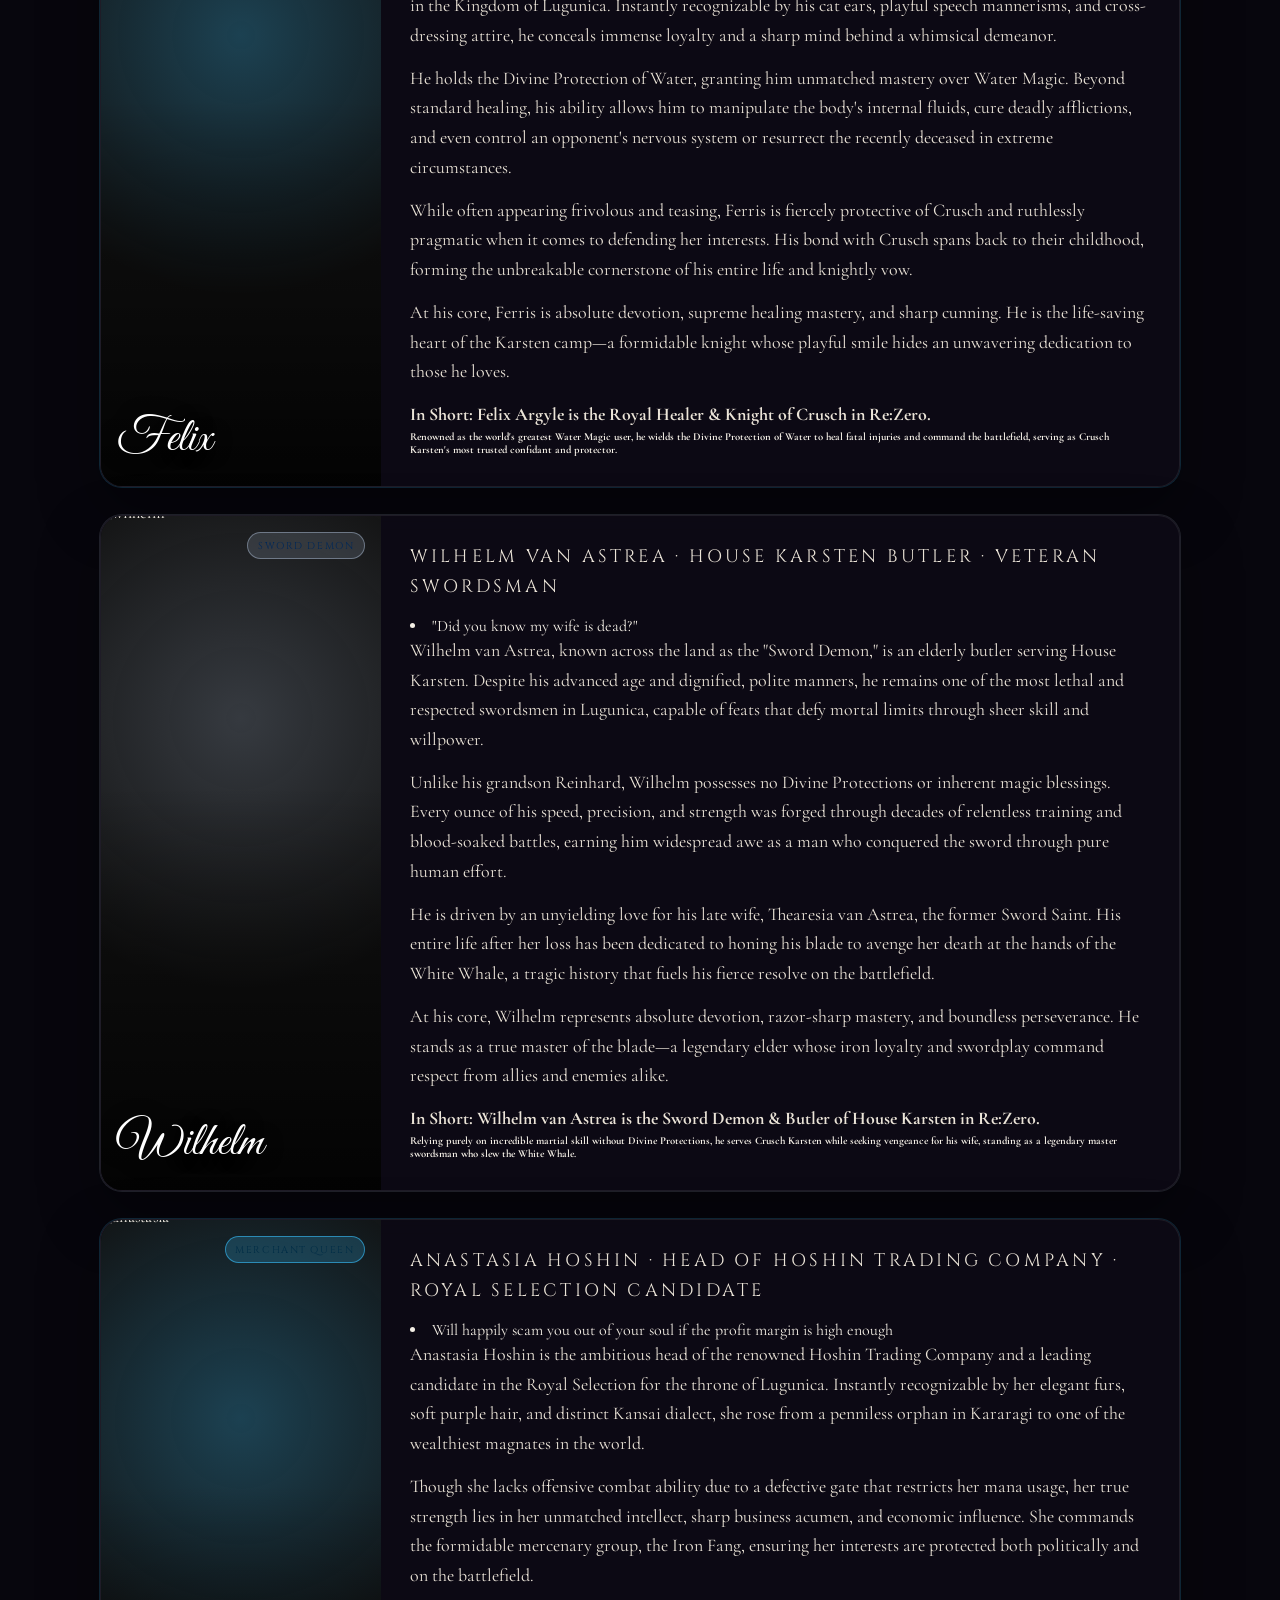
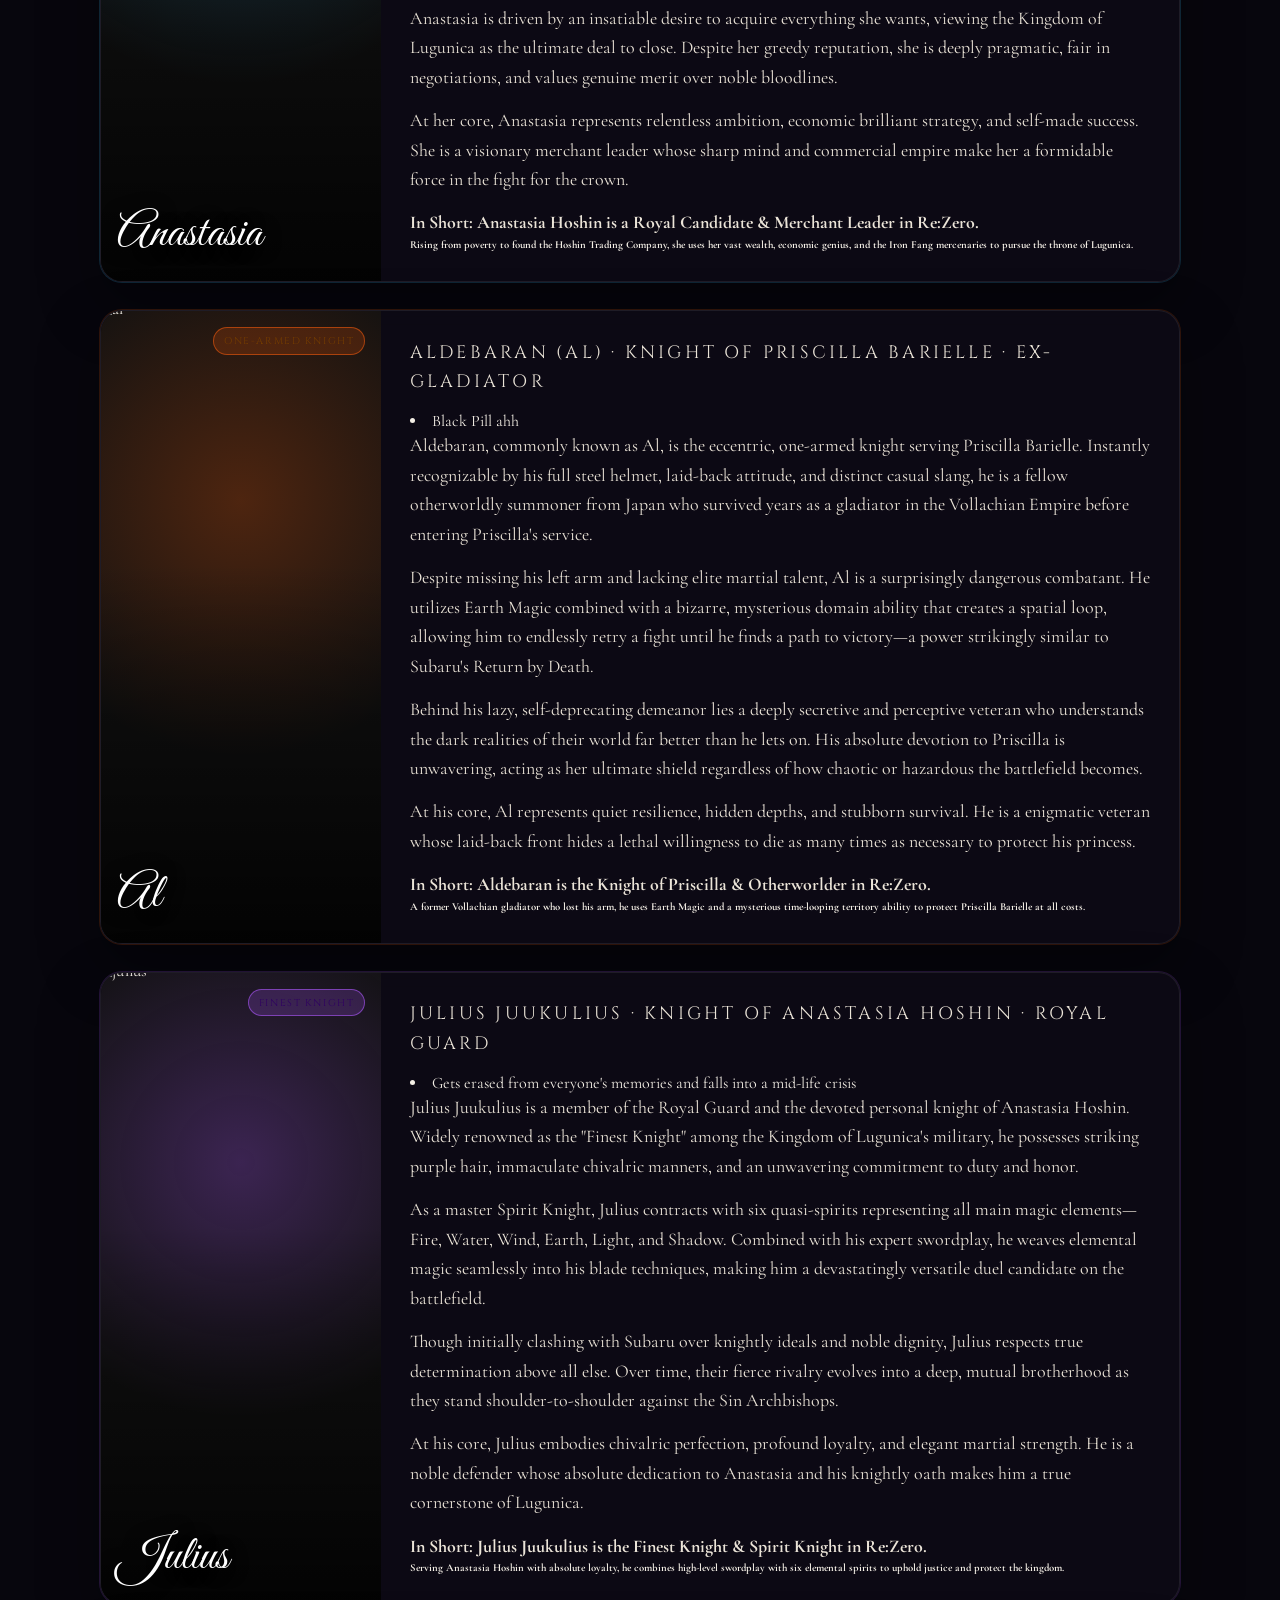
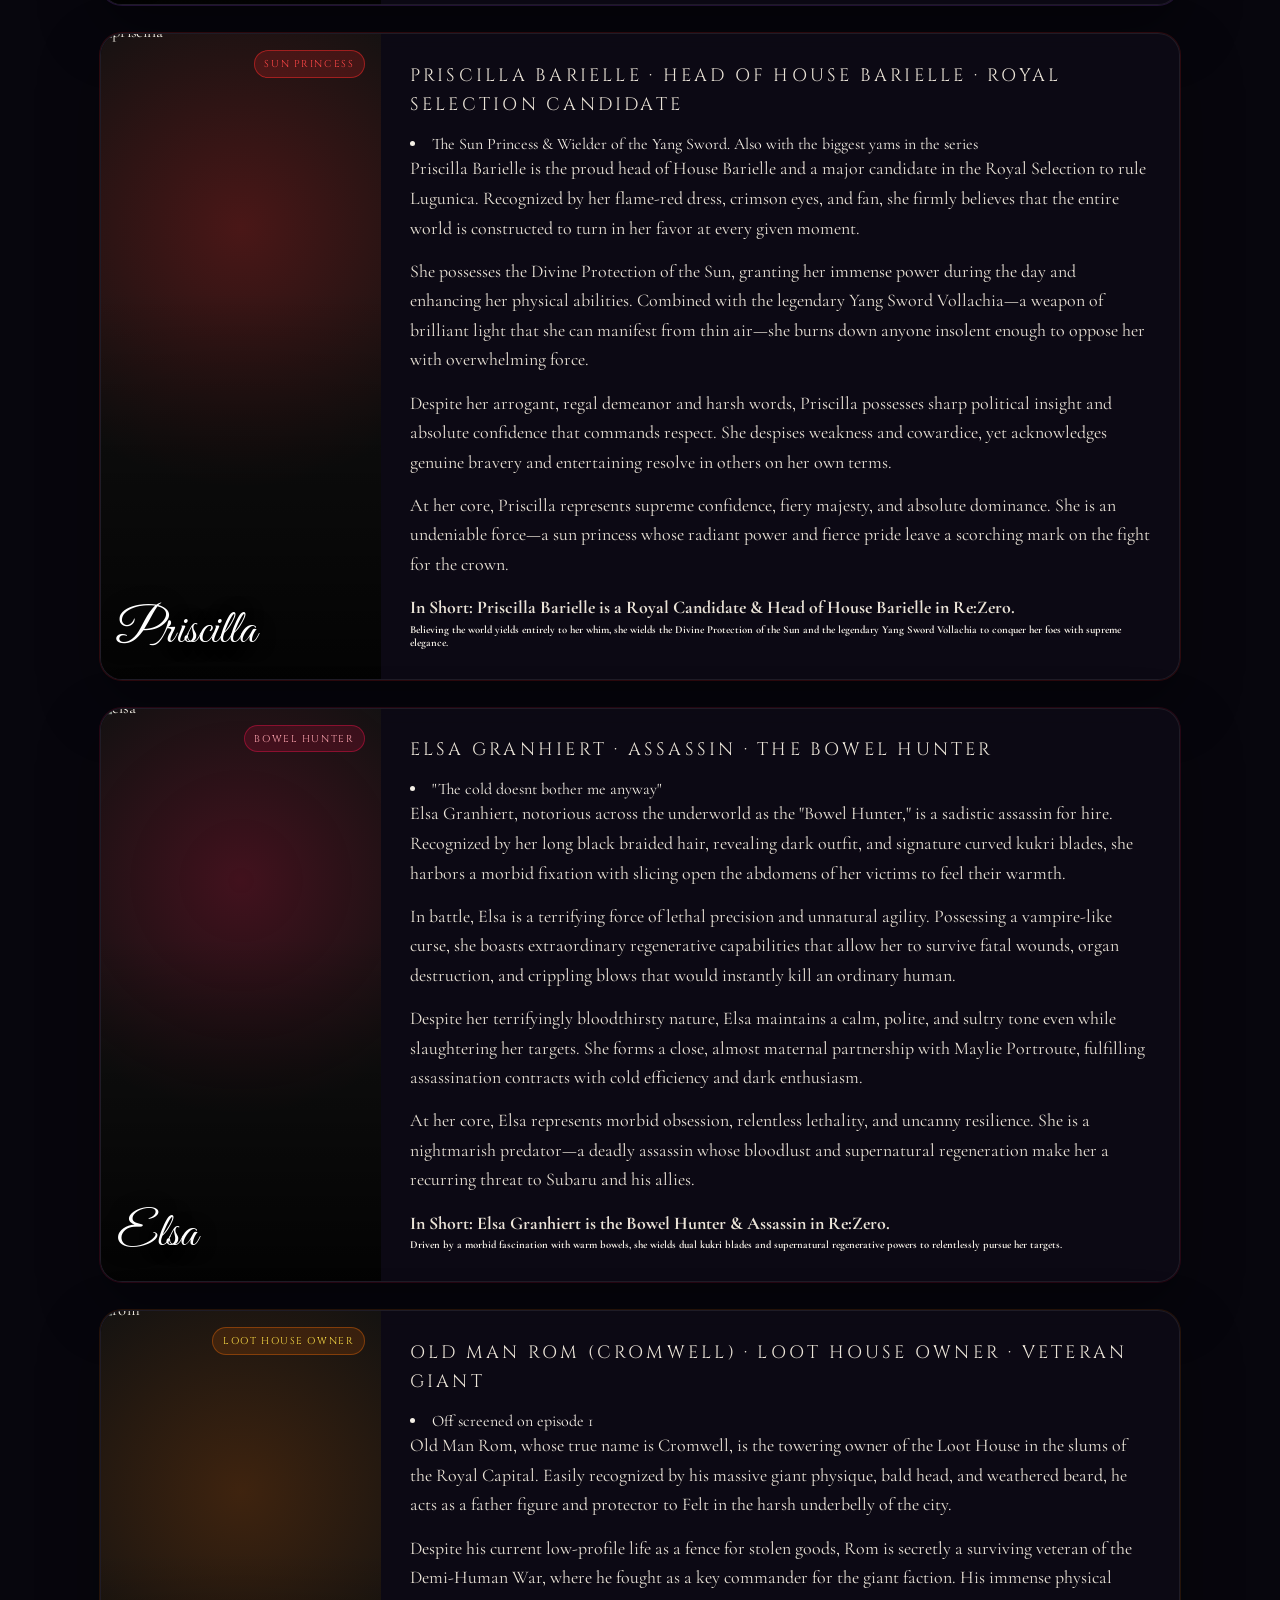
==== commit 031416bc: "Update index.html" ====
--- a/index.html
+++ b/index.html
@@ -48,6 +48,11 @@
       <a href="#priscilla" style="--accent:#dc2626">Priscilla</a>
       <a href="#elsa" style="--accent:#be123c">Elsa</a>
       <a href="#rom" style="--accent:#b45309">Rom</a>
+      <a href="#mimi" style="--accent:#7dd3fc">Mimi</a>
+      <a href="#hetaro" style="--accent:#7dd3fc">Hetaro</a>
+      <a href="#tivey" style="--accent:#7dd3fc">Tivey</a>
+      <a href="#ricardo" style="--accent:#7dd3fc">Ricardo</a>
+      <a href="#kadomon" style="--accent:#7dd3fc">Kadomon</a>
       <a href="#regulus" style="--accent:#7dd3fc">Regulus</a>
       <a href="#capella" style="--accent:#7dd3fc">Capella</a>
       <a href="#petelgeuse" style="--accent:#7dd3fc">Petelgeuse</a>
@@ -66,7 +71,10 @@
     </nav>
     <p class="hint">Enjoy ig, gimmie robux or sum.</p>
   </header>
-
+<div class="season-bar">
+  <a href="season1.html" target="_blank" class="season-btn">Season 1</a>
+</div>>
+<section id="season-1">
   <main>
     <article class="card" id="subaru" data-accent="#4ade80">
       <button class="portrait" id="subaru-portrait" type="button" title="He truly is an amazing guy" aria-label="Play Subaru's theme">
@@ -281,6 +289,24 @@
       </div>
     </article>
 
+      <article class="card" id="petra" style="--accent:#ea580c">
+  <div class="portrait">
+    <img src="https://i.pinimg.com/736x/b3/24/56/b324566960c8c9b05d4eacba5549d363.jpg" alt="petra" />
+    <span class="portrait-shade"></span>
+    <span class="portrait-name">Petra</span>
+    <span class="play-chip petra-chip">Roswaal Mansion Maid</span>
+  </div>
+  <div class="bio">
+    <p class="role">Petra Leyte · Maid in Training · Village Prodigy</p>
+    <li>Thinks she's Subaru's main heroine, gets stuck doing his laundry instead</li>
+    <p>Petra Leyte is an energetic and clever young girl from Irlam Village near the Roswaal Mansion. Instantly recognizable by her bright orange hair ribbon and cheerful disposition, she quickly steps up to work as a apprentice maid at the mansion under Frederica's guidance.</p>
+    <p>Despite her young age and lack of combat training, Petra possesses remarkable sharpness and spatial awareness. She uses her ribbon, which is enchanted with earth magic, alongside clever tactical planning to outsmart far stronger assassins during attacks on the mansion.</p>
+    <p>She harbors a huge, unabashed crush on Subaru, often competing with the other girls for his attention while taking her new responsibilities as a caretaker with absolute seriousness.</p>
+    <p>At her core, Petra represents innocent bravery, rapid growth, and unshakeable resolve. She goes from a vulnerable village girl to a key defender of the mansion, refusing to let her size hold her back.</p>
+    <h6><p>In Short: Petra Leyte is the Roswaal Mansion's Apprentice Maid & Village Prodigy in Re:Zero.</p> Driven by her affection for Subaru, she uses her sharp mind and ribbon magic to protect those she cares about against deadly threats.</h6>
+  </div>
+</article>
+
 <article class="card" id="reinhard" style="--accent:#ef4444">
   <div class="portrait">
     <img src="https://i.pinimg.com/736x/15/6b/cc/156bccf4f9637c9211cacef3c5600ffb.jpg" alt="reinhard" />
@@ -458,6 +484,98 @@
     <p>Behind his rugged appearance and gruff voice lies a deeply compassionate heart. His affection for Felt goes far beyond a simple business arrangement, as he willingly puts his life on the line to safeguard her future and ensure she escapes poverty.</p>
     <p>At his core, Rom represents fierce loyalty, protective warmth, and enduring strength. He is a gentle giant in times of peace—a devoted guardian whose fatherly bond with Felt drives everything he does.</p>
     <h6><p>In Short: Old Man Rom is the Loot House Owner & Former Giant Commander in Re:Zero.</p> A veteran of the Demi-Human War, he uses his massive size and giant heritage to watch over Felt, serving as her most trusted guardian in the capital slums.</h6>
+  </div>
+</article>
+
+<article class="card" id="mimi" style="--accent:#f43f5e">
+  <div class="portrait">
+    <img src="https://i.pinimg.com/736x/2b/0e/ae/2b0eaedc020e459e280ed3eae1fcdf06.jpg" alt="mimi" />
+    <span class="portrait-shade"></span>
+    <span class="portrait-name">Mimi</span>
+    <span class="play-chip mimi-chip">Iron Fang Vice-Captain</span>
+  </div>
+  <div class="bio">
+    <p class="role">Mimi Pearlbaton · Iron Fang Vice-Captain · Triplet Beast Human</p>
+    <li>Will destroy a high-tier enemy unit, then demand candy as compensation</li>
+    <p>Mimi Pearlbaton is the hyperactive, cat-like Beast Human vice-captain of the Iron Fang, Anastasia Hoshin's personal mercenary group. Small in size but loud in personality, she is instantly recognizable by her oversized robe, cheerful demeanor, and complete lack of volume control.</p>
+    <p>Despite her childish appearance, Mimi is a terrifying frontline combatant. She uses a massive staff and possesses an immense mana pool, allowing her to unleash destructive wave-based resonance attacks alongside her twin brothers, Hetaro and Tivey.</p>
+    <p>She holds a massive, unreserved crush on Garfiel Tinsel, constantly smothering him with affection and following him around regardless of how flustered or annoyed he gets.</p>
+    <p>At her core, Mimi represents pure chaos, fierce loyalty, and overwhelming destructive force. She approaches life-or-death battles with the exact same excitement as eating snacks.</p>
+    <h6><p>In Short: Mimi Pearlbaton is the Iron Fang Vice-Captain & Resonance Mage in Re:Zero.</p> A miniature powerhouse who fights with heavy physical attacks and sonic magic, she brings pure chaotic energy to Anastasia's mercenary force.</h6>
+  </div>
+</article>
+
+<article class="card" id="hetaro" style="--accent:#0ea5e9">
+  <div class="portrait">
+    <img src="https://i.pinimg.com/736x/ae/3d/af/ae3daf6d31f816005b766989fd49077c.jpg" alt="hetaro" />
+    <span class="portrait-shade"></span>
+    <span class="portrait-name">Hetaro</span>
+    <span class="play-chip hetaro-chip">Iron Fang Vice-Captain</span>
+  </div>
+  <div class="bio">
+    <p class="role">Hetaro Pearlbaton · Iron Fang Vice-Captain · Triplet Beast Human</p>
+    <li>The only sibling with a working brain cell, permanently on babysitting duty</li>
+    <p>Hetaro Pearlbaton is the sensible middle sibling of the Pearlbaton triplets and serves as a vice-captain in the Iron Fang mercenary company. Sporting cat-like features and a calm demeanor, he acts as the primary voice of reason whenever Mimi's reckless behavior threatens to cause chaos.</p>
+    <p>In battle, Hetaro is a skilled spearman who specializes in defense and tactical support. He shares a unique resonance ability with Mimi, allowing them to absorb, share, or redirect physical impact and magic damage between each other to survive lethal hits.</p>
+    <p>He is deeply protective of Mimi and Tivey, often taking on extra stress just to make sure his sister doesn't accidentally wander off or blow something up during a mission.</p>
+    <p>At his core, Hetaro represents quiet devotion, defensive mastery, and sibling loyalty. He provides the grounding balance that keeps the Iron Fang's frontline units operating effectively.</p>
+    <h6><p>In Short: Hetaro Pearlbaton is an Iron Fang Vice-Captain & Shielding Specialist in Re:Zero.</p> Serving as the reliable middle triplet, he uses spear techniques and damage-sharing resonance magic to keep his reckless sister Mimi alive.</h6>
+  </div>
+</article>
+
+<article class="card" id="tivey" style="--accent:#8b5cf6">
+  <div class="portrait">
+    <img src="https://i.pinimg.com/736x/a6/a8/f8/a6a8f817843ac7d1ef4f57e235817a5c.jpg" alt="tivey" />
+    <span class="portrait-shade"></span>
+    <span class="portrait-name">Tivey</span>
+    <span class="play-chip tivey-chip">Iron Fang Vice-Captain</span>
+  </div>
+  <div class="bio">
+    <p class="role">Tivey Pearlbaton · Iron Fang Vice-Captain · Triplet Beast Human Strategist</p>
+    <li>Wears a monocle to look smart, mostly uses it to calculate how over budget they are</li>
+    <p>Tivey Pearlbaton is the youngest of the Pearlbaton triplets and a vice-captain of the Iron Fang. Easily identified by his distinctive monocle and bookish appearance, he handles the group's logistics, strategy, and record-keeping for Anastasia Hoshin.</p>
+    <p>While not as physically aggressive as Mimi, Tivey provides crucial long-range support using spellbooks and offensive magic. He uses the triplets' shared wave resonance to amplify Mimi's attacks from a safe distance.</p>
+    <p>Despite trying to maintain a mature and professional image, he frequently breaks character and bickers with Mimi over her childish antics and total lack of financial discipline.</p>
+    <p>At his core, Tivey represents intellect, strategic support, and sharp tactical foresight. He ensures that the Iron Fang's raw power is backed up by proper planning and execution.</p>
+    <h6><p>In Short: Tivey Pearlbaton is an Iron Fang Vice-Captain & Strategist in Re:Zero.</p> The intellectual youngest triplet, he uses spellbooks and magic resonance to coordinate battle plans and back up his siblings in combat.</h6>
+  </div>
+</article>
+
+
+
+<article class="card" id="ricardo" style="--accent:#d97706">
+  <div class="portrait">
+    <img src="https://i.pinimg.com/736x/a6/1c/ed/a61ced14845e5d5aec70d359fbffb945.jpg" alt="ricardo" />
+    <span class="portrait-shade"></span>
+    <span class="portrait-name">Ricardo</span>
+    <span class="play-chip ricardo-chip">Iron Fang Captain</span>
+  </div>
+  <div class="bio">
+    <p class="role">Ricardo Welkin · Iron Fang Captain · Kobold Beast-Human</p>
+    <li>Loves big axes, laughing out loud, and adopting dangerous combat situations</li>
+    <p>Ricardo Welkin is the towering, dog-like Kobold Beast-Human who serves as the head captain of the Iron Fang mercenary troupe. Boasting a massive frame, wild fur, and an booming laugh, he commands absolute respect from his crew through pure charisma and strength.</p>
+    <p>In battle, Ricardo wields a massive shotel-style blade with terrifying physical force. His natural beast instincts, combined with decades of veteran combat experience, make him an unstoppable vanguard capable of trading blows with high-tier monsters and Sin Archbishops.</p>
+    <p>Despite his rough-and-tumble warrior attitude, he is a protective father figure to the Pearlbaton triplets and holds fierce, unshakable loyalty toward his employer, Anastasia Hoshin.</p>
+    <p>At his core, Ricardo represents warrior honor, jovial brotherhood, and unbreakable frontline spirit. He is the loud, battle-hungry heart of the Iron Fang who always steps up to shield his allies.</p>
+    <h6><p>In Short: Ricardo Welkin is the Iron Fang Captain & Veteran Vanguard in Re:Zero.</p> A jovial Kobold powerhouse, he leads Anastasia's mercenaries with overwhelming physical strength and fierce loyalty.</h6>
+  </div>
+</article>
+
+<article class="card" id="kadomon" style="--accent:#16a34a">
+  <div class="portrait">
+    <img src="https://preview.redd.it/media-happy-birthday-to-the-appa-checkpoint-guy-kadomon-v0-t2mp0m6v7ox51.jpg?width=640&crop=smart&auto=webp&s=89ec4383fcd3acc5ba6eaef24ea627afd93e2efa" alt="kadomon" />
+    <span class="portrait-shade"></span>
+    <span class="portrait-name">Kadomon</span>
+    <span class="play-chip kadomon-chip">Appa Vendor</span>
+  </div>
+  <div class="bio">
+    <p class="role">Kadomon Risch · Appa Merchant · Capital Street Guide</p>
+    <li>The official checkpoint trigger for every single Return by Death loop</li>
+    <p>Kadomon Risch is a muscular, scar-faced merchant who operates a prominent fruit stall selling Appas in the capital of Lugunica. With a twig perpetually clamped in his teeth and an intimidating glare, he looks more like a mercenary than a street vendor.</p>
+    <p>Despite his terrifying appearance, Kadomon is an honest businessman with a surprisingly helpful nature. He serves as Subaru's very first interaction upon arriving in the fantasy world, kicking him away when he has no money but offering useful directions and advice once coins are on the table.</p>
+    <p>He is a family man dedicated to supporting his wife and daughter, using his tough exterior simply to keep order around his shop in the chaotic market district.</p>
+    <p>At his core, Kadomon represents the grounded reality of Lugunica's everyday citizens. He is the ultimate anchor of the story—a gruff yet kindhearted vendor who marks the starting line of Subaru's journey.</p>
+    <h6><p>In Short: Kadomon Risch is the iconic Appa Vendor & Capital Merchant in Re:Zero.</p> Behind his rugged, scarred face lies a hardworking shopkeeper who constantly guides Subaru at the start of his timeline resets.</h6>
   </div>
 </article>
 
@@ -743,4 +861,4 @@
   <script src="script.js"></script>
 </body>
 </body>
-</html>+</html>
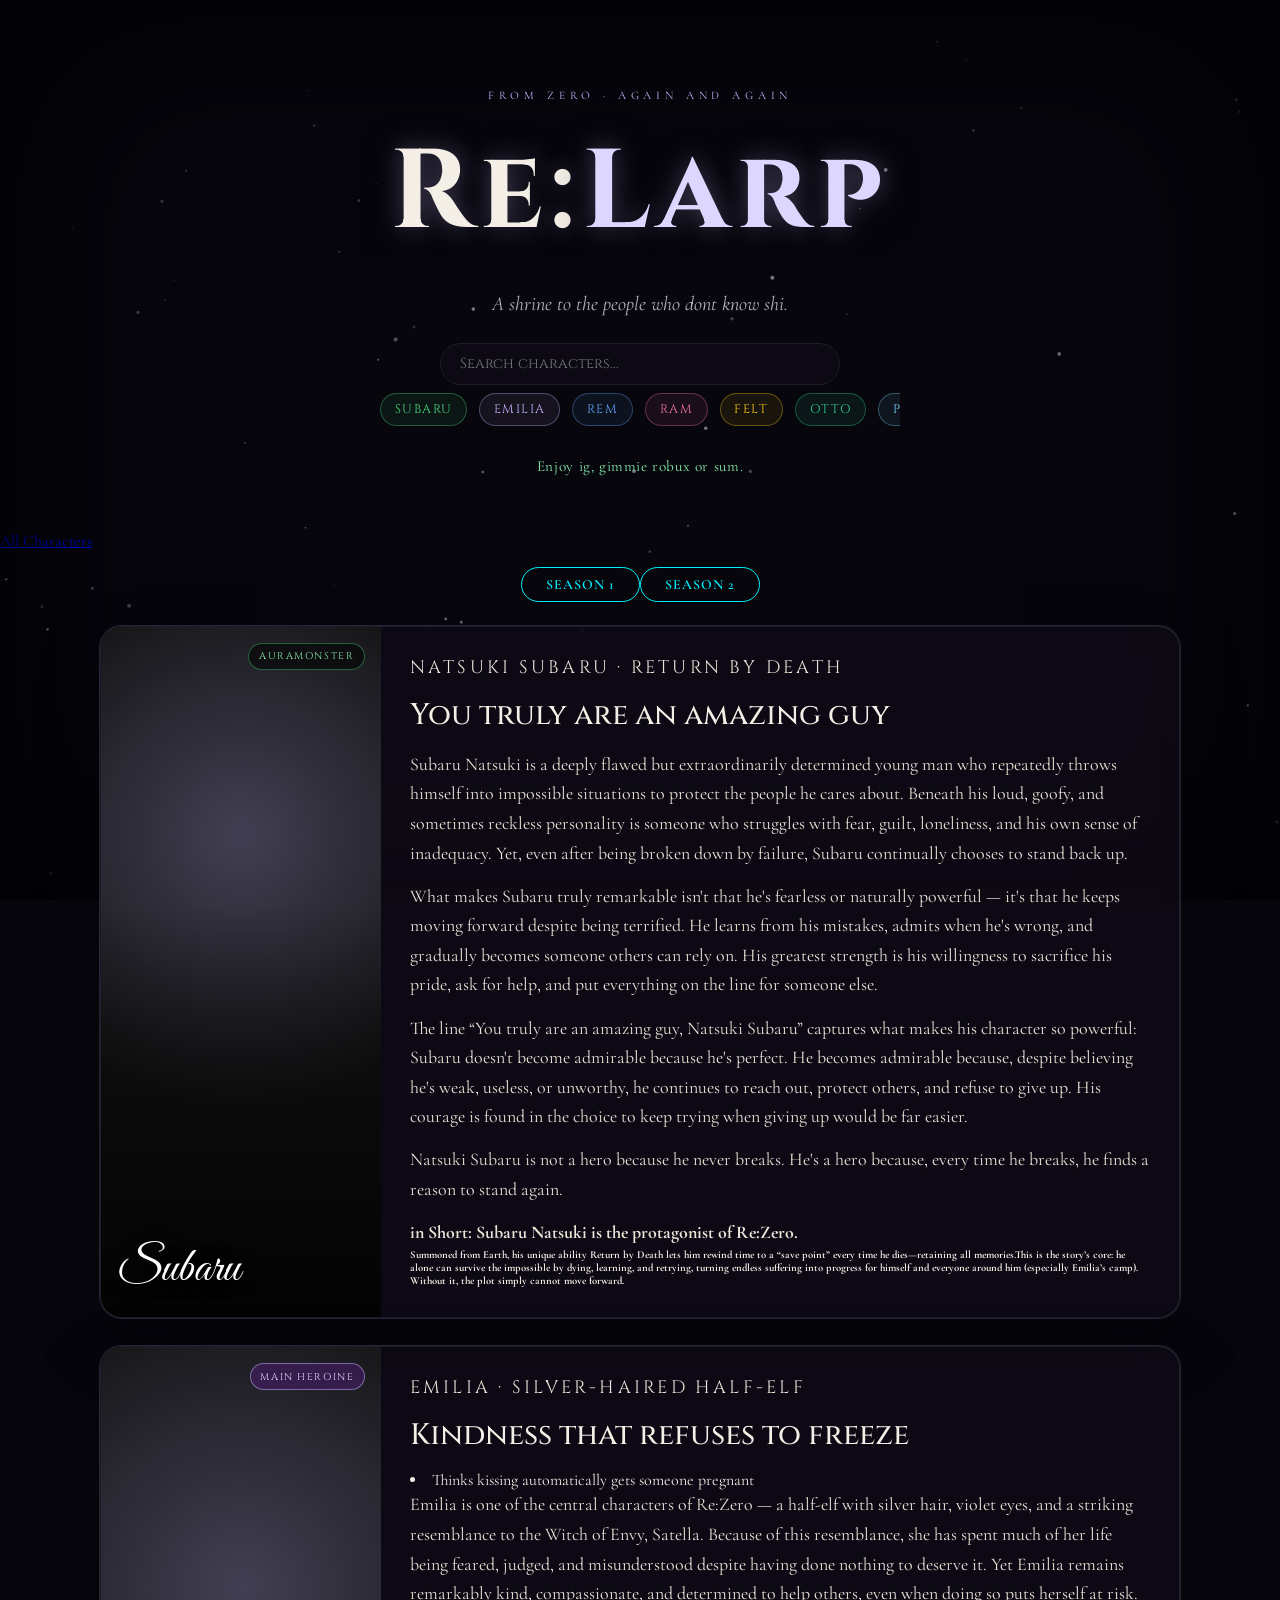
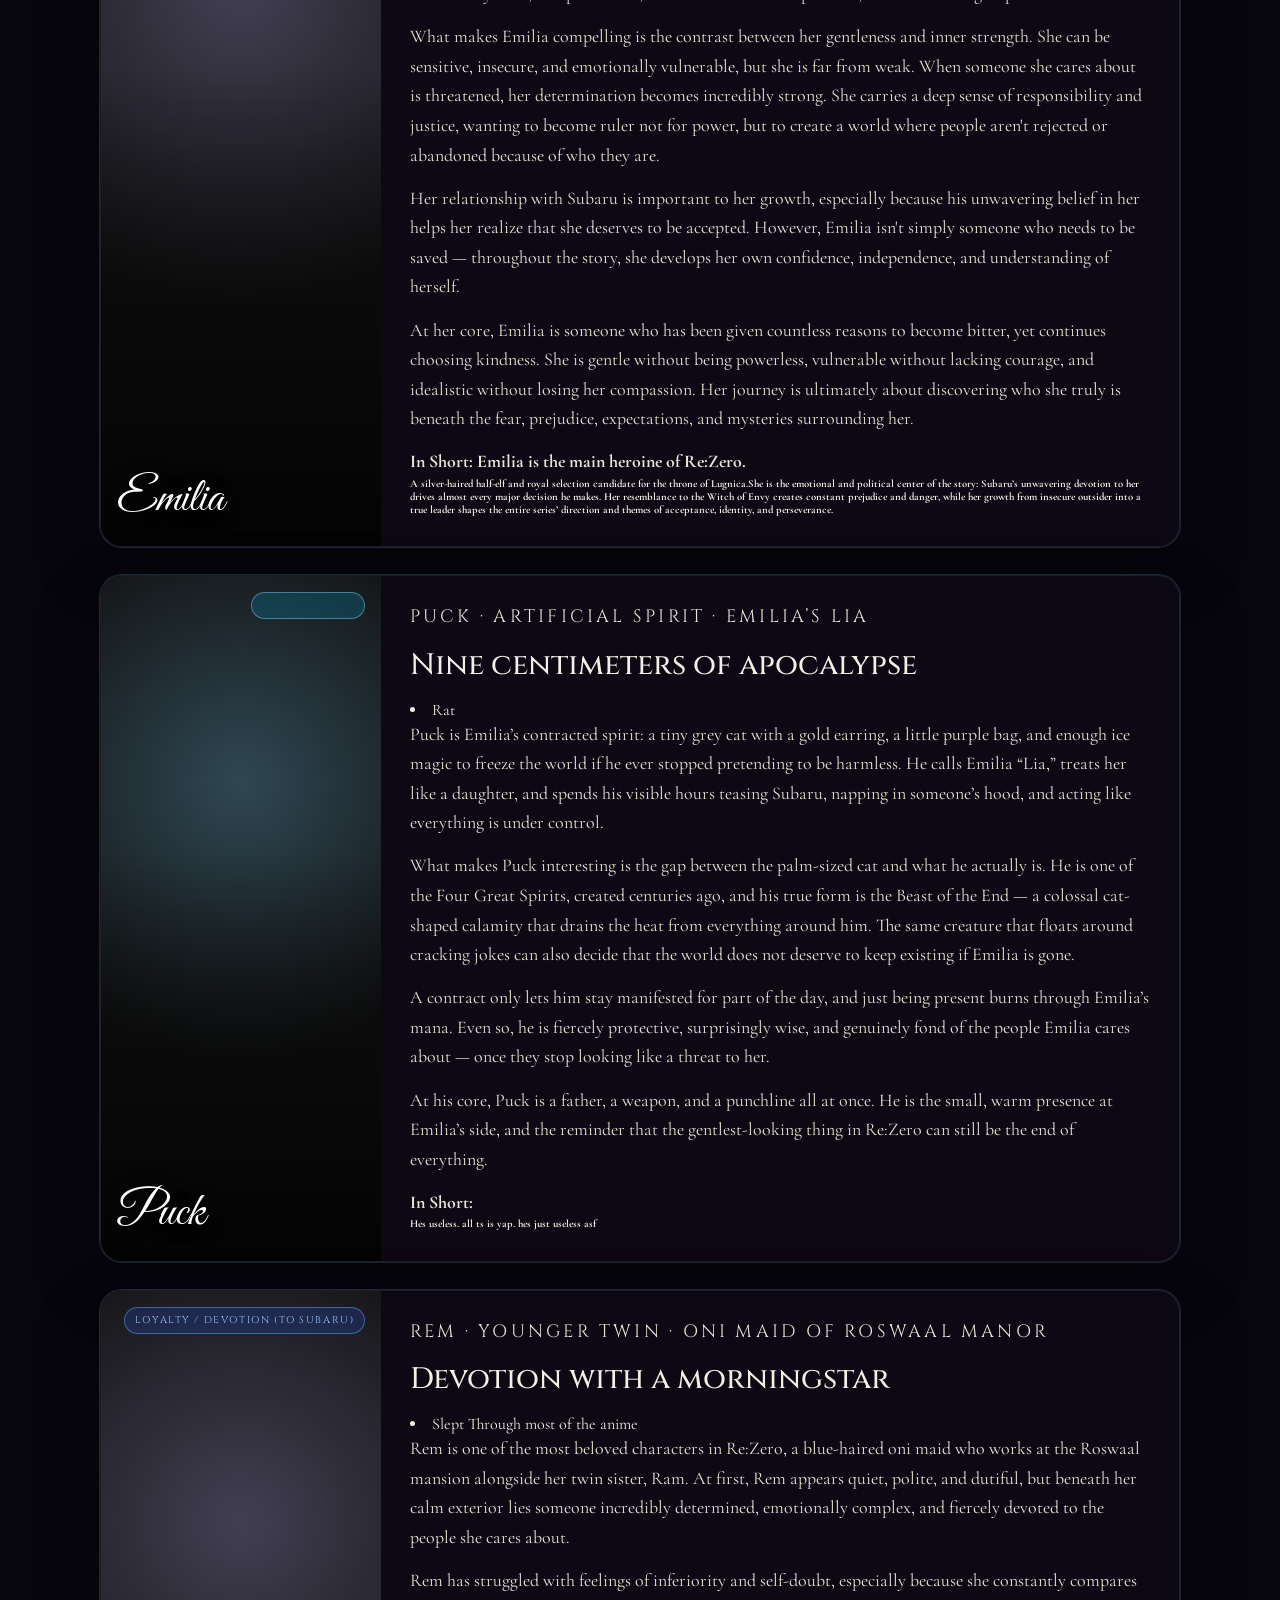
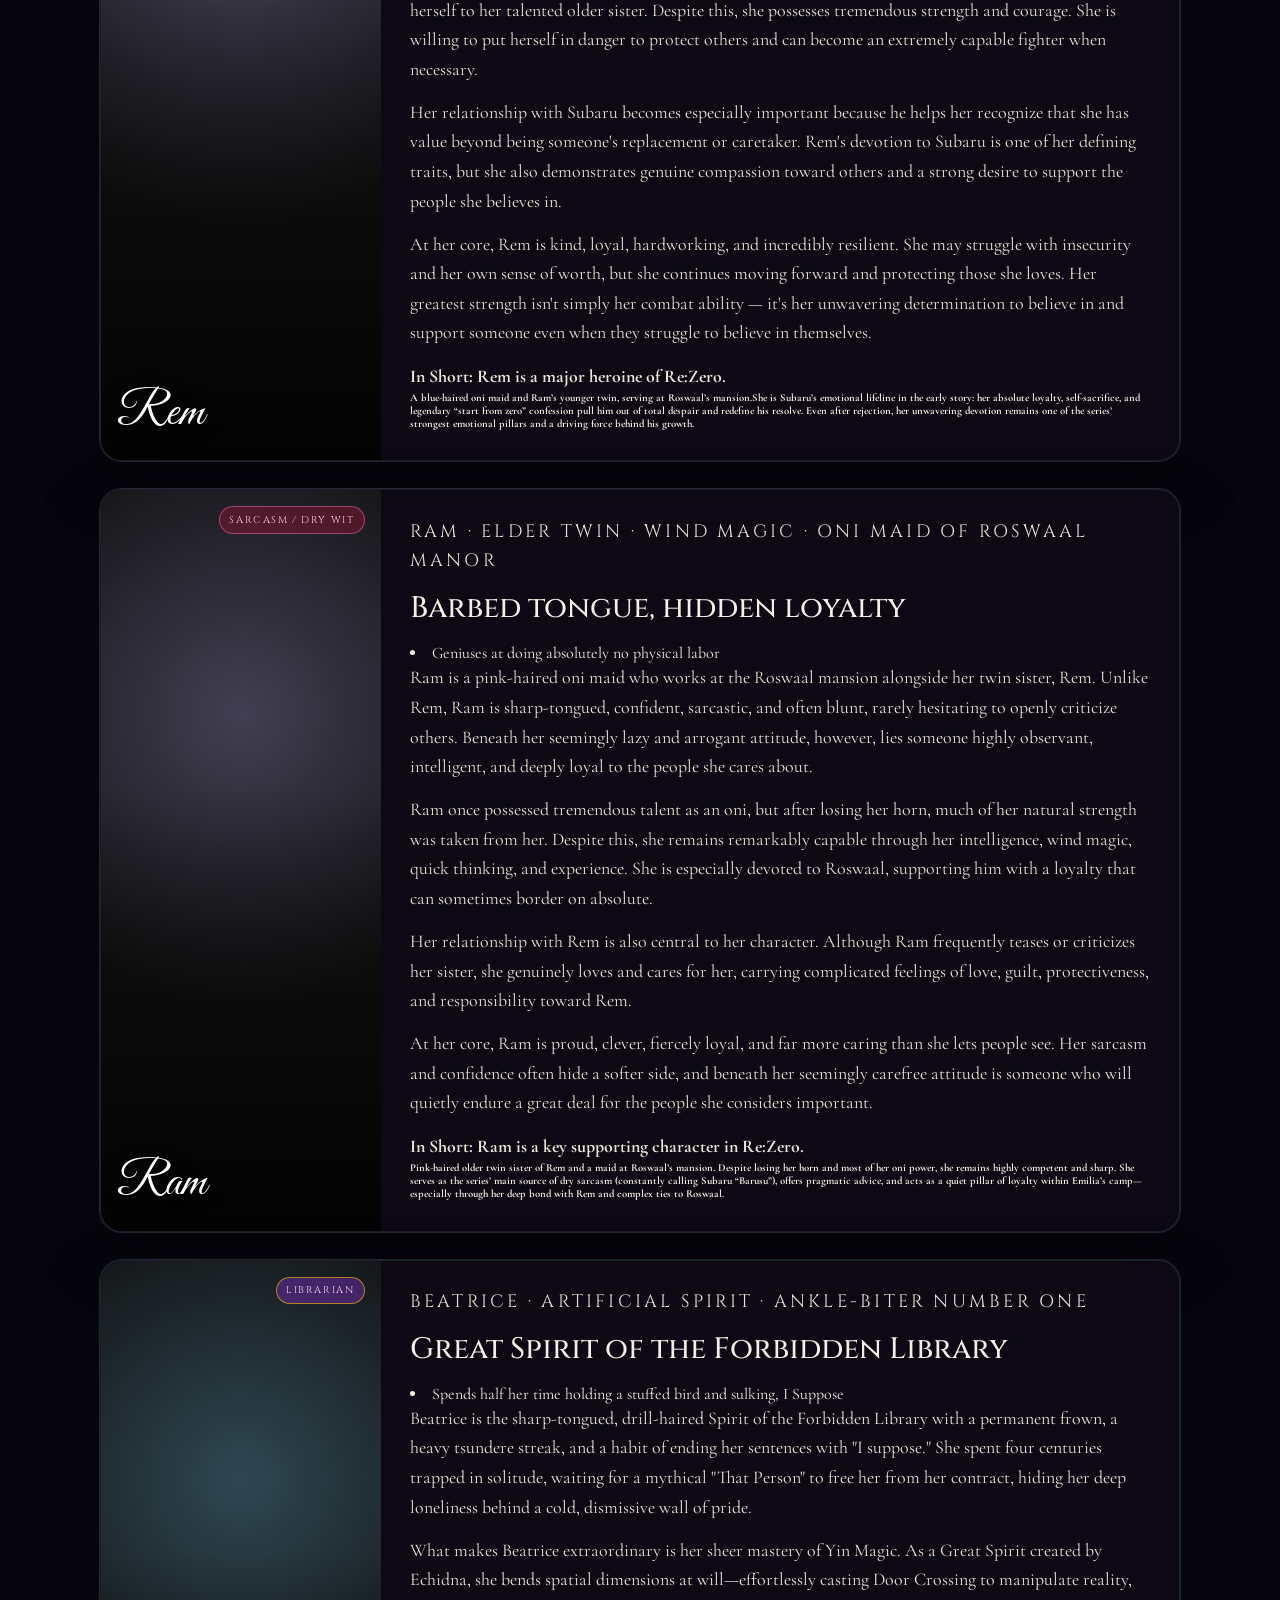
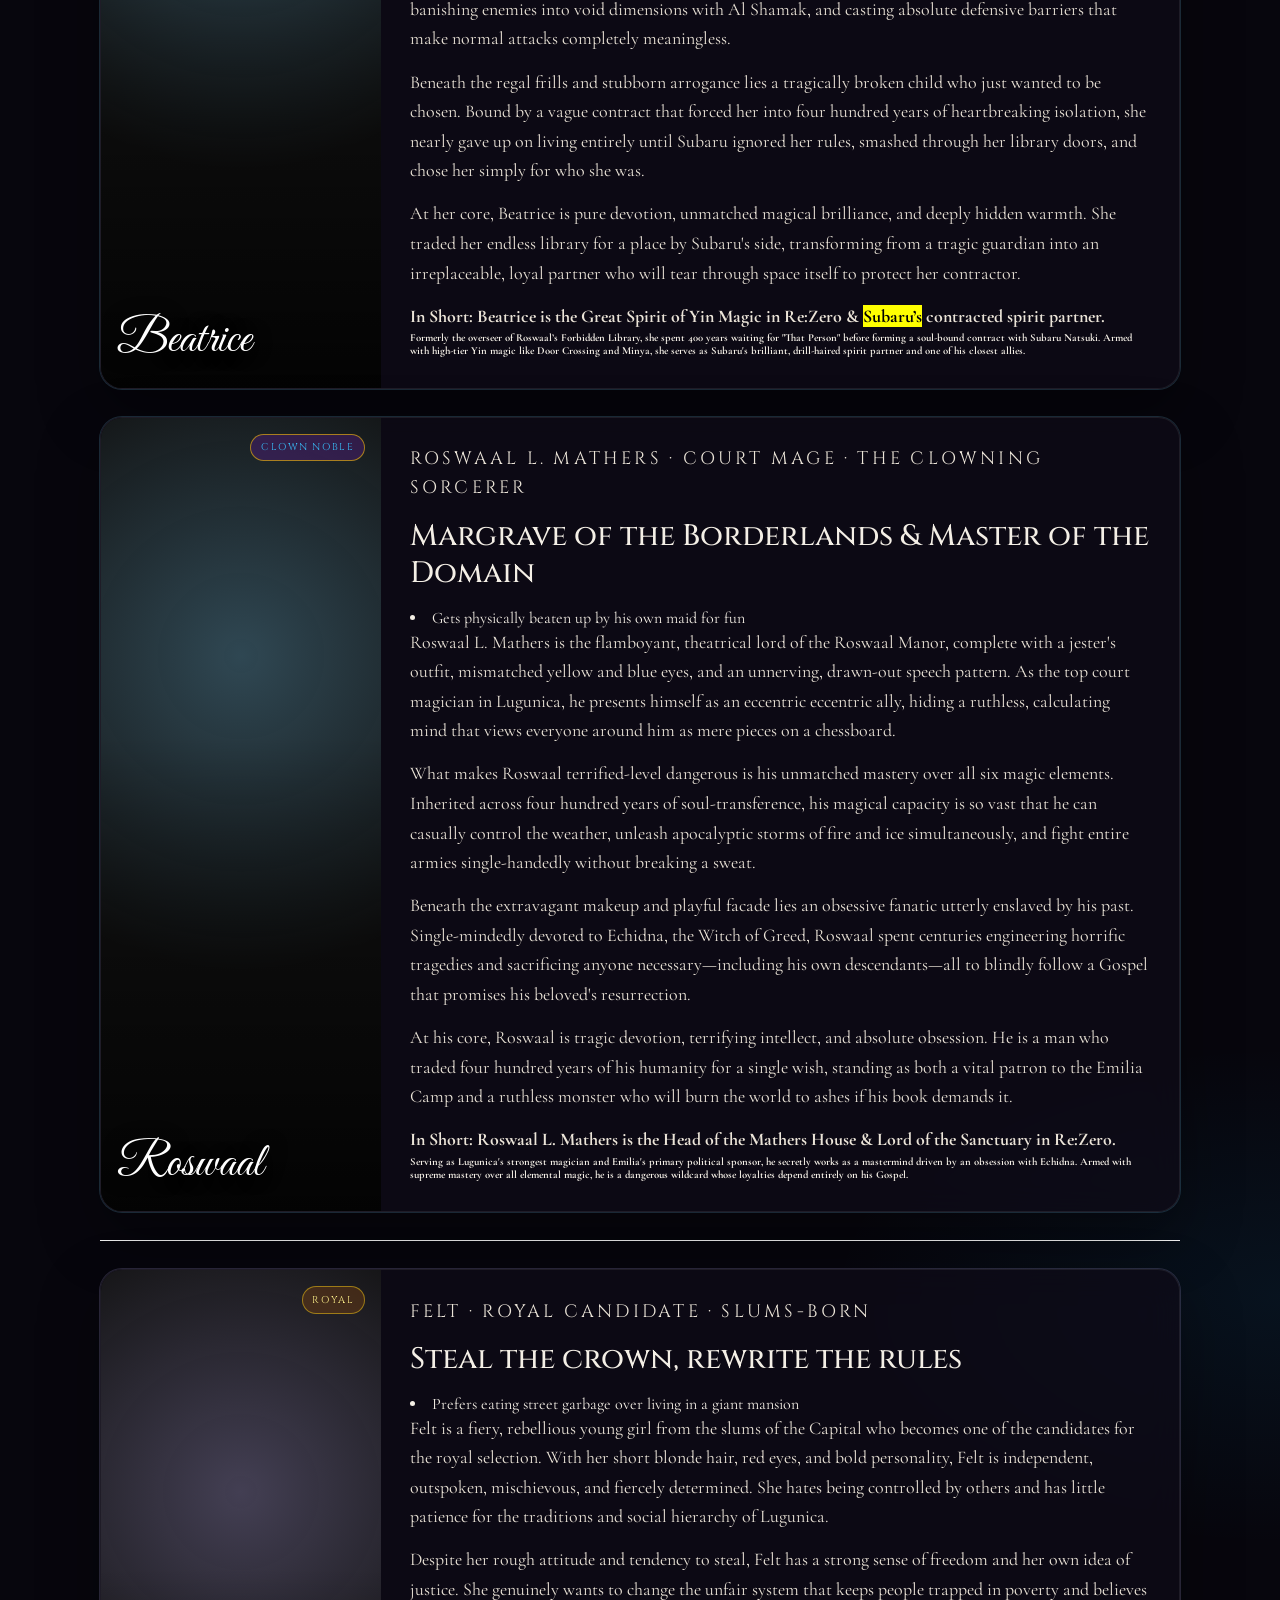
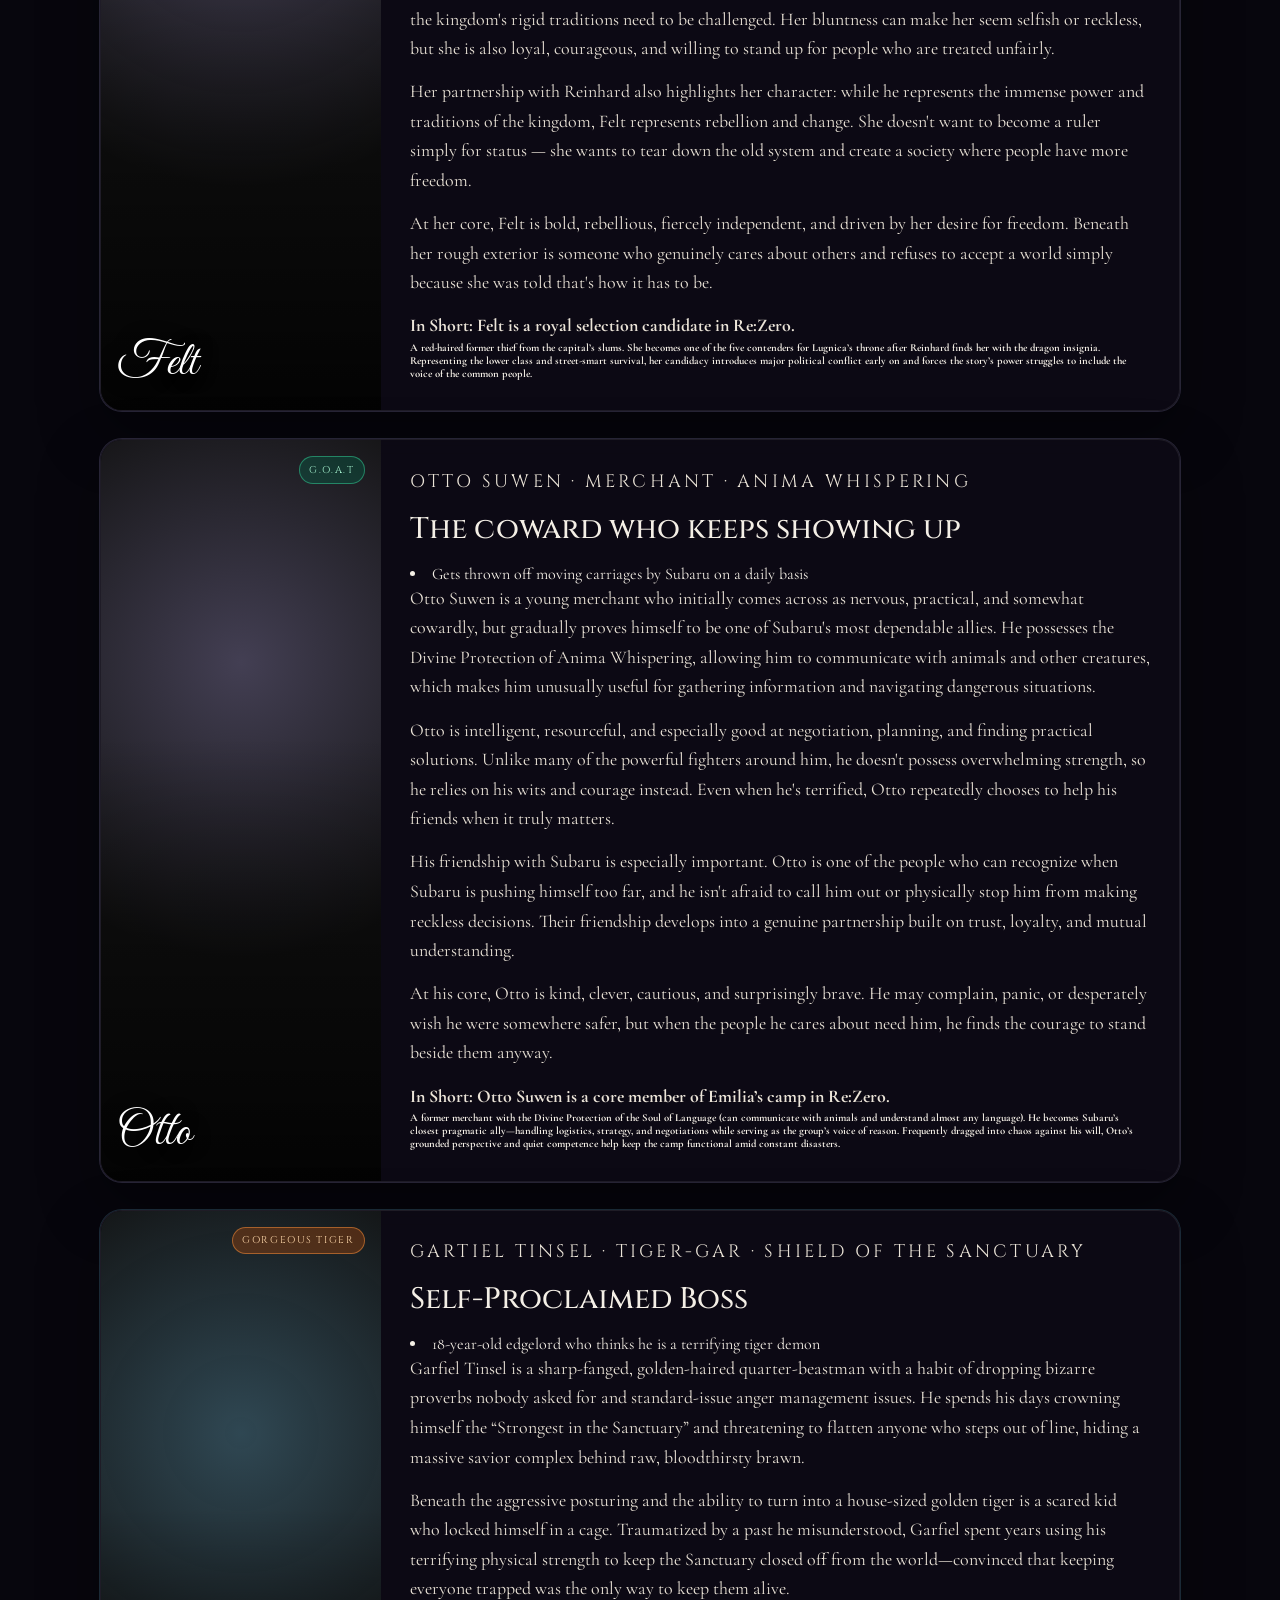
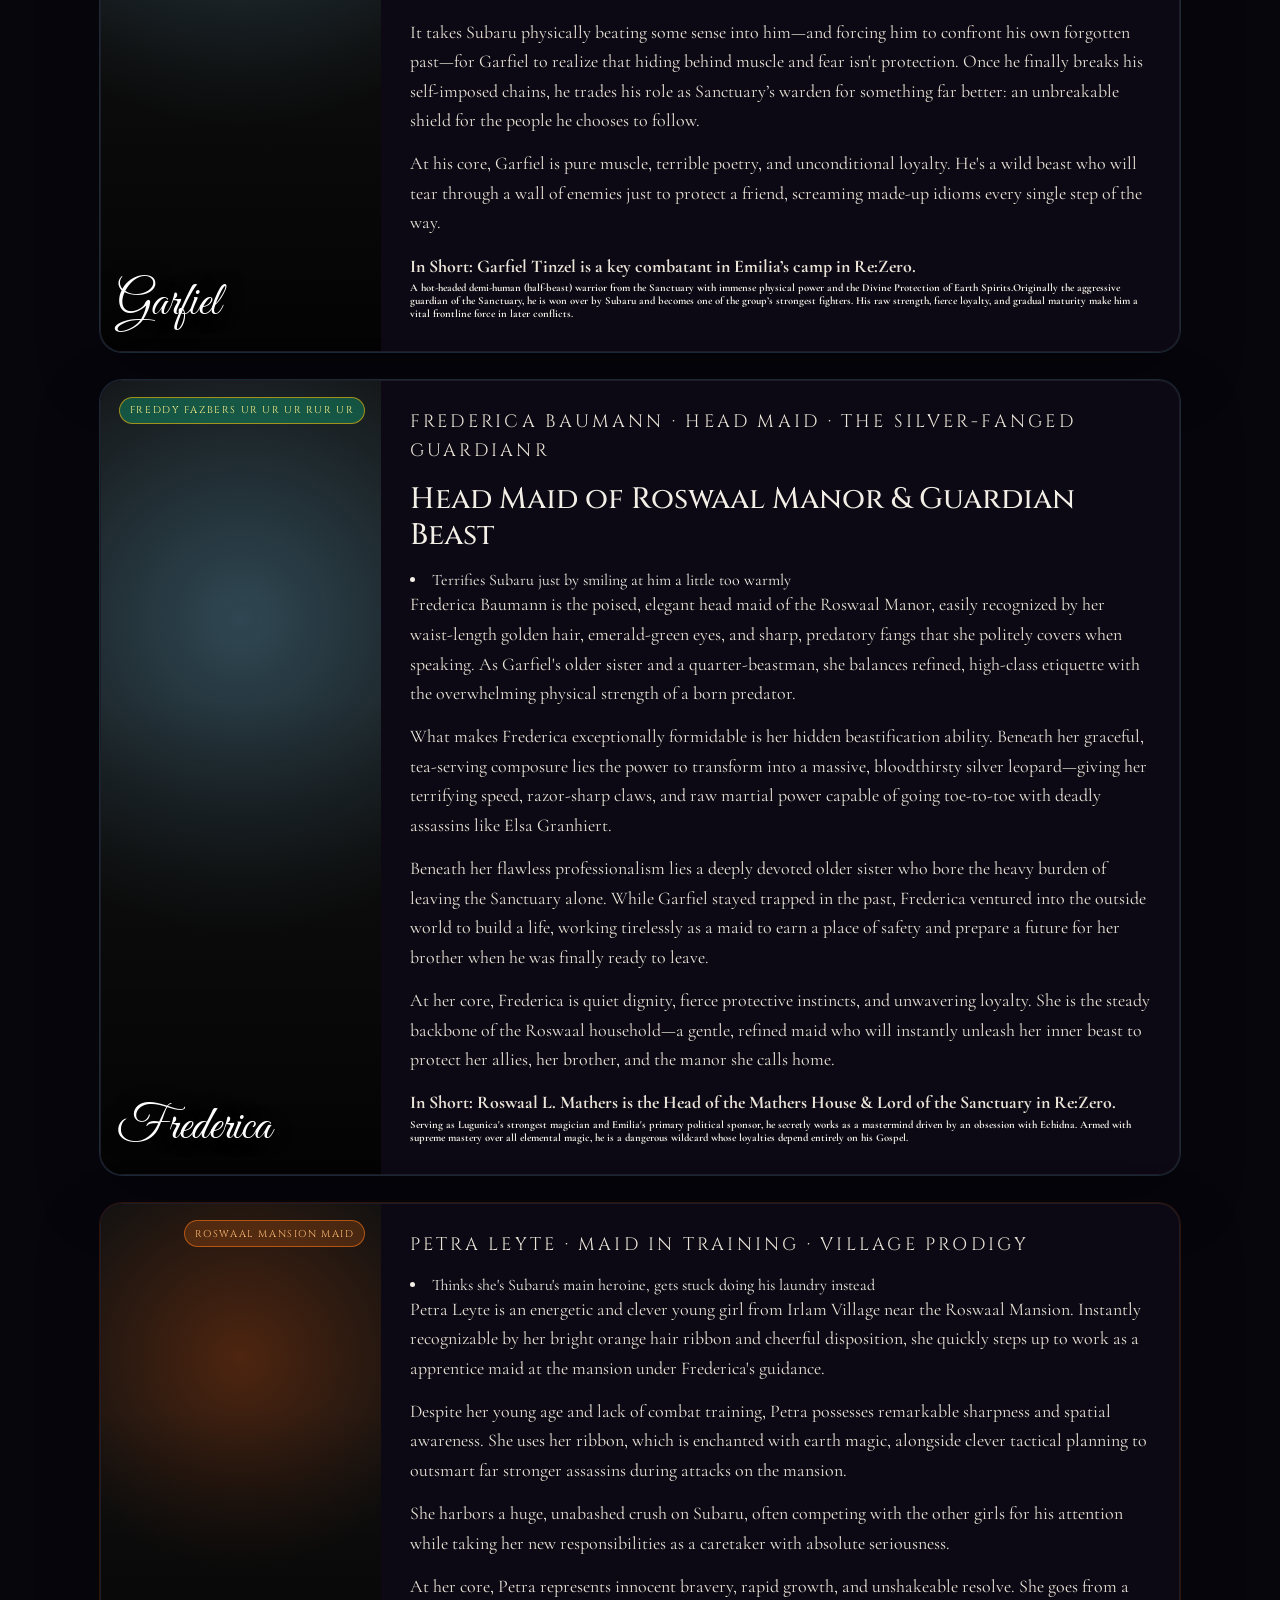
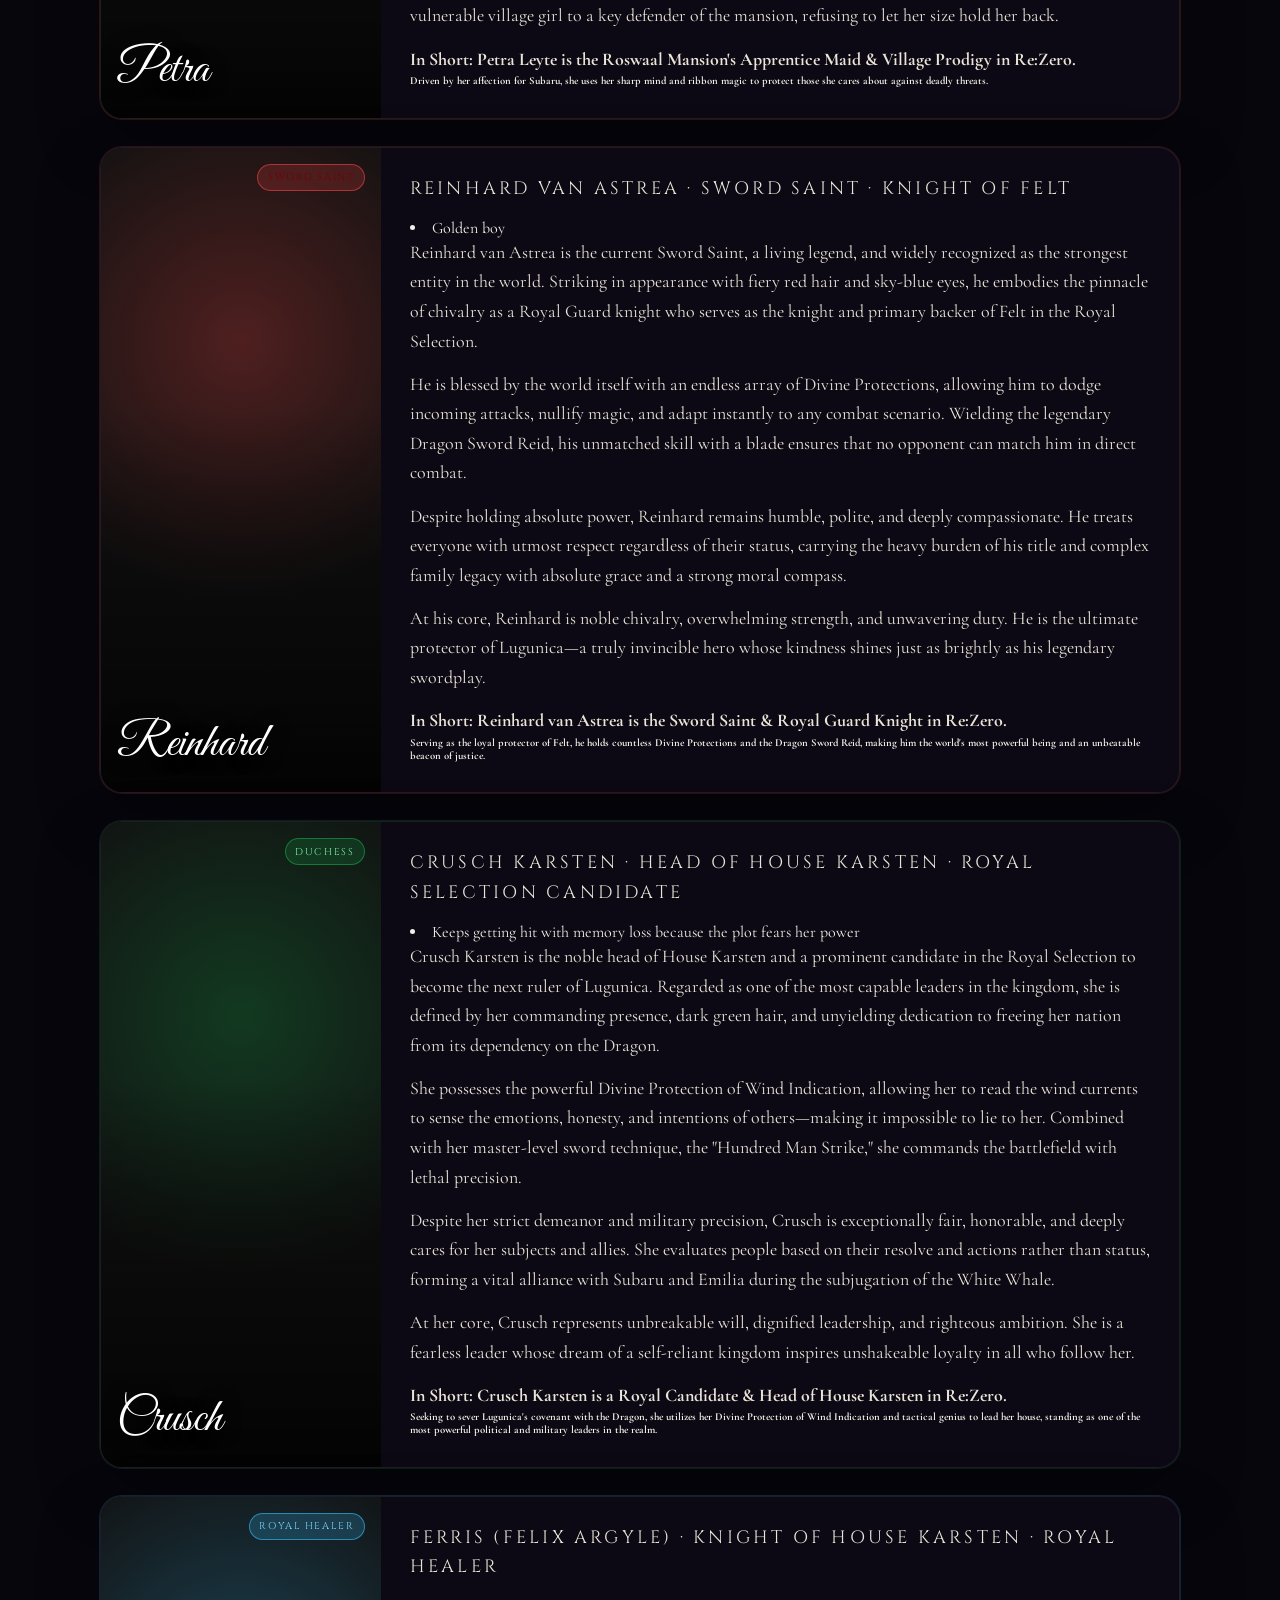
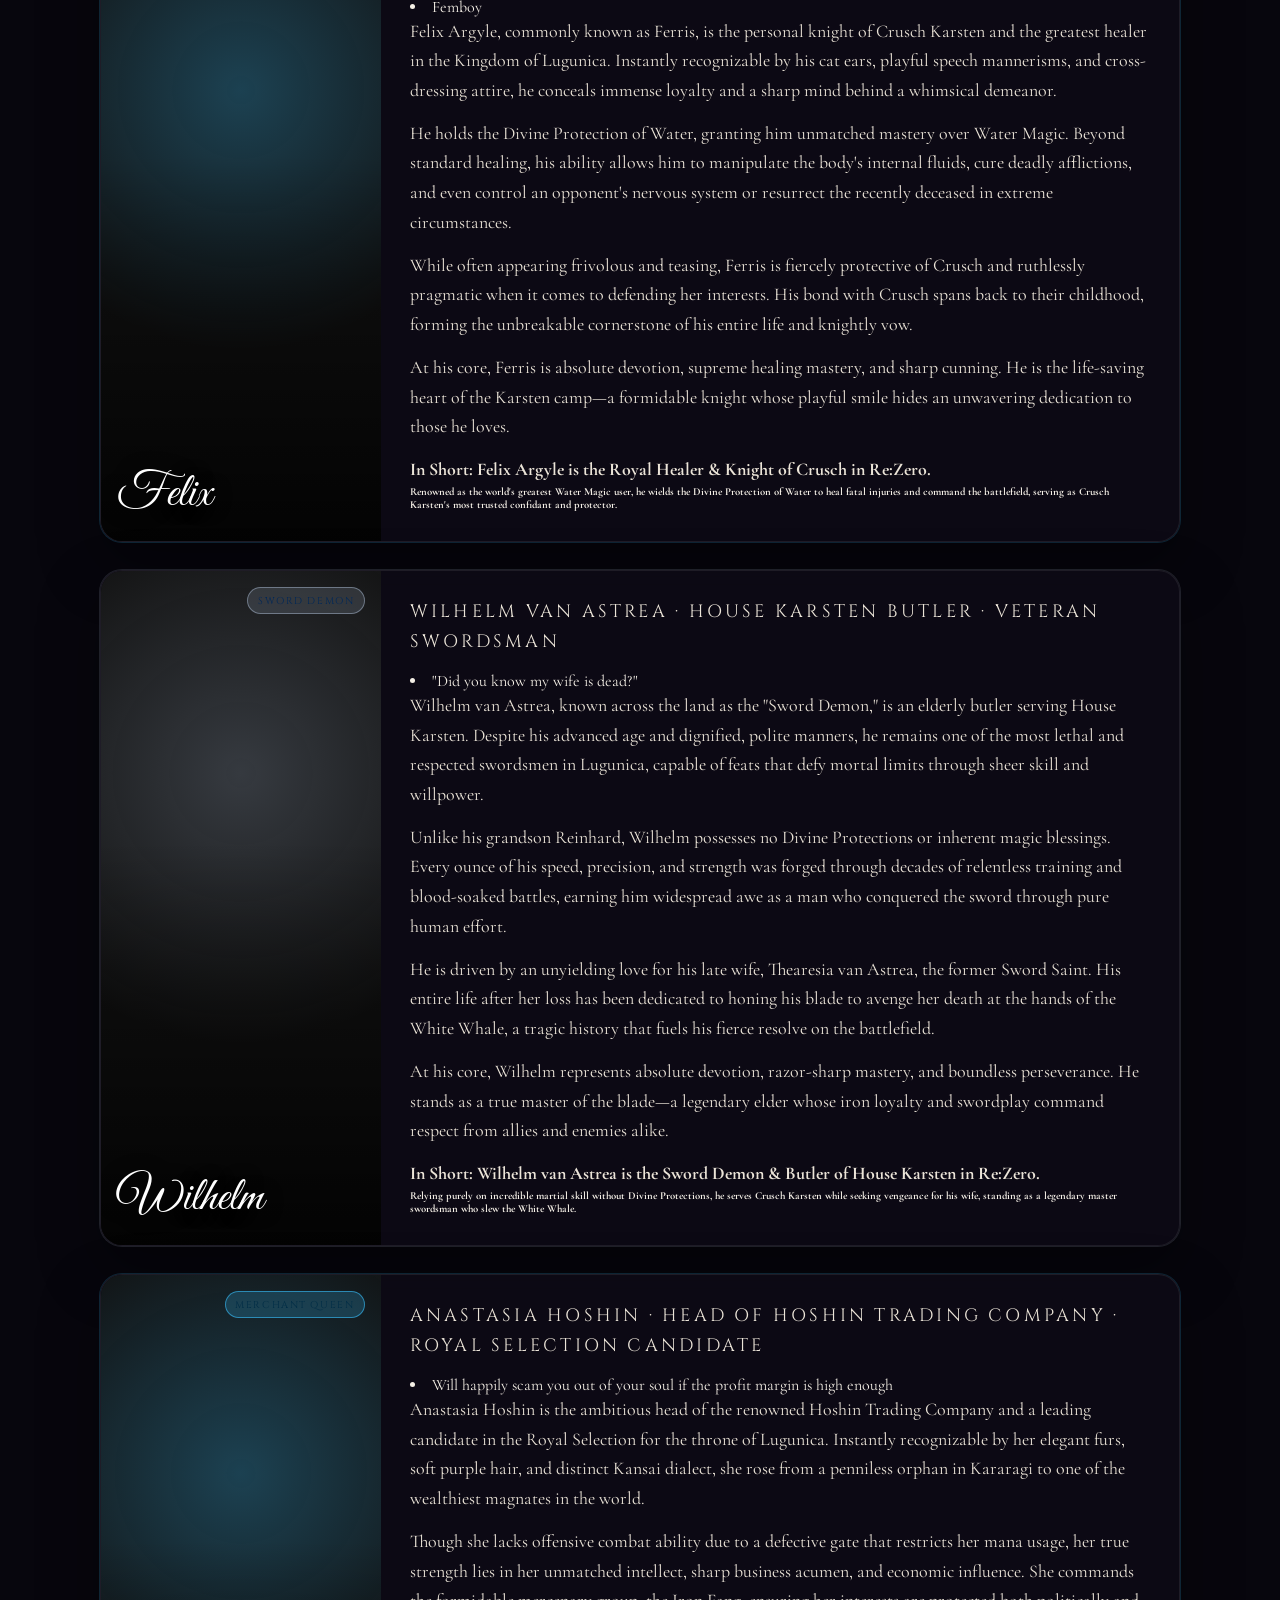
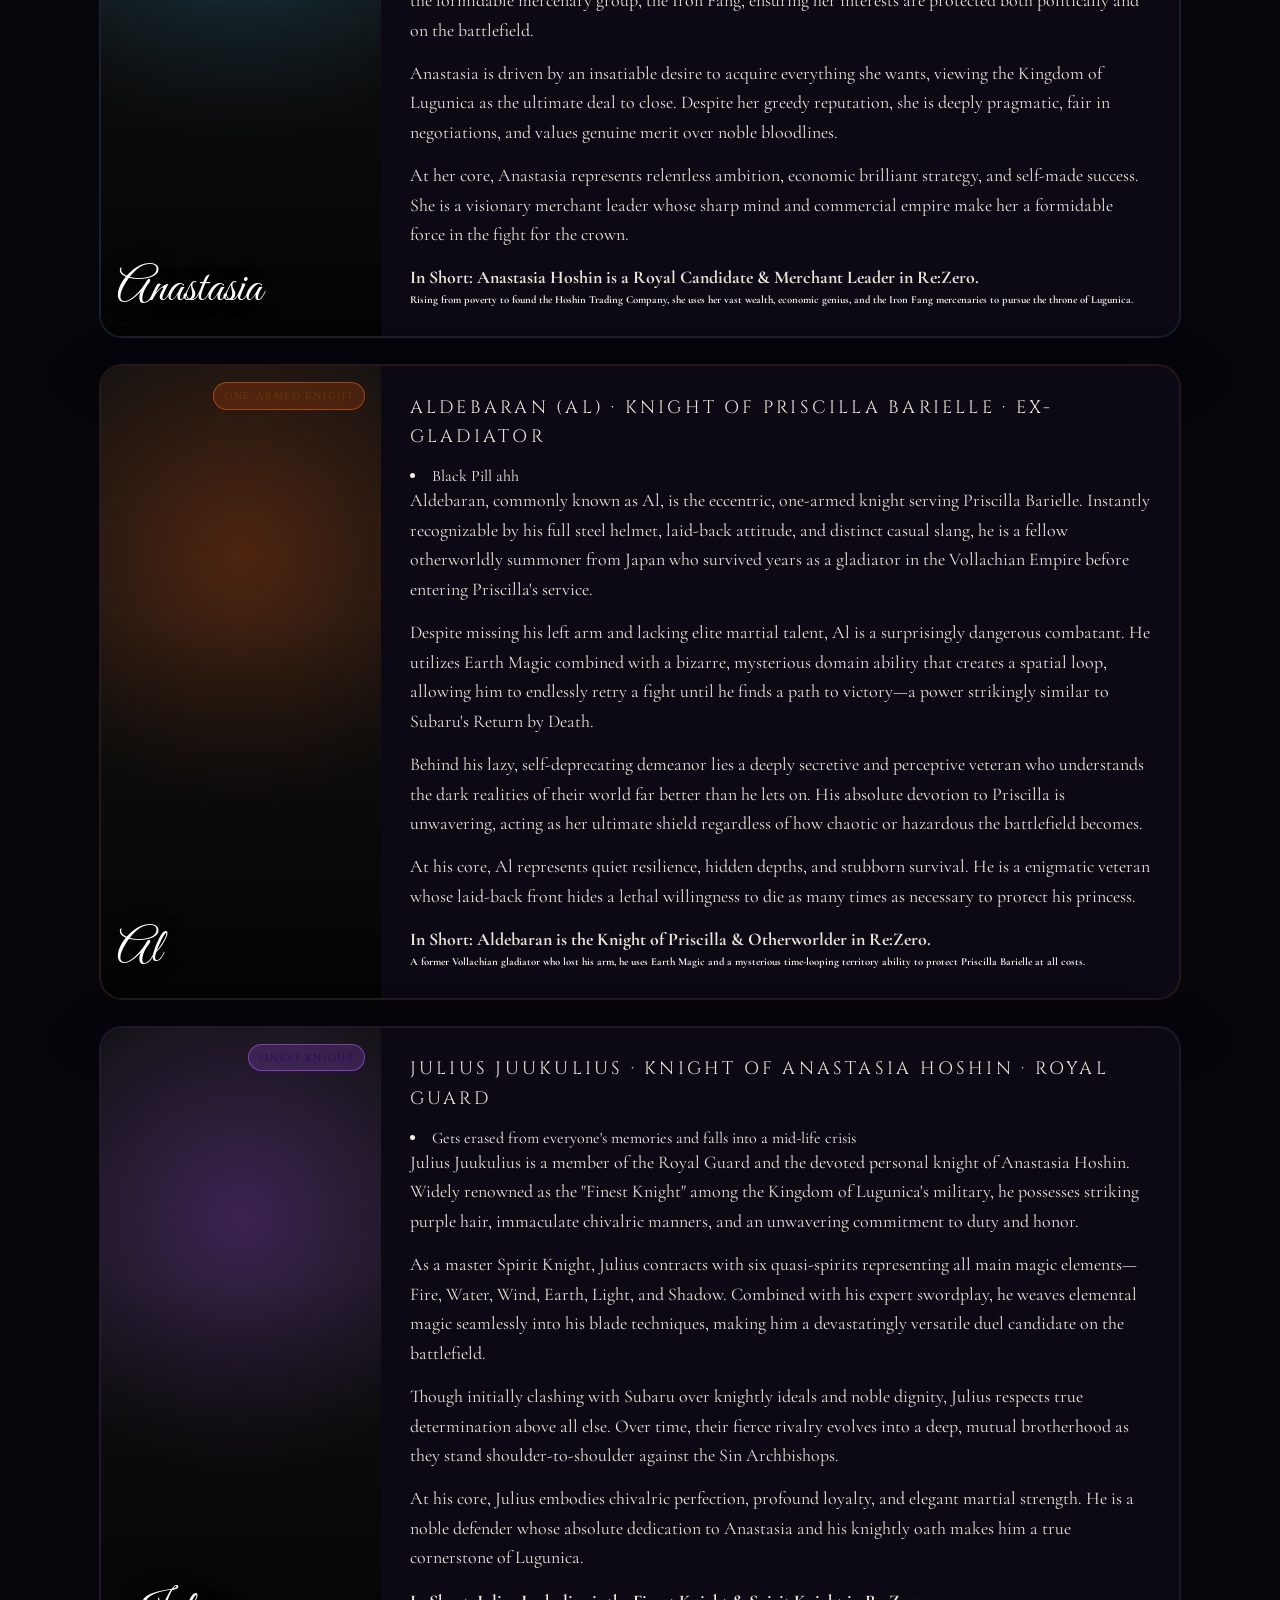
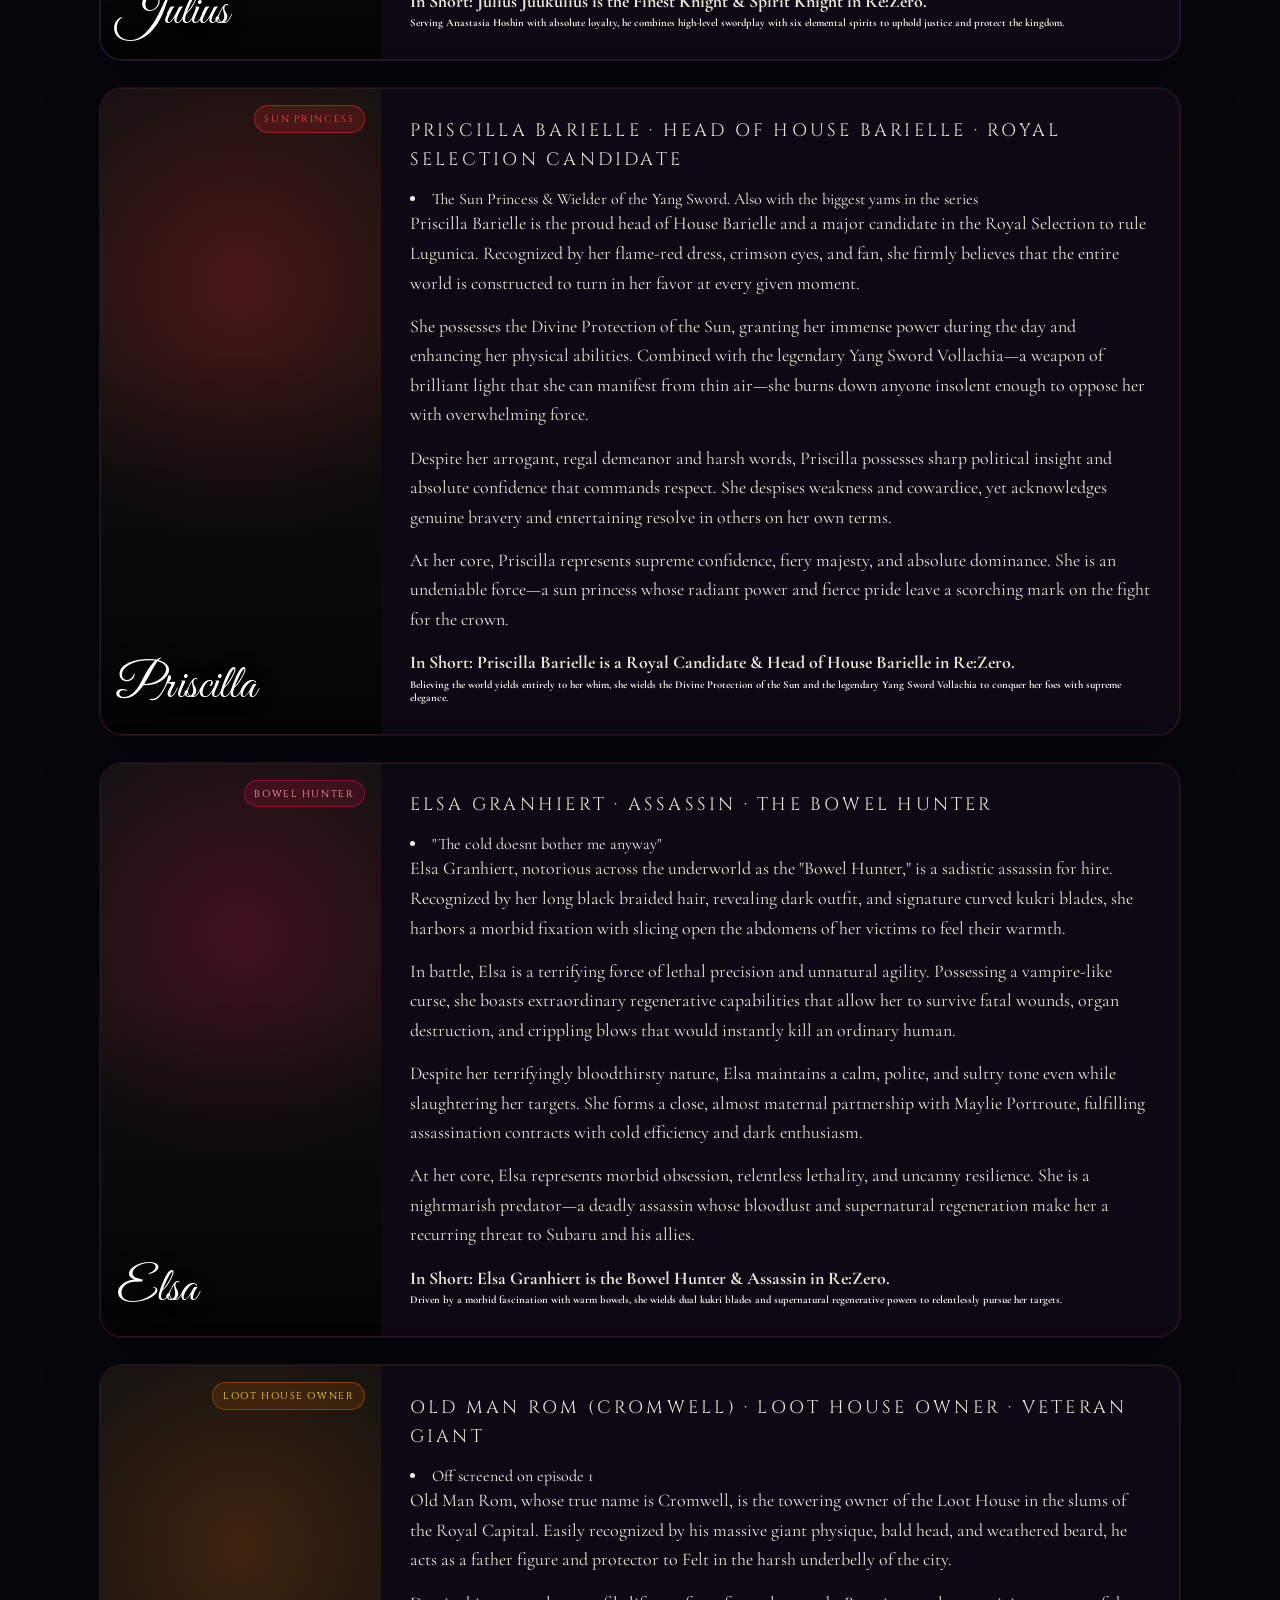
==== commit 6ac72517: "Update index.html" ====
--- a/index.html
+++ b/index.html
@@ -71,10 +71,19 @@
     </nav>
     <p class="hint">Enjoy ig, gimmie robux or sum.</p>
   </header>
+  <div class="ac-bar">
+    <a href="index.html" class="ac-btn"> All Characters</a>
+  </div>
+  <section id="all-characters"></section>
+<!-- Single container holding both buttons -->
 <div class="season-bar">
-  <a href="season1.html" target="_blank" class="season-btn">Season 1</a>
-</div>>
-<section id="season-1">
+  <a href="season1.html"  target="_blank" class="season-btn">Season 1</a>
+  <a href="season2.html"  target="_blank" class="season-btn">Season 2</a>
+</div>
+
+<!-- Section targets below -->
+<section id="season-1"></section>
+<section id="season-2"></section>
   <main>
     <article class="card" id="subaru" data-accent="#4ade80">
       <button class="portrait" id="subaru-portrait" type="button" title="He truly is an amazing guy" aria-label="Play Subaru's theme">
@@ -191,6 +200,7 @@
         <h6><p>In Short: Beatrice is the Great Spirit of Yin Magic in Re:Zero & <mark>Subaru’s</mark> contracted spirit partner.</p> Formerly the overseer of Roswaal’s Forbidden Library, she spent 400 years waiting for "That Person" before forming a soul-bound contract with Subaru Natsuki. Armed with high-tier Yin magic like Door Crossing and Minya, she serves as Subaru's brilliant, drill-haired spirit partner and one of his closest allies.</h6>
       </div>
     </article>     
+    
         <article class="card" id="roswaal" style="--accent:#7dd3fc">
       <div class="portrait">
         <img src="https://i.pinimg.com/736x/d8/20/ea/d820eaddddc0327cfa4171058a37c3bc.jpg" alt="Roswaal" />
--- a/styles.css
+++ b/styles.css
@@ -479,9 +479,64 @@
   box-shadow: 0 8px 24px rgba(180, 83, 9, 0.35);
 }
 
-.cast-nav a[href*="rom"]:hover {
-  background: rgba(249, 115, 22, 0.4);
-  box-shadow: 0 8px 24px rgba(249, 115, 22, 0.35);
+/* Mimi - Rose Pink (#f43f5e) */
+.cast-nav a[href*="mimi"] {
+  color: #fecdd3;
+  border-color: rgba(244, 63, 94, 0.6);
+  background: rgba(244, 63, 94, 0.2);
+}
+
+.cast-nav a[href*="mimi"]:hover {
+  background: rgba(244, 63, 94, 0.4);
+  box-shadow: 0 8px 24px rgba(244, 63, 94, 0.35);
+}
+
+/* Hetaro - Sky Blue (#0ea5e9) */
+.cast-nav a[href*="hetaro"] {
+  color: #bae6fd;
+  border-color: rgba(14, 165, 233, 0.6);
+  background: rgba(14, 165, 233, 0.2);
+}
+
+.cast-nav a[href*="hetaro"]:hover {
+  background: rgba(14, 165, 233, 0.4);
+  box-shadow: 0 8px 24px rgba(14, 165, 233, 0.35);
+}
+
+/* Tivey - Purple (#8b5cf6) */
+.cast-nav a[href*="tivey"] {
+  color: #ddd6fe;
+  border-color: rgba(139, 92, 246, 0.6);
+  background: rgba(139, 92, 246, 0.2);
+}
+
+.cast-nav a[href*="tivey"]:hover {
+  background: rgba(139, 92, 246, 0.4);
+  box-shadow: 0 8px 24px rgba(139, 92, 246, 0.35);
+}
+
+/* Ricardo - Warm Amber (#d97706) */
+.cast-nav a[href*="ricardo"] {
+  color: #fef08a;
+  border-color: rgba(217, 119, 6, 0.6);
+  background: rgba(217, 119, 6, 0.2);
+}
+
+.cast-nav a[href*="ricardo"]:hover {
+  background: rgba(217, 119, 6, 0.4);
+  box-shadow: 0 8px 24px rgba(217, 119, 6, 0.35);
+}
+
+/* Kadomon - Forest Green (#16a34a) */
+.cast-nav a[href*="kadomon"] {
+  color: #bbf7d0;
+  border-color: rgba(22, 163, 74, 0.6);
+  background: rgba(22, 163, 74, 0.2);
+}
+
+.cast-nav a[href*="kadomon"]:hover {
+  background: rgba(22, 163, 74, 0.4);
+  box-shadow: 0 8px 24px rgba(22, 163, 74, 0.35);
 }
 
 .hint {
@@ -819,6 +874,36 @@
   background: rgba(180, 83, 9, 0.2);
   border-color: rgba(180, 83, 9, 0.6);
   color: #fde047;
+}
+
+.mimi-chip {
+  background: rgba(244, 63, 94, 0.2);
+  border-color: rgba(244, 63, 94, 0.6);
+  color: #fecdd3;
+}
+
+.hetaro-chip {
+  background: rgba(14, 165, 233, 0.2);
+  border-color: rgba(14, 165, 233, 0.6);
+  color: #bae6fd;
+}
+
+.tivey-chip {
+  background: rgba(139, 92, 246, 0.2);
+  border-color: rgba(139, 92, 246, 0.6);
+  color: #ddd6fe;
+}
+
+.ricardo-chip {
+  background: rgba(217, 119, 6, 0.2);
+  border-color: rgba(217, 119, 6, 0.6);
+  color: #fef08a;
+}
+
+.kadomon-chip {
+  background: rgba(22, 163, 74, 0.2);
+  border-color: rgba(22, 163, 74, 0.6);
+  color: #bbf7d0;
 }
 
 .bio {
@@ -1011,4 +1096,37 @@
 
 .cast-nav {
   scroll-behavior: smooth;
-}+}
+
+.season-bar {
+  display: flex;
+  justify-content: center;
+  margin-top: 16px;
+  margin-bottom: 24px;
+}
+
+.season-btn {
+  display: inline-block;
+  padding: 8px 24px;
+  border: 1.5px solid #00f2ff; /* Adjust border color to match your theme */
+  border-radius: 20px;
+  color: #00f2ff;
+  text-decoration: none;
+  font-family: inherit;
+  font-size: 14px;
+  font-weight: 600;
+  letter-spacing: 1px;
+  text-transform: uppercase;
+  transition: all 0.3s ease;
+  background: transparent;
+}
+
+.season-btn:hover {
+  background-color: rgba(0, 242, 255, 0.15);
+  box-shadow: 0 0 12px rgba(0, 242, 255, 0.4);
+  transform: translateY(-2px);
+}
+
+html {
+  scroll-behavior: smooth;
+}
